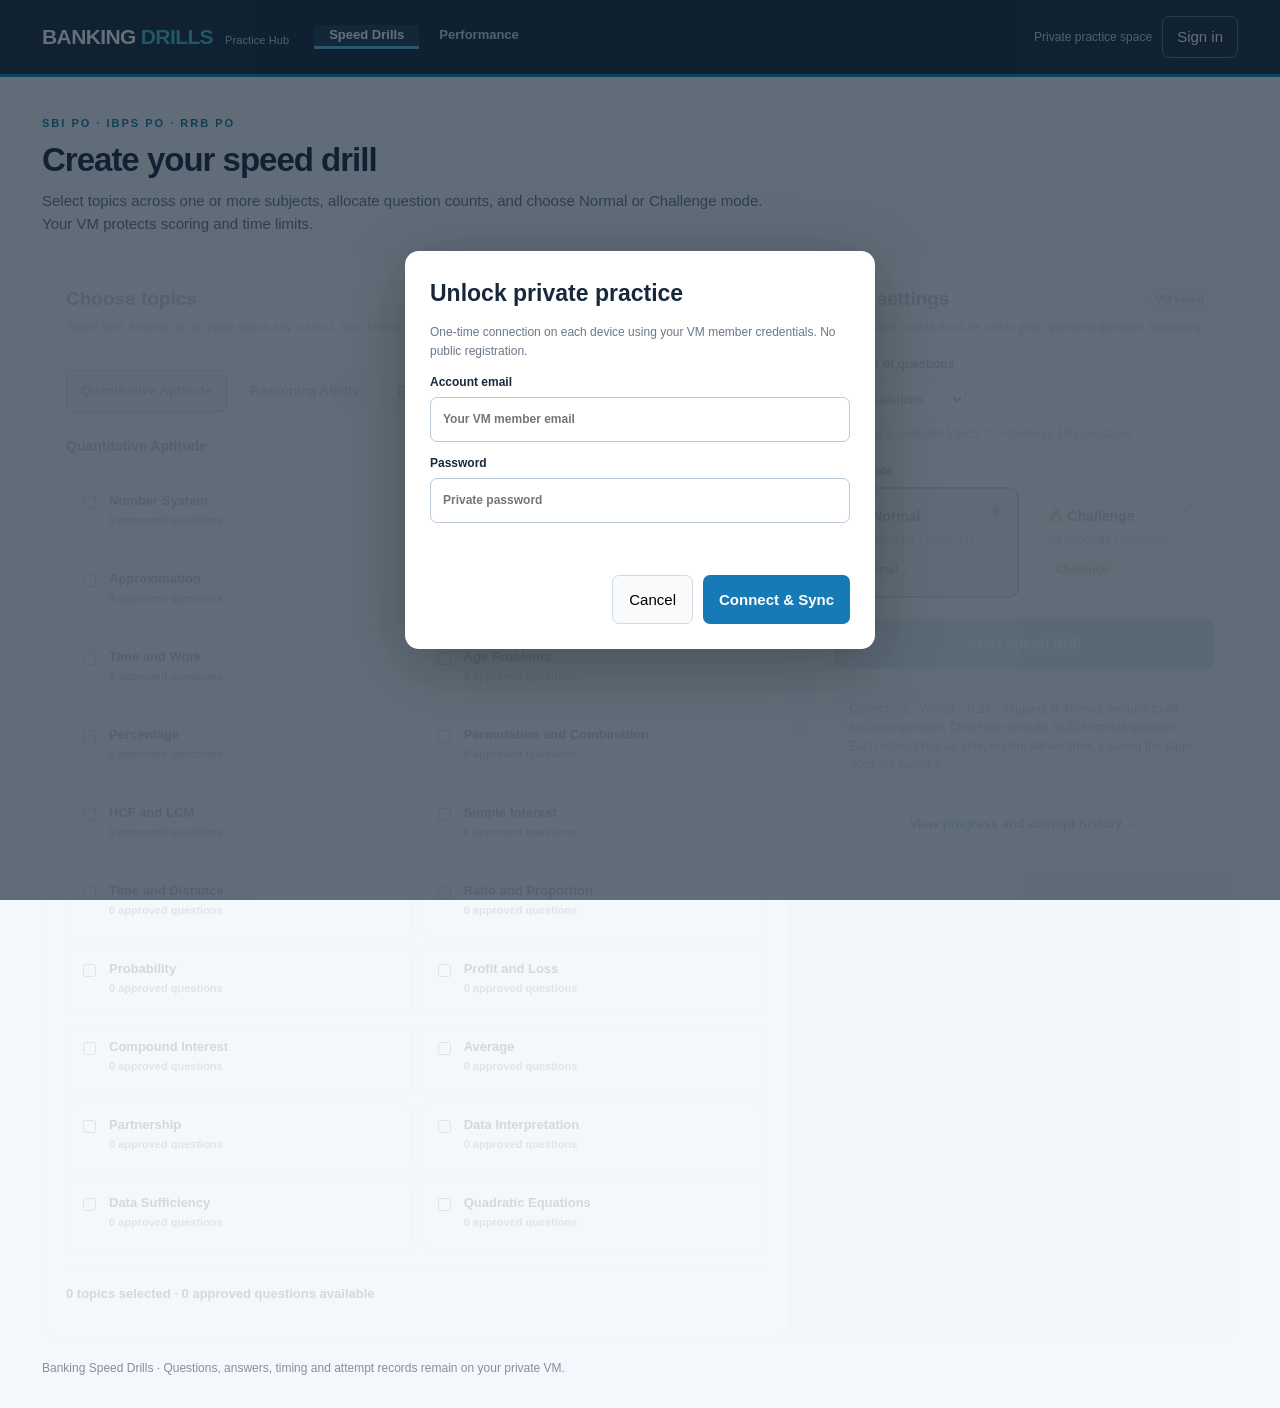
==== drill.html @ f14d7764 "Adding the mobile UI update" ====
<!DOCTYPE html>
<html lang="en" data-bmt-build-version="20261018_125625">
<head>
    <meta charset="utf-8">
    <meta name="viewport" content="width=device-width, initial-scale=1.0">
    <title>Banking Mock Test</title>
    <link rel="stylesheet" href="css/jplayer.blue.monday.css?v=20261018_125625">
    <link rel="stylesheet" href="css/mock_style.css?v=20261018_125625">
    <link rel="stylesheet" href="css/keyboard-oxford.css?v=20261018_125625">
    <link rel="stylesheet" href="css/jquery.accent-keyboard.css?v=20261018_125625">
    <link rel="stylesheet" href="css/RightToLeft.css?v=20261018_125625">
    <link rel="stylesheet" href="css/jquery.freetrans.css?v=20261018_125625">
    <link rel="stylesheet" href="css/jquery-ui-1.10.4.custom.min.css?v=20261018_125625">
    <link rel="stylesheet" href="css/jquery.ui.rotatable.css?v=20261018_125625">
    <link rel="stylesheet" href="css/calc.css?v=20261018_125625">
    <link rel="stylesheet" href="css/screen.css?v=20261018_125625">
    <link rel="stylesheet" href="css/scratchpad.css?v=20261018_125625">
    <link rel="stylesheet" href="css/nanoscroller.css?v=20261018_125625">
    <link rel="stylesheet" href="css/style.css?v=20261018_125625" media="all">
    <link rel="stylesheet" href="css/quizStyle.css?v=20261018_125625" media="all">
    <link rel="stylesheet" href="css/thickbox.css?v=20261018_125625">
    <link rel="stylesheet" href="css/jquery.alerts.css?v=20261018_125625">
    <link rel="stylesheet" href="css/aecInstructions.css?v=20261018_125625">
    <link rel="stylesheet" href="css/codemirror.css?v=20261018_125625">
    <link rel="stylesheet" href="css/keyboard_style.css?v=20261018_125625">
    <link rel="stylesheet" href="css/jquery.jqzoom.css?v=20261018_125625">
    <link rel="stylesheet" href="css/jcarousel.connected-carousels.css?v=20261018_125625">
    <link rel="stylesheet" href="css/popupwindow.css?v=20261018_125625">
    <link rel="stylesheet" href="css/font-awesome.min.css?v=20261018_125625">
    <link rel="stylesheet" href="css/iBAInterviewerScreens.css?v=20261018_125625">
    <link rel="stylesheet" href="css/scribblePad.css?v=20261018_125625">
    <link rel="stylesheet" href="css/blackboard.css?v=20261018_125625">
    <link rel="stylesheet" href="css/cobalt.css?v=20261018_125625">
    <link rel="stylesheet" href="css/elegant.css?v=20261018_125625">
    <link rel="stylesheet" href="css/cmstyle.css?v=20261018_125625">
    <link rel="stylesheet" href="css/britishCouncil.css?v=20261018_125625">
    <link rel="stylesheet" href="css/canvas-style.css?v=20261018_125625">
    <link rel="stylesheet" href="css/video-js.css?v=20261018_125625">
    <link rel="stylesheet" href="css/livefeed.css?v=20261018_125625">
    <link rel="stylesheet" href="css/editor.css?v=20261018_125625">
    <link rel="stylesheet" href="css/extras.css?v=20261018_125625">
    <link rel="stylesheet" href="css/mobile-responsive.css?v=7">
</head>
<body onselectstart="return false;" class="exam-page">

    <!-- Fullscreen return warning banner -->
    <div id="fullscreen-warning-banner" class="fullscreen-warning-banner" role="alert" style="display:none;">
        <span>Warning: You have exited full-screen mode. Please return to full-screen mode to continue your exam.</span>
        <button id="btn-return-fullscreen" class="btn-return-fullscreen" type="button">Return to Full Screen</button>
    </div>

    <!-- Scroll disabled warning banner -->
    <div id="scroll-warning-banner" class="scroll-warning-banner" role="alert" aria-live="assertive" style="display:none;">
        Scrolling is disabled to provide a real examination environment.
    </div>

    <!-- Scale reduced to fit toast (bottom-left above bottom bar, dismissible on click) -->
    <div id="bmt-scale-reduced-toast" role="alert" aria-live="polite" style="display:none; position:fixed; bottom:52px; left:16px; z-index:99999; background:#fff3cd; color:#856404; border:1px solid #ffeeba; border-radius:4px; padding:6px 12px; font-size:12px; font-weight:600; font-family:Arial, sans-serif; box-shadow:0 2px 8px rgba(0,0,0,0.15); cursor:pointer; align-items:center; gap:8px;" title="Click to dismiss">
        <span>Reduced to fit screen</span> <span style="font-size:14px; line-height:1; opacity:0.7;">&times;</span>
    </div>

    <!-- ── SCREEN 1: GENERAL INSTRUCTIONS (Cloned TCS iON) ── -->
    <div id="screen-instructions" class="screen-instructions-container" style="display:none; width:100%; height:100%;">
        <div id="container" class="inst-container" tabindex="-1" style="outline:none;">
            <section class="commanHeaderPatch" style="display:none;">
                <div class="subjectdetailsArea">
                    <div class="subjectdetailsAreaInside">
                        <h1 class="subjectDetailHead mockName instMockName">UPUMS 2021 Mock PAPER I - PCB</h1>
                        <div class="profileDetailsCricle">
                            <div class="userProfileDataMain">
                                <button aria-label="user profile" class="userProfileBtn userProfileBtnAction"></button>
                                <div class="userProfileDataDiv" style="display: none;">
                                    <label class="userName candOrigName"></label>
                                    <label class="userId">ANV12345</label>
                                </div>
                            </div>
                        </div>
                    </div>
                </div>
            </section>

            <div role="banner" id="header" class="inst-header" style="display:flex; align-items: center;">
                <div id="bannerImg" style="display:none"></div>
                <div id="bannerText" style="font-weight:bold; margin:0 auto;"><font size="4" color="#ffffff"><span class="instMockName">UPUMS 2021 Mock PAPER I - PCB</span></font></div>
            </div>

            <div class="inst-body-wrapper" style="width: 100%; height: calc(var(--bmt-viewport-height, 100vh) - 50px - 22px); display: flex;">
                <div role="main" id="mainleft" class="inst-mainleft" style="float: left; border-right: 1px solid rgb(0, 0, 0); width: 79%; height: 100%; display: flex; flex-direction: column;">
                    <div id="mobileTimer" style="float: right;padding: 10px; display: none;">Time :</div>
                    <div tabindex="-1" class="titlepath sysInstruLabel" id="instruction" style="padding-left: 10px; text-align: left; outline: none;" role="heading" aria-level="1">Instructions</div> 
                    <div id="shortCutInstru" aria-live="polite" aria-atomic="true" class="visually-hidden" style="overflow: hidden;position: absolute;left: -99999px;height: 1px;width: 1px;">Keyboard shortcuts are available to help you navigate the assessment efficiently. You can access the list of shortcuts at any time by pressing Alt + slash.</div>

                    <div aria-hidden="false" id="commonPageInstruction" class="inst-common-content" style="flex: 1; overflow: hidden; height: auto;">
                    <div id="firstPage" style="overflow: hidden; padding-left: 13px">
			<span style="float: right; display: none; padding: 2px;"><span class="viewIn">View in :</span>&nbsp;<select aria-labelledby="viewIn_id" id="basInst" onchange="parent.changeSysInst(this,'sysInstText','cusInstText')"><option value="sysInstText1" translate="no">English</option></select></span>
		<div class="sysInstText1" id="instructions-body" tabindex="0" style="height: 93%; width: 97%; overflow: auto; padding-left: 10px;"><div> <h5><font size="4">&nbsp; </font></h5><center><font size="4">Please read the instructions carefully </font></center> </div> <p><strong><u>General Instructions:</u></strong></p> <ol style="TEXT-ALIGN: left; LIST-STYLE-TYPE: decimal; PADDING-LEFT: 4%; PADDING-TOP: 3px"> <li>Total duration of examination is <span class="completeDuration">120</span> minutes.</li> <li>The clock will be set at the server. The countdown timer in the top right corner of screen will display the remaining time available for you to complete the examination. When the timer reaches zero, the examination will end by itself. You will not be required to end or submit your examination.</li> <li>The Question Palette displayed on the right side of screen will show the status of each question using one of the following symbols: <table class="instruction_area" style="FONT-SIZE: 100%"> <tbody> <tr> <td><span class="not_visited" title="Not Visited">1</span></td> <td>You have not visited the question yet.</td> </tr> <tr> <td><span class="not_answered" title="Not Answered">2</span></td> <td>You have not answered the question.</td> </tr> <tr> <td><span class="answered" title="Answered">3</span></td> <td>You have answered the question.</td> </tr> <tr> <td><span class="review" title="Marked for Review">4</span></td> <td>You have NOT answered the question, but have marked the question for review.</td> </tr> <tr> <td><span class="review_marked_considered" title="Answered &amp; Marked for Review">5</span></td> <td>The question(s) "Answered and Marked for Review" will be considered for evaluation.</td> </tr> <tr> <td><span class="review_marked" title="Answered &amp; Marked for Review">6</span></td> <td>The question(s) "Marked for Review" will be not be considered for evaluation. Hence, no marks will be allocated for the same.</td> </tr> </tbody> </table> </li> <li style="LIST-STYLE-TYPE: none">The Marked for Review status for a question simply indicates that you would like to look at that question again.</li> </ol> <ol start="4" style="TEXT-ALIGN: left; LIST-STYLE-TYPE: decimal; PADDING-LEFT: 4%; PADDING-TOP: 3px"> <li>You can click on the "&gt;" arrow which appears to the left of question palette to collapse the question palette thereby maximizing the question window. To view the question palette again, you can click on "&lt; " which appears on the right side of question window.</li> <li>You can click on your "Profile" image on top right corner of your screen to change the language during the exam for entire question paper. On clicking of Profile image you will get a drop-down to change the question content to the desired language.</li><li>You can click on <img class="scrollBottom" id="scrollBottom" title="Scroll Down" src="images/Down.png"> to navigate to the bottom and <img class="scrollTop" id="scrollTop" title="Scroll Up" src="images/Up.png">to navigate to the top of the question area, without scrolling.</li> </ol> <br> <strong><u>Navigating to a Question:</u></strong> <ol start="7" style="TEXT-ALIGN: left; LIST-STYLE-TYPE: decimal; PADDING-LEFT: 4%; PADDING-TOP: 3px "> <li>To answer a question, do the following: <ol style="TEXT-ALIGN: left; PADDING-LEFT: 4%; PADDING-TOP: 3px " type="a"> <li>Click on the question number in the Question Palette at the right of your screen to go to that numbered question directly. Note that using this option does NOT save your answer to the current question.</li> <li>Click on <b>Save &amp; Next</b> to save your answer for the current question and then go to the next question.</li> <li>Click on <b>Mark for Review &amp; Next</b> to save your answer for the current question, mark it for review, and then go to the next question.</li> </ol> </li> </ol> <p> <b><u>Answering a Question : </u></b></p> <ol start="8" style="TEXT-ALIGN: left; LIST-STYLE-TYPE: decimal; PADDING-LEFT: 4%; PADDING-TOP: 3px "> <li>Procedure for answering a multiple choice type question: <ol style="TEXT-ALIGN: left; PADDING-LEFT: 4%; PADDING-TOP: 3px " type="a"> <li>To select your answer, click on the button of one of the options</li> <li>To deselect your chosen answer, click on the button of the chosen option again or click on the <b>Clear Response</b> button</li> <li>To change your chosen answer, click on the button of another option</li> <li>To save your answer, you MUST click on the<b> Save &amp; Next</b> button</li> <li>To mark the question for review, click on the<b> Mark for Review &amp; Next</b> button.</li> </ol> <ol start="9" style="PADDING-LEFT: 1px; "> <li>To change your answer to a question that has already been answered, first select that question for answering and then follow the procedure for answering that type of question.</li> </ol> </li> </ol> <p> <b><u>Navigating through sections:</u></b></p> <ol start="10" style="TEXT-ALIGN: left; LIST-STYLE-TYPE: decimal; PADDING-LEFT: 4%; PADDING-TOP: 3px "> <li>Sections in this question paper are displayed on the top bar of the screen. Questions in a section can be viewed by clicking on the section name. The section you are currently viewing is highlighted.</li> <li>After clicking the Save &amp; Next button on the last question for a section, you will automatically be taken to the first question of the next section.</li> <li>You can shuffle between sections and questions anytime during the examination as per your convenience only during the time stipulated.</li> <li>Candidate can view the corresponding section summary as part of the legend that appears in every section above the question palette.</li> </ol> <p class="imageZoom" style="display: none;"><br> <b><u>Instruction for images:</u></b></p> <ol class="imageZoom" start="14" style="text-align: left; list-style-type: decimal; padding-left: 4%; padding-top: 3px; display: none;"> <li>To zoom the image provided in the question roll over it.</li> </ol></div></div>
                    </div>

                    <div aria-hidden="false" role="region" aria-label="Ready to begin" class="readyBeginFooter">
                        <div id="instPagination" class="btnsection" align="center" style="padding:10px 20px;">
                            <button id="instPaginationa" class="btn btn-primary" style="margin-top: 10px; line-height: 38px; float: right;"><span><strong><span id="nextTxt">Next</span></strong><img id="imgdetails" src="images/Forward-25.png" width="25" height="18"></span></button>
                        </div>
                    </div>
                </div>

                <div aria-hidden="false" role="region" aria-label="user profile" id="mainright" class="inst-mainright" style="border-left: 1px solid rgb(0, 0, 0); width: 21%; height: 100%; position: relative; background:#fff;">
                    <div class="instruTimeCountDiv">
                        <div class="instruTimeCounter">&nbsp;</div>
                    </div>
                    <div style="position:relative;padding:20px">
                        <center><img alt="candidate Image" class="candidateImg mockCandidateImg" style="height:100px;width:100px" src="images/NewCandidateImage.jpg"> </center>
                    </div>
                    <div id="name" class="candOriginalName decl-cand-name" style="font-size: 16px; color: rgb(79, 104, 135); font-weight: bold; text-align: center;white-space: nowrap;overflow: hidden;text-overflow: ellipsis;"></div>
                    <div class="bluebg"></div>
                </div>
            </div>

            <footer id="footer" class="inst-footer" style="height: 22px; width: 100%; background: #4D8CCA; line-height: 22px;">
                <div class="footerContainer">
                    <div class="footerText" style="text-align: center; color: #fff; font-size: 11px;">
                        <span class="versionText">Version : 17.07.00</span>
                    </div>
                </div>
            </footer>
        </div>
    </div>

    <!-- ── SCREEN 2: DECLARATION (Cloned TCS iON) ── -->
    <div id="screen-declaration" class="screen-declaration-container" style="display:none; width:100%; height:100%;">
        <div id="container" class="inst-container" tabindex="-1" style="outline:none;">
            <section class="commanHeaderPatch" style="display:none;">
                <div class="subjectdetailsArea">
                    <div class="subjectdetailsAreaInside">
                        <h1 class="subjectDetailHead mockName instMockName">UPUMS 2021 Mock PAPER I - PCB</h1>
                        <div class="profileDetailsCricle ">
                            <div class="userProfileDataMain">
                                <button aria-label="user profile" class="userProfileBtn userProfileBtnAction"></button>
                                <div class="userProfileDataDiv" style="display: none;">
                                    <label class="userName candOrigName"></label>
                                    <label class="userId">ANV12345</label>
                                </div>
                            </div>
                        </div>
                    </div>
                </div>
            </section>

            <div role="banner" id="header" class="inst-header" style="display:flex; align-items: center;">
                <div id="bannerImg" style="display:none"></div>
                <div id="bannerText" style="font-weight:bold; margin:0 auto;"><font size="4" color="#ffffff"><span class="instMockName">UPUMS 2021 Mock PAPER I - PCB</span></font></div>
            </div>

            <div class="inst-body-wrapper" style="width: 100%; height: calc(var(--bmt-viewport-height, 100vh) - 50px - 22px); display: flex;">
                <div role="main" id="mainleft" class="inst-mainleft" style="float: left; border-right: 1px solid rgb(0, 0, 0); width: 79%; height: 100%; display: flex; flex-direction: column;">
                    <div id="mobileTimer" style="float: right;padding: 10px; display: none;">Time :</div>
                    <div tabindex="-1" class="titlepath otherInstruLabel" id="instruction" style="padding-left: 10px; text-align: left; outline: none;" role="heading" aria-level="1">Other Important Instructions</div> 
                    <div id="shortCutInstru" aria-live="polite" aria-atomic="true" class="visually-hidden" style="overflow: hidden;position: absolute;left: -99999px;height: 1px;width: 1px;">Keyboard shortcuts are available to help you navigate the assessment efficiently. You can access the list of shortcuts at any time by pressing Alt + slash.</div>

                    <div aria-hidden="false" id="commonPageInstruction" class="inst-common-content" style="flex: 1; overflow: hidden; height: auto;">
                        <div id="secondPagep1" style="overflow: hidden; padding-left: 8px; height: 100%;">
                            <div class="cusInstText1" id="declaration-body" tabindex="0" style="height: 100%; width: 97%; overflow: auto; padding-left: 10px; padding-top: 10px;">
                                <!-- Dynamic test guidelines / sectional details injected here by exam.js -->
                            </div>
                        </div>
                    </div>

                    <div aria-hidden="false" role="region" aria-label="Ready to begin" class="readyBeginFooter">
                        <div id="secondPagep2" style="padding-left:15px;overflow:auto;max-height:120px">
                            <div id="defaultDisclaimerDiv" style="direction: ltr;">
                                <label class="" id="highlightDisclaimer" style="line-height:16px;margin-bottom: 0;padding-left: 0; cursor:pointer;">
                                    <span class="tb" style="vertical-align: top; float: left;"><input type="checkbox" id="decl-checkbox" tabindex="0" style="margin-top:1px;float:left" aria-labelledby="agreementMessageDef">   </span>
                                    <span style="width: 98%; display: block; margin-left: 1.5em;" id="agreementMessageDef"><span style="" class="cusInstText1">I have read and understood the instructions. All computer hardware allotted to me are in proper working condition. I declare  that I am not in possession of / not wearing / not  carrying any prohibited gadget like mobile phone, bluetooth  devices  etc. /any prohibited material with me into the Examination Hall.I agree that in case of not adhering to the instructions, I shall be liable to be debarred from this Test and/or to disciplinary action, which may include ban from future Tests / Examinations</span></span>
                                </label>
                            </div>
                        </div>
                        <div class="btnsection" align="center" style="padding:10px 20px;">
                            <button aria-label="Previous" class="btn btn-primary" id="PreviousInst" style="line-height: 38px; float: left;"><strong><img id="imgdetails1" src="images/Backward-25.png" width="25" height="18"><span id="previousbtn"> Previous</span></strong></button>
                            <span id="readylinkButton"><button id="readylink" aria-disabled="true" disabled="disabled" class="btn btn-primary btn-primary-blue" style="font-size:14.4px; line-height: 38px;">I am ready to begin</button></span>
                        </div>
                    </div>
                </div>

                <div aria-hidden="false" role="region" aria-label="user profile" id="mainright" class="inst-mainright" style="border-left: 1px solid rgb(0, 0, 0); width: 21%; height: 100%; position: relative; background:#fff;">
                    <div class="instruTimeCountDiv">
                        <div class="instruTimeCounter">&nbsp;</div>
                    </div>
                    <div style="position:relative;padding:20px">
                        <center><img alt="candidate Image" class="candidateImg mockCandidateImg" style="height:100px;width:100px" src="images/NewCandidateImage.jpg"> </center>
                    </div>
                    <div id="name" class="candOriginalName decl-cand-name" style="font-size: 16px; color: rgb(79, 104, 135); font-weight: bold; text-align: center;white-space: nowrap;overflow: hidden;text-overflow: ellipsis;"></div>
                    <div class="bluebg"></div>
                </div>
            </div>

            <footer id="footer" class="inst-footer" style="height: 22px; width: 100%; background: #4D8CCA; line-height: 22px;">
                <div class="footerContainer">
                    <div class="footerText" style="text-align: center; color: #fff; font-size: 11px;">
                        <span class="versionText">Version : 17.07.00</span>
                    </div>
                </div>
            </footer>
        </div>
    </div>

    <!-- ── SCREEN 3: EXAM SCREEN (CLONED TCS iON) ── -->
    <div id="screen-exam" style="display:none; width:100%; height:100%;">
        <div id="wrapper">
<div id="minwidth">
			<!-- Hamburger Contents -->
			<div style="display: none; direction: ltr;" aria-labelledby="menu_title_id" id="canvasmenuid" role="dialog" aria-modal="true" class="canvasmenu">
				<div class="hamburgerBar canvas">
					<button aria-label="close profile menu" id="hamcloseid" class="hamicon hamclose"></button>
				</div>
				<div class="menu_title">
					<span id="menu_title_id" class="selection yourSelection">Your Selection</span>

					<ul class="user_select">
						<!--li>
                                <div class="menubx grupbx">
                                	<i class="gb"></i>
                                	<span>GROUP</span>
                                </div>
                                </li -->

						<li style="text-align: left;">
							<div role="button" tabindex="0" id="menuboxprofile" class="menubx userbx selected">
								<i class="gb"></i> <span class="profile">Profile</span>
							</div>
						</li>
						<li style="text-align: left;">
							<div role="button" tabindex="0" id="menuboxmore" class="menubx morebx">
								<i class="mp"></i> <span class="more">MORE</span>
							</div>
						</li>
					</ul>

				</div>

				<div class="menu_descp">

					<div class="sections section1" style="display: block">

						<div class="pic_box" style="direction: ltr;">
							<div class="pics pic1">
								<img class="candidateImg mockCandidateImg" width="94" height="101" src="images/NewCandidateImage.jpg">
								<img class="verifiedImg" width="94" height="101" src="images/dot.gif" style="display: none;">
							</div>
							<div class="clear"></div>
						</div>

						<div class="user_dtls">
							<div class="details mockLoginIdSpan" style="">
								<span class="loginName">Roll No</span> <span class="mockCandId">1227638723078</span>
							</div>

							<div class="details assessmentCandidateIdSpan" style="display: none">
								<span class="CandidateIdText">Candidate ID</span> <span class="candId">11111</span>
							</div>

							<div class="details hideCandNameFOrOffline" style="display: none;">
								<span class="candName">Name</span> <span class="candOrigName"></span>
							</div>


							<!-- <div class="details DOBSpan" style="display: none">
								<span class="dobText"></span> <span class="dob"></span>
							</div> -->

							<div class="details LoginIdSpan" style="display: none">
								<span class="loginIdText">Login ID</span> <span class="loginId"></span>
							</div>

							<div class="details EmailIdSpan" style="display: none">
								<span class="emailIdText">Email ID</span> <span class="emailId"></span>
							</div>
							
							<div class="details roomCaptureURL" style="display: none">
								<span class="roomCaptureURLText">Room Capture URL</span> <span class="roomCaptureURLValue"></span>
							</div>
							
							<!-- <div class="details ContactNumSpan" style="display: none">
								<span class="contactNoText"></span> <span class="contactNo"></span>
							</div> -->


						</div>


					</div>

					<div class="sections section2">

						<button style="width: 100%;" aria-haspopup="dialog" aria-expanded="false" aria-controls="mpopid" class="moresections ques viewquestion_div auditlogButton QuestionPaper" id="viewQPButtonMbl" role="button" tabindex="0">Question Paper</button>

						<button style="width: 100%;" aria-haspopup="dialog" aria-expanded="false" aria-controls="mpopid" class="moresections instr auditlogButton viewInstruction" id="VIMbl" role="button" tabindex="0">View Instructions</button>

						<button style="width: 100%;" aria-haspopup="dialog" aria-expanded="false" aria-controls="mpopid" class="moresections info usefulDataDiv auditlogButton" id="usefulDataMbl" role="button" tabindex="0">
							<span> Useful Data </span>
						</button>
						
						<button style="width: 100%; display: none;" aria-haspopup="dialog" aria-expanded="false" aria-controls="mpopid" class="moresections auditlogButton" id="viewGrpInstruDiv" role="button" tabindex="0">
							<span> Group Instructions </span>
						</button>
                        <button style="width: 100%; display: none;" aria-haspopup="dialog" aria-expanded="false" aria-controls="mpopid" class="moresections auditlogButton" id="viewSecInstruDiv" role="button" tabindex="0">Section Instructions</button>
                      <button style="width: 100%; display: none;" aria-haspopup="dialog" aria-expanded="false" aria-controls="mpopid" class="moresections auditlogButton" id="viewQuesInstruDiv" role="button" tabindex="0">
							<span> Question Instructions </span>
						</button>
						<div class="lang multilingualDropdown" style="display: none">
							<span id="mLangName">English</span> <i class=""></i>
						</div>


						<div class="langselect"><span value="English" class="mlanguageSelected">English</span></div>

					</div>
				</div>


			</div>
			<!-- Hamburger Contents -->
			<div class="headergrup">
				<div id="header" style="height: 0.666667px;">

					<div align="left" id="bannerImage" style="float: left">
						<div id="bannerImg" style="float: left"></div>
						<div id="bannerText" align="center" style="margin-top: 10px; font-weight: bold;">
							<font size="4" color="#ffffff"></font>
						</div>
						<div class="queSteps" style="display: none;">
							<div value="0" max="100" class="module module0"><span></span></div>
						</div>
						<div class="clientLogo" style="display: none"><img class="clientLogoPath" src="images/YL.png" alt="Client Logo"></div>
					</div>
					<div class="hamburgerBar">
						<i class="hamicon"></i>
					</div>

				</div>
				<section class="commanHeaderPatch">
	                <div class="subjectdetailsArea">
	                    <div class="subjectdetailsAreaInside">
	                      
	                        <h1 class="subjectDetailHead mockName">UPUMS 2021 Mock PAPER I - PCB</h1>
	                        <div class="profileDetailsCricle ">
	                         
	                            <div class="timerBoxPannel ontimerRealtedBlock">
	                                <div class="timerContainer" role="timer" tabindex="0" id="timer_div">
	                                    <em class="timeimg"></em>
	                                    <div class="hrs timeBlk hrsDiv">
	                                        <span class="timerUpdate">
	                                            <span id="m01_hrs" class="paperHrs">01</span>
	                                            <span>:</span>
	                                        </span>
	
	                                        <span class="sanssB" style="display:none">HRS</span>
	                                    </div>
	                                    <div class="hrs timeBlk minsDiv">
	                                        <span class="timerUpdate">
	                                            <span id="min_val" class="paperMins">51</span>
	                                            <span>:</span>
	                                        </span>
	                                        <span class="timerStatic" style="display:none">MIN</span>
	                                    </div>
	                                    <div class="hrs timeBlk secsDiv">
	                                        <span class="timerUpdate">
	                                            <span id="sec01_val" class="paperSecs">54</span>
	                                        </span>
	                                        <span class="timerStatic" style="display:none">SEC</span>
	                                    </div>
	                                </div>
	                            </div>
	                            <div classe="userName1">
								<div class="userName1"></div>
								<div class="candId1"></div>
								</div>
	                            <div class="userProfileDataMain">
	                                <button aria-label="user profile" class="userProfileBtn userProfileBtnAction">
	                                   
	                                </button>
	                                <div class="userProfileDataDiv" style="display: none;">
	                                    <label class="userName">Vishal Singh</label>
	                                    <label class="userId">ANV12345</label>
	                                </div>
	                            </div>
	                        </div>

	                    </div>
	                </div>
           		</section>
				<div role="banner" aria-label="Assessment Header" id="sub-header">
					<div class="exam_name">
						<span style="outline:none" tabindex="-1" id="exam_name_h1" role="heading" aria-level="1" class="test-header">UPUMS 2021 Mock PAPER I - PCB</span>
					</div>
					<div id="analyse-top-bar" class="analyse-top-bar" style="display: none; align-items: center; gap: 12px; float: right; margin-top: 6px; margin-right: 260px; position: relative; z-index: 1000;">
						<label id="reattempt-toggle-label" style="display: flex; align-items: center; gap: 6px; cursor: pointer; font-weight: 600; font-size: 13px; color: #147eb3;">
							<input type="checkbox" id="reattempt-switch" style="cursor: pointer; width: 16px; height: 16px;">
							<span>Re-attempt</span>
						</label>
						<div id="reattempt-scope-container" style="display: none; align-items: center; gap: 4px;">
							<span style="font-size: 12px; color: #555;">Scope:</span>
							<select id="reattempt-scope-select" style="padding: 2px 6px; font-size: 12px; border: 1px solid #147eb3; border-radius: 3px;">
								<option value="all">All questions</option>
								<option value="wrong-unattempted">Only wrong + unattempted</option>
							</select>
						</div>
						<button type="button" id="btn-reattempt-reset" class="btn btn-default" style="display: none; padding: 3px 8px; font-size: 12px; border: 1px solid #ccc; border-radius: 3px; cursor: pointer;">Reset</button>
						<button type="button" id="btn-reattempt-finish" class="btn btn-primary-save" style="display: none; padding: 3px 10px; font-size: 12px; background: #147eb3; color: #fff; border: 1px solid #147eb3; border-radius: 3px; cursor: pointer; font-weight: 600;">Finish Re-attempt</button>
						<a href="result.html" id="btn-back-to-results" class="btn btn-primary-blue" style="padding: 3px 10px; font-size: 12px; text-decoration: none; border-radius: 3px; color: #fff; display: inline-block;">Back to Results</a>
					</div>
					<div aria-hidden="true" class="skipLink_div">
					<a href="https://g26.tcsion.com//OnlineAssessment/quiz.html?31636@@M211@@0@@0@@0@@0#currentQues" class="skip-link-banner">Skip to Current Question area</a>
					<!-- <a href="#numberpanelQues" class="skip-link" style="top: -9999px;">Skip to Question Number Panel</a> --></div>
					<div aria-hidden="false" role="toolbar" aria-label="instruction controls" class="helpinstruction_div">
					<div class="accessibilityContent" style="display: none;" title="">
                <button type="button" class="accessabilityActions" aria-haspopup="true" aria-expanded="false" data-bs-toggle="tooltip" data-bs-placement="bottom" aria-label="click to view global accessibility adjustments" data-bs-original-title="Accessibility Adjustments"><span class="accessibility-icon"></span> Accessibility </button>
                <div class="accessibilityContDiv">
                    <h2 class="font21" role="heading" tabindex="0" aria-level="1">Accessibility Adjustments</h2>
                    <div class="accessibilityDarkColorPalette">
                        <div class="darkColorPaletteLft highContrastToggle">
                            <span class="accessHeading1">Switch to</span>
                            <span class="accessHeading2 changeThemeMode">Dark Mode</span>

                            <div class="switchToDivBlk lightModeOn">
                                <button type="button" class="lightIconSwitch selectedMode" tabindex="0" role="button" aria-label="click to view light theme mode"><em></em></button>
                                <button type="button" class="drakIconSwitch" tabindex="0" role="button" aria-label="click to view dark theme mode"><em></em></button>
                            </div>
                        </div>
						<div class="accessibilityFontResize">
							<div class="accessibilityFontSizeLft">
								<span class="accessHeading1">Select</span>
								<span class="accessHeading2">Font Size</span>
							</div>
							<div class="accessibilityFontSizeRft">
								<button type="button" data-value="fontsize_opt1" class="font14Px activiteClass defaultFontSize fontResizeEm  multi_font_icon " tabindex="0" role="button" aria-label="A - font size"><b>A</b></button>
								<button type="button" data-value="fontsize_opt2" class="font16Px  fontResizeEm multi_font_icon" aria-label="default font size" tabindex="0" role="button"><b>A</b></button>
								<button type="button" data-value="fontsize_opt3" class="font18Px fontResizeEm multi_font_icon" tabindex="0" role="button" aria-label="A + + font size"><b>A</b></button>
							</div>
						</div>
                    </div>
                    <div class="accessibilityCursorTrailResize">
                        <div class="cursorTrailResizeLft cursorTrailDisable">
                            <span class="accessHeading1 changeNameDisable" role="none">Enable</span>
                            <span class="accessHeading2" role="none">Cursor Trail</span>
                            <div class="trailBlockElement" tabindex="0" role="button" aria-label="click to change cursor trail">
                                <em></em>
                            </div>
                        </div>
                        <div class="cursorTrailResizeRft">
                            <span class="accessHeading1">Choose</span>
                            <span class="accessHeading2">Cursor Size</span>
                            <div class="cursorTrailDiv">
                                <button type="button" class="mouseResizeEm activiteClass" data-value="Cursor1" tabindex="0" role="button" aria-label="click to resize cursor mode"><em class="resizeCursor1"></em></button>
                                <button type="button" class="mouseResizeEm" data-value="Cursor2" tabindex="0" role="button" aria-label="click to resize cursor mode"><em class="resizeCursor2"></em></button>
                                <button type="button" class="mouseResizeEm" data-value="Cursor3" tabindex="0" role="button" aria-label="click to resize cursor mode"><em class="resizeCursor3"></em></button>
                            </div>
                        </div>
                    </div>
                    <div class="resetButtonWrap">
						<button class="resetButton" tabindex="0" role="button">Reset to Default</button>
					</div>
                </div>
            </div>
			<div class="magnifier_class" title="" style="display: none;">
			<button class="magnify_div" id="magnify"><span class="magnify_icon"></span><span>Screen Magnifier</span>
			</button>
			</div>
						<div class="viewQuesInstruDiv" title="" style="display: none;">
							<span class="instruction_icon"> </span>
							<button data-for-model-dialog="Question Instructions" aria-haspopup="dialog" aria-expanded="false" aria-controls="TB_window" class="test-instruct thickbox GrpInsQuizBtnDiv" id="viewQuesInstru" role="button" tabindex="0">
								<span id="GrpInsQuizBtn" class="auditlogButton preQuesInst">Question Instructions</span>
							</button>
						</div>
						<div class="viewSecInstruDiv" title="" style="display: none;">
							<span class="instruction_icon"> </span>
							<button data-for-model-dialog="Section Instructions" aria-haspopup="dialog" aria-expanded="false" aria-controls="TB_window" class="test-instruct thickbox SecInsQuizBtnDiv" id="viewSecInstru" role="button" tabindex="0">
								<span id="SecInsQuizBtn" class="auditlogButton preSecInst secInstruc">Section Instructions</span>
							</button>
						</div>
						<div class="viewShortCutsDiv" title="" style="display: none;">
							<span class="shortCut_icon"> </span>
							<button data-for-model-dialog="ShortCut Tool" aria-haspopup="dialog" aria-expanded="false" aria-controls="TB_window" class="test-instruct thickbox viewShortCutsc" id="viewShortCuts" role="button" tabindex="0">
								<span id="viewShortCutspan" class="auditlogButton shortcut">ShortCuts Menu</span>
							</button>
						</div>
						<div class="viewGrpInstruDiv" title="" style="display: none;">
							<span class="instruction_icon"> </span>
							<button data-for-model-dialog="Group Instructions" aria-haspopup="dialog" aria-expanded="false" aria-controls="TB_window" class="test-instruct thickbox QuesInsQuizBtnDiv" id="viewGrpInstru" role="button" tabindex="0">
								<span id="QuesInsQuizBtn" class="auditlogButton preGrpInstru">Group Instructions</span>
							</button>
						</div>
						<div class="help_div usefulDataDiv" id="usefulDataDiv" style="display: none;">
							<span class="help_icon"></span>
							<button data-for-model-dialog="Useful Data" aria-haspopup="dialog" aria-expanded="false" aria-controls="TB_window" class="test-instruct usefulDataDiv" id="usefulDataDiv" role="button" tabindex="0">
								<span class="auditlogButton UF" id="usefulData">Useful Data</span>
							</button>
						</div> 
						<div class="refdocDiv" id="refdocDiv" style="display: none;">
							<span class="instruction_icon"> </span>
							<button data-for-model-dialog="Reference Documents" aria-haspopup="dialog" aria-expanded="false" aria-controls="TB_window" class="test-instruct refdocdownlDiv" id="refdocdownlDiv" role="button" tabindex="0">
								<span id="refdocdownl" class="auditlogButton">Reference Documents</span>
							</button>
						</div> 
                        <div class="instruction_div">
							<span class="instruction_icon"> </span>
							<button data-for-model-dialog="Instructions" aria-haspopup="dialog" aria-expanded="false" aria-controls="TB_window" class="test-instruct thickbox VIDiv" id="VI" role="button" tabindex="0">Instructions</button>
					   </div>
						<div class="viewquestion_div" id="viewQPTD">
							<span class="questionpaper_icon"></span>
							<button data-for-model-dialog="Question Paper" aria-haspopup="dialog" aria-expanded="false" aria-controls="TB_window" class="test-instruct thickbox viewQPButtonDiv" id="viewQPButton" role="button" tabindex="0">Question Paper</button>
						</div>
					</div>
			<!-- <div class="ChatWithUs_div" id="ChatWithUs_div" style="display:none;">
							<span class="chat_icon"></span><a class=""
								onclick="openChatPage();"><span id="chat">Chat</span></a>	
			</div> -->
			 <div class="chat-popup" id="chat-popup" style="display: none;">
  					<div class="chatpop">
    				<h1>Chat</h1>

    				<label for="msg"><b>Message</b></label>
   							 <textarea placeholder="Type message.." name="msg" id="ticket_msg" required=""></textarea>

   							<button type="button" class="btn">Send</button>
    						<button type="button" class="btn cancel">Close</button>
 					 </div>
			</div>
				<div aria-hidden="false" class="time-details_new">
						<div id="showTimee" style="float: right; display: none;"><b>Time Left : <span id="timeInMins">119:41</span></b></div>
						<div id="showTimeeForOptSec" style="float: right;display:none"> </div>
						</div>
				</div>

				<!-- Sub header Tab-->

				<div aria-hidden="false" class="subheader_tab">


					<div class="grupname1 grups" id="groupsResp"><div role="button" aria-haspopup="true" aria-expanded="false" tabindex="0" aria-controls="groupbox2id" class="grup_head"> PAPER I - PCB<div class="arw_drpdown"></div> <span class="crumb">/</span></div><i class="bx_arrow" style="display: none;"></i><div role="menu" aria-label="group selection" id="groupbox2id" class="grupbox2" style="display: none;"><div class="subbox"><div role="menuitem" class="subjectsResp subjects" id="gResp0" tabindex="-1" data-normgrpsec="true" style="pointer-events: auto;"><span>PAPER I - PCB</span></div></div></div></div>

					<div class="grupname2 grups" id="secResp"><div role="button" aria-haspopup="true" aria-expanded="false" tabindex="0" aria-controls="sectionbox2id" class="grup_head"><div class="astrk"> * </div>Physics <div class="arw_drpdown"></div></div><i class="bx_arrow" style="display: none;"></i><div role="menu" aria-label="section selection" id="sectionbox2id" class="grupbox2" style="display: none;"><div class="subbox"><div role="menuitem" tabindex="-1" class="subjects" id="sResp0" style="pointer-events: auto;">Physics</div><div role="menuitem" tabindex="-1" class="subjects" id="sResp1" style="pointer-events: auto;">Chemistry</div><div role="menuitem" tabindex="-1" class="subjects" id="sResp2" style="pointer-events: auto;">Biology</div></div></div></div>
					<div id="hamburgerBarBtnid" class="hamburgerBar">
						<button id="hamiconid" aria-label="open profile menu" aria-haspopup="dialog" aria-expanded="false" aria-controls="canvasmenuid" class="hamicon"></button>
					</div>
					<div class="clear"></div>
				</div>
				<!-- --tools for mobile and tab start -->
				
				<div class="grup_components" aria-hidden="false">
					<div class="" id="mKeybrdLayt"></div>
					<div class="panel_time time-details" id="timeResp"><div class="timelabel">Time Left : </div><div class="timebx" id="timeInMins">119:41</div></div>

					<div class="panel_icons_sm">
						<div class="piconsm_5 picons textarea-icon-container" title="Notepad" style="display: none;" aria-label="NotePad" objid="NotePad"></div>
						<div class="piconsm_6 picons scratchpad-icon-container" title="Scratchpad" style="display: none;" aria-label="Scratch Pad" objid="Scratch Pad"></div>
						<div class="piconsm_2 picons ruler-icon-container" title="Ruler" style="display: none;" aria-label="Ruler" objid="Ruler"></div>
						<div class="piconsm_3 picons protactor-icon-container" title="Protractor" style="display: none;" aria-label="Protractor" objid="Protractor"></div>
						<div class="piconsm_7 picons zoomin-icon-container" title="ZoomIn" style="display: none;" aria-label="Zoom In" objid="Zoom In"></div>
						<div class="piconsm_4 picons zoomout-icon-container" title="ZoomOut" style="display: none;" aria-label="Zoom Out" objid="Zoom Out"></div>
						<div class="piconsm_1 picons calculator-icon-container" title="calculator" style="display: none;" aria-label="Calculator" objid="Calculator"></div>
						<div class="piconsm_8 picons selectmark_tool tooltipstered" style="display: none;" aria-label="Text Highlighter" objid="Text Highlighter"></div>
						<div class="clear"></div>
					</div>

					<div class="picons_scroll" style="display: none;">
						<div class="icncont">
							<span class="calc_icon iconholder"></span> <i class="smicon"></i>
							<div class="clear"></div>
						</div>

						<div class="piconsscroll_box" style="display: none;">

							<div class="scroll_bars calculator-icon-container" style="display: none" role="button" tabindex="0" aria-label="Calculator" objid="Calculator">
								<div class="sel_icon"></div>
								<span class="calc_icon"></span>Calculator
							</div>
							<div class="scroll_bars ruler-icon-container" style="display: none" role="button" tabindex="0" aria-label="Ruler" objid="Ruler">
								<div class="sel_icon"></div>
								<span class="scale_icon"></span>Scale
							</div>
							<div class="scroll_bars protactor-icon-container" style="display: none" role="button" tabindex="0" aria-label="Protractor" objid="Protractor">
								<div class="sel_icon"></div>
								<span class="protector_icon"></span>Protractor
							</div>
							<div class="scroll_bars zoomin-icon-container" style="width: 160px; display: none" role="button" tabindex="0" aria-label="Zoom In" objid="Zoom In">
								<div class="sel_icon"></div>
								<span class="zoom_icon "></span>Zoom In
							</div>
							<div class="scroll_bars zoomout-icon-container" style="width: 160px; display: none" role="button" tabindex="0" aria-label="Zoom Out" objid="Zoom Out">
								<div class="sel_icon"></div>
								<span class="zoomOut_icon"></span>Zoom Out
							</div>
							<div class="scroll_bars textarea-icon-container" style="display: none" role="button" tabindex="0" aria-label="NotePad" objid="NotePad">
								<div class="sel_icon"></div>
								<span class="note_icon"></span>Note
							</div>
							<div class="scroll_bars scratchpad-icon-container" style="display: none" role="button" tabindex="0" aria-label="Scratch Pad" objid="Scratch Pad">
								<div class="sel_icon"></div>
								<span class="draw_icon "></span>Draw
							</div>
							 <div class="scroll_bars selectmark_tool tooltipstered" style="display: none" role="button" tabindex="0" aria-label="Text Highlighter" objid="Text Highlighter">
								<div class="sel_icon"></div>
								<span class="highlighter_icon "></span>Highlighter
							</div> 

						</div>

					</div>
					<div class="clear"></div>
				</div>
				
				
				<!-- --tools for mobile and tab ends -->
				
				
				
				<!-- Question Panel with Question Nos.-->
				<div class="q_tab question_area" style="right: -17px; left: 0px;">
					<div class="qarea_resp"></div>

					<div class="stngsection">
						<div class="setngico">
							<!-- <i class="seticon"></i>-->
							<button id="subject_instruction_icon1_id" aria-controls="setngbxid" aria-label="information panel toggle" aria-expanded="false" aria-haspopup="true" class="subject_instruction_icon1"></button>
							
						</div>
						<i class="setng_arrow" style="display: none;"></i>
						<div role="region" aria-label="exam information" id="setngbxid" class="setngbx" style="right: 4px; display: none;">
							<div class="mrks_info" id="resp_mrks_info"><span class="questionType langLabel" lang="en" style="pointer-events: auto;">Question Type: </span><span style="pointer-events: auto;"> <b>MCQ</b></span><span style="pointer-events: auto;"><span class="correctAnswer langLabel" lang="en" style="pointer-events: auto;">Marks for correct answer:</span><span style="pointer-events: auto;"> : <font style="color:green">1</font></span></span> <span style="pointer-events: auto;"><span class="negativeMarks langLabel" lang="en" style="pointer-events: auto;">Negative Marks: </span><span style="pointer-events: auto;"> : <font style="color:#A80000">0</font></span></span></div>

							<div class="filter_section">



								<div class="filter_descp clear">
									<div class="fltrs">
										<div class="answered sm_bxes answeredCount">0</div>
										<div class="type_title answeredLabel">Answered</div>
										<div class="clear"></div>
									</div>

									<div class="fltrs">
										<div class="nt_answered sm_bxes notAnsweredCount">1</div>
										<div class="type_title notAnsweredLabel">Not Answered</div>
										<div class="clear"></div>
									</div>

									<div class="fltrs mNotVisited">
										<div class="nt_visit sm_bxes notVisitedCount">32</div>
										<div class="type_title notVisitedLabel">Not Visited</div>
										<div class="clear"></div>
									</div>

									<div class="fltrs mMarkReview MarkForReviewDiv">
										<div class="mfr sm_bxes markedCount">0</div>
										<div class="type_title markedLabel">Marked for Review</div>
										<div class="clear"></div>
									</div>

									<div class="fltrs review_answer mReviewAnswered">
										<div class="mfr_ans sm_bxes markedAnsweredCount">0</div>
										<div class="type_title markedAndAnsweredLabel">Answered &amp; Marked for Review (will also be evaluated)</div>
										<div class="clear"></div>
									</div>

									<div class="fltrs review_mark mReviewMarked" style="display: none;">
										<div class="mfr_ans_eval sm_bxes markedReviewCount">0</div>
										<div class="type_title markedAndAnsweredLabel">Answered &amp; Marked for Review (will also be evaluated)</div>
										<div class="clear"></div>
									</div>


									<div class="clear"></div>

								</div>

								<div class="clear"></div>
							</div>

						</div>

						<div class="clear"></div>
					</div>

					<div class="clear"></div>
				</div>
			</div>
			<div class="clear"></div>


			<!-- header ends-->

			<!--Container starts-->
			<div id="candidateConsoleId" class="Container">
				<!--Center Container Starts-->
				<!---------------- group level page instruction IBA-Skinning ---------->
            <section class="groupInstrutionDataSection" style="display: none;">
                <h1 class="instructionsH1">Group Instructions</h1>
                <div class="groupInstructionsContextBlk groupInstrPopup" id="groupInstructionContextOverflow" style="max-height: 364px; min-height: 364px;">
                </div>
                </section>
                <section class="groupInstrutionDataSectionOk">
                </section>
                <!--end of group level instructions IBA-Skinning -->
                <div id="grpInstruDialogContainer" style="display: none;">
					<div tabindex="-1" role="dialog" aria-label="Instructions" id="instruTimeDiv" class="preGrpInstruL" style="display: none;">
						<div id="instructions_header_1" role="heading" aria-level="2" class="titlepath preGrpInst"><span>Group Instructions</span></div>
						<div id="mobPreGrpInstru" class="instruTimeCounter" style=""> </div>
						<div role="region" aria-label="instruction content" id="instruContentDiv" style="border-bottom: 1px solid rgb(195, 195, 193); overflow: auto; height: 524.667px;">
							<div id="instView">
								<span class="viewIn">View in :</span>  <select id="grpInst"></select>
							</div>
							<div id="InstruContent" class="preGrpinstruContent"></div>
						</div>
						<div id="instruPrcdBtnDiv" class="buttonDiv">
							<input id="proceedToGrp" type="button" class="btn btn-primary" value="Proceed">
						</div>
						<div aria-hidden="true" class="clear"></div>
					</div>
					<div role="region" aria-label="Candidate image" id="instruright" class="preGroupInstR" style="display: none; height: 564px;">
						<div role="timer" aria-label="instruction timer" class="instruTimeCountDiv">
							<div class="instruTimeCounter"> </div>
						</div>
						<div style="height: 107px; position: relative">
							<div style="text-align: center">
								<img alt="candidate image" class="candidateImg mockCandidateImg" src="images/NewCandidateImage.jpg" width="94" align="absmiddle" height="101">
								<div role="heading" aria-level="2" id="Username" class="candOriginalName" title=""></div>
							</div>
							<div class="clear"></div>
						</div>
					</div></div>
               <div id="quesInstruDialogContainer" style="display:none;"> 
               <div tabindex="-1" role="dialog" aria-label="Instructions" id="quesInstruTimeDiv" class="preGrpInstruL">
						<div role="heading" aria-level="2" class="titlepath quesInstruc" id="quesInstru">Question Instructions : Question No.1</div>
						<div id="mobPreGrpInstru" class="instruTimeCounter"> </div>
						<div role="region" aria-label="instruction content" id="quesInstruContentDiv" style="border-bottom: 1px solid rgb(195, 195, 193); overflow: auto; height: 524.667px;">
							<div id="quesInstView">
								<span class="viewIn">View in :</span>  <select id="quesInst"></select>
							</div>
							<div id="quesInstruContent" class="preGrpinstruContent"></div>
						</div>
						<div id="quesInstruPrcdBtnDiv" class="buttonDiv">
							<input id="proceedToGrpxx" type="button" class="btn btn-primary" value="Proceed to Next">
						</div>
						<div aria-hidden="true" class="clear"></div>
					</div>
					<div role="region" aria-label="Candidate image" id="instruright" class="preGroupInstR" style="display: none;">
						<div role="timer" aria-label="instruction timer" class="instruTimeCountDiv">
							<div class="instruTimeCounter"> </div>
						</div>
						<div style="height: 107px; position: relative">
							<div style="text-align: center">
								<img alt="candidate image" class="candidateImg mockCandidateImg" src="images/NewCandidateImage.jpg" width="94" align="absmiddle" height="101">
								<div role="heading" aria-level="2" id="Username" class="candOriginalName" title=""></div>
							</div>
							<div class="clear"></div>
						</div>
					</div></div>
				<div aria-hidden="false" id="questionContent">
				    <div class="tooltipDiv" style="right: 175.333px; z-index: 9999999; left: unset; top: 317.333px; display: none;">
			            <div class="tooltipText">Not Answered</div>
			        </div>
				 	<div class="groupSectionPlaceholder">
                        <h1 class="groupHead groupHeadExamLab"><div role="button" aria-haspopup="true" aria-expanded="false" tabindex="0" aria-controls="groupbox2id" class="grup_head"> PAPER I - PCB<div class="arw_drpdown"></div> <span class="crumb">/</span></div><i class="bx_arrow" style="display: none;"></i><div role="menu" aria-label="group selection" id="groupbox2id" class="grupbox2" style="display: none;"><div class="subbox"><div role="menuitem" class="subjectsResp subjects" id="gResp0" tabindex="-1" data-normgrpsec="true"><span>PAPER I - PCB</span></div></div></div></h1>
                        <div class="groupSwiperElement"><div class="swiper-button-prev-unique2 dummyGroupLevelArrows"><em></em></div><div class="swiper  swiper-containergroup5"><div class="swiper-wrapper"><div class="swiper-slide swiperSlideAuto swiper-slide-active"><button class="groupBtns sectionChangeExamLab selectedsubject" data-value="Group_0_Section_0" id="sectionId0"><span class="sectionNameTxt">Physics</span><em class="doneWithSection"></em></button></div><div class="swiper-slide swiperSlideAuto "><button class="groupBtns sectionChangeExamLab" data-value="Group_0_Section_1" id="sectionId1"><span class="sectionNameTxt">Chemistry</span><em class="doneWithSection"></em></button></div><div class="swiper-slide swiperSlideAuto "><button class="groupBtns sectionChangeExamLab" data-value="Group_0_Section_2" id="sectionId2"><span class="sectionNameTxt">Biology</span><em class="doneWithSection"></em></button></div><div class="swiper-button-next-unique2 dummyGroupLevelArrows actionLeftswiper"><em></em></div></div><div></div></div></div>
                    </div>
                    <div id="analyse-filter-bar" class="analyse-filter-bar" style="display: none;"></div>
                    
				<div class="greenBgConatiner" style="display:none">
                            <div class="volumeFlyOutMain">
                                <button class="volumeActionToAdjust"><em></em></button>
                                <div class="volumeFlyOut" style="display: none;">
                                    <div class="rangeSliderCustom">
                                        <input class="rangeSliderCustom_Range" type="range" value="100" min="0" max="100" aria-label="Volume" style="background: linear-gradient(90deg, rgb(35, 183, 230) 0%, rgb(215, 220, 223) 0.1%);">
                                        <span class="rangeSliderCustom_Value" style=" width: 0px; height: 0px; display: inline-block; font-size: 0px; margin-left: 0px;"></span>
                                        <span class="volIcon"><em></em></span>
                                    </div>
                                </div>
                            </div>
                            <div class="fontResizeContainer">
                                <button class="fontResizeToAdjust">A+</button>
                                <div class="fontResizeFlyOut" style="display: none;">
                                    <div class="fontResizeDefault">
                                        <h4 class="fontResizeValue">Default</h4>
                                        <div class="actionfontresize">
                                            <button class="" data-value="Small" data-index-number="0%"><em></em></button>
                                            <button class="" data-value="Default" data-index-number="25%"><em></em></button>
                                            <button class="" data-value="Medium" data-index-number="50%"><em></em></button>
                                            <button class="" data-value="Large" data-index-number="75%"><em></em></button>
                                            <div class="clear"></div>
                                            <em class="resizeProgress" style="width:25%;"></em>
                                            <em class="selectedResize" style="left: 25%;"></em>
                                        </div>
                                    </div>
                                </div>
                            </div>

                            <h1>UPUMS 2021 Mock PAPER I - PCB</h1>
                            <span class="barCodeValueTop">11111</span>
                        </div>
					<div class="profile-grouping-section">
						<div class="Lft_Section column" id="col1">
							<div class="nav-container">

								<div role="navigation" class="group-panel" aria-label="Question Groups">
									<div aria-hidden="true" aria-label="scroll left" role="button" aria-disabled="true" class="group-arrow-left-disabled" style="display: none;"></div>
									<div role="tablist" aria-label="group" id="groups"><div><div class="allSections currentSectionSelected" id="g0" data-normgrpsec="true" tabindex="0" role="tab" aria-controls="currentQues" aria-selected="true"><span class="groupName" style="vertical-align:middle" title="PAPER I - PCB">PAPER I - PCB</span><span><span aria-hidden="true" class="tooltip1"> <div aria-label="group info" role="button" aria-controls="subject_info_grp0" aria-haspopup="true" aria-expanded="true" class="subject_instruction_icon1 subject_instruction_icon_group"></div><div id="subject_info_grp0" class="subject_information_div1" style="margin-top:5px;"><div role="heading" aria-level="2" class="subject_name" style="text-align:left"><div><span><b>PAPER I - PCB</b></span></div></div><div role="list" class="notation_type_description diff_type_notation_area_inner" style="background: none 0px 0px repeat scroll rgb(229, 246, 252); text-align: left; padding-left: 8px;"><div role="listitem" class="notation_typeDiv" title="Answered"><span><span class="answered">0</span></span><span class="type_title grpAnswered langLabel" style="text-align:left">Answered</span></div><div role="listitem" class="notation_typeDiv" title="Not Answered"><span><span class="not_answered">1</span></span><span class="type_title grpNotAnswered langLabel" style="text-align:left">Not Answered</span></div><div role="listitem" class="notation_typeDiv" title="Not Visited"><span><span class="not_visited">99</span></span><span class="type_title grpNotAttempted langLabel" style="text-align:left">Not Visited</span></div><div role="listitem" class="notation_typeDiv" title="Marked for Review"><span><span class="review">0</span></span><span class="type_title grpMarkReview langLabel" style="text-align:left">Marked for Review</span></div><div role="listitem" class="notation_typeDiv" title="Answered &amp; Marked for Review (will also be evaluated)"><span><span class="review_answered">0</span></span><span class="type_title answeredLabel grpMarkedAndAnswered longtext-hide1" style="text-align:left">Answered &amp; Marked for Review (will also be evaluated)</span></div></div></div></span></span></div></div></div>
								</div>
								<div role="navigation" class="group-panel-mobile" aria-label="Question Groups">
									<div aria-label="scroll right" role="button" aria-disabled="true" class="group-arrow-right-disabled" style="display: none;"></div>
								</div>
								<div role="toolbar" aria-label="Additional Tools" style="" id="components-section-id" class="components-section additionalTools">
									
								
		<div class="group-arrow-right-disabled" style="display: none;"></div>

		<div class="component-icon-container textarea-icon-container-new" style="display: none;">
		    <div>
		        <button class="component-icon-container-btn textarea-icon-container tipIcon" aria-haspopup="dialog" aria-controls="dragNotePadDiv" aria-expanded="false" id="textarea-icon-container-id" align="center" aria-label="NotePad" objid="NotePad">
		            <span class="icon-1"></span>
		        </button>
		    </div>
		    <div aria-describedby="notepad-instructions" tabindex="0" class="textarea-div ui-draggable" id="dragNotePadDiv" role="dialog" aria-modal="false" aria-label="note pad" style="display: none;">
		        <div class="toolModal"><div id="dragNotePad" class="modalBlueHeader ui-draggable-handle" style="width: 100%; height: 25px;"></div>
		        <div id="notPadClose" class="firstElementDiv">
		            <button aria-label="Close" id="closeButton" class="textarea_close firstelement tipIcon" objid="Close">X</button>
		        </div>
		        <textarea id="texteditor" spellcheck="false" data-gramm="false" data-gramm_editor="false"></textarea>
		        <div style="position: relative;">
		            <span id="autoSave" class="autoSaveMsg" style="background-color: #38aae9; color: var(--white); font-size: 14px; padding: 5px 12px; border-radius: 40px; width: 100px; text-align: center; position: absolute; bottom: 15px; left: calc(50% - 50px); display: none;">Auto
		                Saved</span>
		        </div>
		        <div id="notPadClear" align="center" class="lastElementDiv">
		            <div id="clear-textarea" class="clear-button-textarea clearTxt lastelement" tabindex="0" role="button" aria-label="clear">Clear</div>
		        </div></div>
		    </div>
		</div>

		<div class="component-icon-container scratchpad-icon-container-new" style="display: none;">
		    <div>
		        <button class="component-icon-container-btn scratchpad-icon-container tipIcon" id="scratchpad-icon-container-id" aria-controls="scratch-pad-container-id" aria-expanded="false" aria-label="Scratch Pad" aria-haspopup="dialog" align="center" objid="Scratch Pad">
		            <span class="icon-2"></span>
		        </button>
		    </div>

		    <div id="scratch-pad-container-id" tabindex="-1" role="dialog" aria-modal="false" aria-label="scratch pad" class="scratch-pad-container" style="z-index: 9999; display: none;">
		        <div class="toolModal"><div class="firstElementDiv">
		            <button aria-label="Close" class="scratch-pad-close firstelement tipIcon" objid="Close" id="closeButton_scratchpad">X</button>
		        </div>
		        <div id="tools_sp_id" class="tools">
		            <ul role="toolbar" aria-label="Scratchpad Tools">
		                <li style="text-align: left;"><a href="https://g26.tcsion.com//OnlineAssessment/quiz.html?31636@@M211@@0@@0@@0@@0#simple_sketch" role="button" data-tool="marker" data-color="#000000" class="clickToSelectMarker">Marker</a></li>
		            </ul>
		        </div>
		        <canvas id="simple_sketch" width="800" height="300"></canvas></div>
		    </div>
		</div>

		<div class="component-icon-container ruler-icon-container-new" style="display: none;">
		    <div>
		        <button class="component-icon-container-btn ruler-icon-container tipIcon" aria-expanded="false" id="ruler-icon-container-id" aria-label="Ruler" aria-haspopup="dialog" aria-controls="ruler-div-id" align="center" objid="Ruler">
		            <span class="icon-3"></span>
		        </button>
		    </div>
		    <div aria-describedby="ruler-instructions" role="group" aria-modal="false" aria-label="ruler" id="ruler-div-id" class="ruler-div" tabindex="0" style="display: none;">
		        <div class="toolModal">
		        <div id="ruler">
		        <div class="firstElementDiv lastElementDiv" id="rulerCloseDiv">
		            <button aria-label="Close" id="rulerClose" class="ruler_close firstelement lastelement tipIcon" objid="Close">X</button>
		        </div>
		            <img src="images/dot.gif" id="rulerid">
		        </div></div>
		    </div>
		</div>

		<div class="component-icon-container protactor-icon-container-new" style="display: none;">
		    <div>
		        <button class="component-icon-container-btn protactor-icon-container tipIcon" aria-expanded="false" id="protactor-icon-container-id" aria-label="Protractor" aria-haspopup="dialog" aria-controls="protactor-div-id" align="center" objid="Protractor">
		            <span class="icon-4"></span>
		        </button>
		    </div>
		    <div aria-describedby="protractor-instructions" role="group" aria-modal="false" aria-label="protractor" id="protactor-div-id" class="protactor-div" tabindex="0" style="display: none;">
		        <div class="toolModal">
		        <div id="protactor">
		        <div class="firstElementDiv lastElementDiv" id="protactorCloseDiv">
		            <button aria-label="close protactor" id="protactorClose" class="protactor_close firstelement lastelement tipIcon" objid="Close">X</button>
		        </div>
		            <img src="images/1.png" id="protactorid">
		        </div></div>
		    </div>
		</div>

		<div class="component-icon-container selectmark_tool-new" style="display: none;">
		    <div align="center">
		        <button class="component-icon-container-btn selectmark_tool tooltipstered tipIcon" aria-label="Text Highlighter" aria-pressed="false" id="selectmark_tool-id" objid="Text Highlighter">
		            <span class="selectmark selectmarkDefault"></span>
		            </button>
		    </div>
		</div>

		<div class="component-icon-container zoom-icon-container-new" style="display: none;">
		    <div align="center">
		        <button title="Zoom" class="component-icon-container-btn zoom-icon-container tipIcon" aria-label="zoom" aria-pressed="false" id="zoom-icon-container-id-1">
		            <span class="icon-5"></span>
		        </button>
		    </div>
		</div>

		<div class="component-icon-container zoomin-icon-container-new" style="display: none;">
		    <div align="center" class="zoominCursor">
		        <button class="component-icon-container-btn zoomin-icon-container tipIcon" aria-label="Zoom In" aria-pressed="false" id="zoomin-icon-container-id" objid="Zoom In">
		            <span class="icon-6"></span>
		        </button>
		    </div>
		</div>

		<div class="component-icon-container zoomout-icon-container-new" style="display: none;">
		    <div align="center" class="zoomoutCursor disableCursor">
		        <button class="component-icon-container-btn zoomout-icon-container tipIcon" aria-label="Zoom Out" aria-pressed="false" objid="Zoom Out">
		            <span class="icon-9"></span>
		        </button>
		    </div>
		</div>

		<div class="component-icon-container calculator-icon-container-new" style="display: none;">
		    <div align="center">
		    <button class="component-icon-container-btn calculator-icon-container tipIcon" aria-expanded="false" id="calculator-icon-container-id" aria-haspopup="dialog" aria-controls="keyPad" aria-label="Calculator" objid="Calculator" style="display: none;">
		        <span class="icon-0"></span>
		        </button>
		    </div>
		    <div id="loadCalc" style="display: none; position: fixed; z-index: 999; padding-top: 1%;"></div>
		</div>
		</div>
							</div>
							<div class="section-timepanel">
								<div class="section-details" id="sectionsField">
									<span role="heading" aria-level="2" class="sect"><b>Sections</b></span><span id="showOptionalSecSummary" style="display: none"><b>[Attempt any <span id="maxOptSec"></span> of the <span id="noOptSec"></span> optional sections. Please click on the Check Box to attempt the section.]</b></span>
								</div>
								<div aria-hidden="true" class="time-details">
									<div id="showTime" style="float: right;"><b class="langLabel">Time Left : <span id="timeInMins">119:41</span></b></div>
									<div id="showTimeForOptSec" style="float: right;display:none"> </div>
								</div>
							</div>
							<div role="tabpanel" class="subject-selection" style="direction: ltr; float: left;">
								<div aria-hidden="true" aria-label="scroll left" role="button" class="subject-arrow-left-disabled" style="display: none;"></div>
								<div role="tablist" id="sections" aria-label="section"><div class="subject-name selectedsubject" id="s0" tabindex="0" role="tab" aria-controls="currentQues" aria-selected="true"><span style="vertical-align:middle" class="sectionName" title="Physics">Physics</span><span aria-hidden="true" class="tooltip1"> <div aria-label="section info" role="button" aria-controls="subject_info_sec0" aria-haspopup="true" aria-expanded="true" class="subject_instruction_icon1 subject_instruction_icon_section" id="icon0"></div><div role="tooltip" id="subject_info_sec0" class="subject_information_div1"><div><div role="heading" aria-level="2" class="subject_name" style="text-align:left">Physics</div></div><div role="list" class="notation_type_description diff_type_notation_area_inner" style="background: none 0px 0px repeat scroll rgb(229, 246, 252); text-align: left; padding-left: 8px;"><div role="listitem" class="notation_typeDiv" title="Answered"><span class="answered">0</span><span class="type_title secAnswered longtext-hide1" style="text-align:left">Answered</span></div><div role="listitem" class="notation_typeDiv" title="Not Answered"><span class="not_answered">1</span><span class="type_title secNotAnswered longtext-hide1" style="text-align:left">Not Answered</span></div><div role="listitem" class="notation_typeDiv" title="Not Visited"><span class="not_visited">32</span><span class="type_title secNotAttempted longtext-hide1" style="text-align:left">Not Visited</span></div><div role="listitem" class="notation_typeDiv" title="Marked for Review"><span class="review">0</span><span class="type_title secMarkReview longtext-hide1" style="text-align:left">Marked for Review</span></div><div role="listitem" class="notation_typeDiv review_answer" id="" title="Answered &amp; Marked for Review (will also be evaluated)"><span class="review_answered">0</span><span class="type_title secMarkedAndAnswered longtext-hide1" style="text-align:left">Answered &amp; Marked for Review (will also be evaluated)</span></div></div></div></span></div><div class="subject-name" id="s1" tabindex="-1" role="tab" aria-controls="currentQues" aria-selected="false"><span style="vertical-align:middle" class="sectionName" title="Chemistry">Chemistry</span><span aria-hidden="true" class="tooltip1"> <div aria-label="section info" role="button" aria-controls="subject_info_sec1" aria-haspopup="true" aria-expanded="true" class="subject_instruction_icon1 subject_instruction_icon_section" id="icon1"></div><div role="tooltip" id="subject_info_sec1" class="subject_information_div1"><div><div role="heading" aria-level="2" class="subject_name" style="text-align:left">Chemistry</div></div><div role="list" class="notation_type_description diff_type_notation_area_inner" style="background: none 0px 0px repeat scroll rgb(229, 246, 252); text-align: left; padding-left: 8px;"><div role="listitem" class="notation_typeDiv" title="Answered"><span class="answered">0</span><span class="type_title secAnswered longtext-hide1" style="text-align:left">Answered</span></div><div role="listitem" class="notation_typeDiv" title="Not Answered"><span class="not_answered">0</span><span class="type_title secNotAnswered longtext-hide1" style="text-align:left">Not Answered</span></div><div role="listitem" class="notation_typeDiv" title="Not Visited"><span class="not_visited">33</span><span class="type_title secNotAttempted longtext-hide1" style="text-align:left">Not Visited</span></div><div role="listitem" class="notation_typeDiv" title="Marked for Review"><span class="review">0</span><span class="type_title secMarkReview longtext-hide1" style="text-align:left">Marked for Review</span></div><div role="listitem" class="notation_typeDiv review_answer" id="" title="Answered &amp; Marked for Review (will also be evaluated)"><span class="review_answered">0</span><span class="type_title secMarkedAndAnswered longtext-hide1" style="text-align:left">Answered &amp; Marked for Review (will also be evaluated)</span></div></div></div></span></div><div class="subject-name" id="s2" tabindex="-1" role="tab" aria-controls="currentQues" aria-selected="false"><span style="vertical-align:middle" class="sectionName" title="Biology">Biology</span><span aria-hidden="true" class="tooltip1"> <div aria-label="section info" role="button" aria-controls="subject_info_sec2" aria-haspopup="true" aria-expanded="true" class="subject_instruction_icon1 subject_instruction_icon_section" id="icon2"></div><div role="tooltip" id="subject_info_sec2" class="subject_information_div1"><div><div role="heading" aria-level="2" class="subject_name" style="text-align:left">Biology</div></div><div role="list" class="notation_type_description diff_type_notation_area_inner" style="background: none 0px 0px repeat scroll rgb(229, 246, 252); text-align: left; padding-left: 8px;"><div role="listitem" class="notation_typeDiv" title="Answered"><span class="answered">0</span><span class="type_title secAnswered longtext-hide1" style="text-align:left">Answered</span></div><div role="listitem" class="notation_typeDiv" title="Not Answered"><span class="not_answered">0</span><span class="type_title secNotAnswered longtext-hide1" style="text-align:left">Not Answered</span></div><div role="listitem" class="notation_typeDiv" title="Not Visited"><span class="not_visited">34</span><span class="type_title secNotAttempted longtext-hide1" style="text-align:left">Not Visited</span></div><div role="listitem" class="notation_typeDiv" title="Marked for Review"><span class="review">0</span><span class="type_title secMarkReview longtext-hide1" style="text-align:left">Marked for Review</span></div><div role="listitem" class="notation_typeDiv review_answer" id="" title="Answered &amp; Marked for Review (will also be evaluated)"><span class="review_answered">0</span><span class="type_title secMarkedAndAnswered longtext-hide1" style="text-align:left">Answered &amp; Marked for Review (will also be evaluated)</span></div></div></div></span></div></div>
							</div>
							<div class="subject-section-rightarrow" style="display: none;">
								<div aria-hidden="true" aria-label="scroll right" role="button" class="subject-arrow-right-disabled" style="display: none;"></div>
							</div>
							<div class="clear"></div>


						</div>
						<div role="region" aria-hidden="true" class="Rght_Section column" id="col2">
							<div aria-labelledby="Username" aria-haspopup="dialog" aria-controls="courseInfoPop_id" aria-expanded="false" role="button" id="User_Hldr" style="border-left: 1px solid rgb(195, 195, 193);">
								<div class="singleImageDiv">
									<div class="profile_image">
										<img alt="candidate image" width="94" height="101" align="absmiddle" class="candidateImg mockCandidateImg" src="images/NewCandidateImage.jpg">
									</div>
									<div class="profile_details">
										<div role="heading" aria-level="2" id="Username" class="candOriginalName" title=""></div>
										<!--<div id="viewProButton"><a id = "VPT" class="viewProfile auditlogButton thickbox" onclick="showModule('profileDiv');activeLink(this.id)">View Profile</a></div>-->

									</div>
								</div>
								<div class="verificationImagesDiv" style="display: none;">
									<div class="leftImage" style="width: 48%;margin: 1%;cursor:pointer;">
										<img alt="candidate image" width="94" height="85" align="absmiddle" class="candidateImg mockCandidateImg" src="images/NewCandidateImage.jpg">
									</div>
									<div class="rightImage" style="width: 48%; margin: 1%; cursor: pointer; right: 60px;">
										<img alt="candidate image" width="94" height="85" align="absmiddle" class="verifiedImg" src="images/dot.gif" style="display: none;">
									</div>
									<div role="heading" aria-level="2" id="Username" class="candOriginalName" title=""></div>
								</div>
								<div class="clear"></div>

							</div>
						</div>
						<div class="clear"></div>
					</div>

					
					<!--Center Container Ends-->
					
						<div class="question_description_number_panel" id="rightDivision">
						<div class="Rght_Section column" id="col2" style="right: 0px; position: absolute; top: 145.667px;">
							<div class="collapsebel_panel" style="border-left: 2px solid rgb(0, 0, 0); border-right-width: medium; border-right-style: none; border-right-color: currentcolor;">
								<span objid="Collapse Question No. Panel" class="collapse_icon tipIcon" aria-label="Collapse Question Number Panel" tabindex="0" role="button"></span>
								<div role="complementary" aria-label="question status legend" class="diff_type_notation_area_outer">
									<div class="diff_type_notation_area_inner" style="padding-left: 8px;">
										<div role="list" class="notation_type_description fontSizeAccessibility">
											<div role="listitem" class="notation_typeDiv leftdiv_notation">
												<span class="answered answeredCount" id="">0</span> <span class="type_title answeredLabel langLabel longtext-hide" id="" lang="en">Answered</span>
											</div>
											<div role="listitem" class="notation_typeDiv">
												<span class="not_answered notAnsweredCount" id="">1</span> <span class="type_title notAnsweredLabel langLabel longtext-hide" id="" lang="en">Not Answered</span>
											</div>

											<div class="clear"></div>
											<div role="listitem" class="notation_typeDiv leftdiv_notation">
												<span class="not_visited notVisitedCount" id="">32</span> <span class="type_title notVisitedLabel langLabel longtext-hide" id="" lang="en">Not Visited</span>
											</div>
											<div role="listitem" class="notation_typeDiv MarkForReviewDiv">
												<span class="review markedCount" id="">0</span> <span class="type_title markedLabel langLabel longtext-hide" id="" lang="en">Marked for Review</span>
											</div>

											<div class="clear"></div>
											<div role="listitem" class="notation_typeDiv answered_review_container review_mark" id="" style="display: none;">
												<span class="review_marked markedReviewCount" id="">0</span>
												<span class="type_title langLabel markedAndAnsweredLabel" id="" lang="en">Answered &amp; Marked for Review (will also be evaluated)</span>
											</div>
											<div role="listitem" class="notation_typeDiv answered_review_container review_answer" id="">
												<span class="review_answered markedAnsweredCount" id="">0</span>
												<span class="type_title langLabel markedAndAnsweredLabel" id="" lang="en">Answered &amp; Marked for Review (will also be evaluated)</span>
											</div>
											<div class="clear"></div>
										</div>
									</div>
								</div>
								<div class="rightSectionDiv" id="rightSectionDiv1" style="direction: ltr;">

									<div class="content"></div>
								</div>
								<div role="navigation" class="rightSectionDiv" id="rightSectionDiv2" style="direction: ltr;" aria-label="section Physics">
									<div role="heading" aria-level="2" class="header" style="text-align: left;">
										 <span class="viewSection"><b title="Physics" id="Physics">Physics</b> </span>
									</div>
									<div id="analyse-filter-container" class="palette-filter-box" style="display: none;">
										<select id="analyse-filter-select" class="palette-filter-select" aria-label="Filter Questions">
											<option value="all">All</option>
											<option value="correct">Correct</option>
											<option value="wrong">Wrong</option>
											<option value="skipped">Skipped</option>
											<option value="unseen">Unseen</option>
											<option value="marked">Marked for Review</option>
											<option value="slow">Slow</option>
										</select>
										<span id="analyse-filter-count" class="palette-filter-count"></span>
									</div>
									<div role="heading" aria-level="3" class="subheader" id="chooseQuestion" style="text-align: left;">Choose a Question</div>
									<div class="content nano has-scrollbar" id="question_area" style="height: 193.333px;">
										<div id="num_panel_box" class="question_area nano-content" style="right: -17px; left: 0px;" tabindex="-1">
											<div aria-labelledby="chooseQuestion" id="numberpanelQues" class="numberpanelQues" role="tablist"><div><div id="qtd0"><span objid="Not Answered" id="0" class="tipIcon numpan not_answered auditlog 0" tabindex="0" role="tab" aria-controls="currentQues" aria-selected="true" aria-label="Question 1, Not Answered, " style="pointer-events: auto;"> 1</span></div><div id="qtd1"><span objid="Not Visited" id="1" class="tipIcon numpan not_visited auditlog 1" tabindex="-1" role="tab" aria-controls="currentQues" aria-selected="false" aria-label="Question 2, Not Visited, " style="pointer-events: auto;"> 2</span></div><div id="qtd2"><span objid="Not Visited" id="2" class="tipIcon numpan not_visited auditlog 2" tabindex="-1" role="tab" aria-controls="currentQues" aria-selected="false" aria-label="Question 3, Not Visited, " style="pointer-events: auto;"> 3</span></div><div id="qtd3"><span objid="Not Visited" id="3" class="tipIcon numpan not_visited auditlog 3" tabindex="-1" role="tab" aria-controls="currentQues" aria-selected="false" aria-label="Question 4, Not Visited, " style="pointer-events: auto;"> 4</span></div><div id="qtd4"><span objid="Not Visited" id="4" class="tipIcon numpan not_visited auditlog 4" tabindex="-1" role="tab" aria-controls="currentQues" aria-selected="false" aria-label="Question 5, Not Visited, " style="pointer-events: auto;"> 5</span></div><div id="qtd5"><span objid="Not Visited" id="5" class="tipIcon numpan not_visited auditlog 5" tabindex="-1" role="tab" aria-controls="currentQues" aria-selected="false" aria-label="Question 6, Not Visited, " style="pointer-events: auto;"> 6</span></div><div id="qtd6"><span objid="Not Visited" id="6" class="tipIcon numpan not_visited auditlog 6" tabindex="-1" role="tab" aria-controls="currentQues" aria-selected="false" aria-label="Question 7, Not Visited, " style="pointer-events: auto;"> 7</span></div><div id="qtd7"><span objid="Not Visited" id="7" class="tipIcon numpan not_visited auditlog 7" tabindex="-1" role="tab" aria-controls="currentQues" aria-selected="false" aria-label="Question 8, Not Visited, " style="pointer-events: auto;"> 8</span></div><div id="qtd8"><span objid="Not Visited" id="8" class="tipIcon numpan not_visited auditlog 8" tabindex="-1" role="tab" aria-controls="currentQues" aria-selected="false" aria-label="Question 9, Not Visited, " style="pointer-events: auto;"> 9</span></div><div id="qtd9"><span objid="Not Visited" id="9" class="tipIcon numpan not_visited auditlog 9" tabindex="-1" role="tab" aria-controls="currentQues" aria-selected="false" aria-label="Question 10, Not Visited, " style="pointer-events: auto;"> 10</span></div><div id="qtd10"><span objid="Not Visited" id="10" class="tipIcon numpan not_visited auditlog 10" tabindex="-1" role="tab" aria-controls="currentQues" aria-selected="false" aria-label="Question 11, Not Visited, " style="pointer-events: auto;"> 11</span></div><div id="qtd11"><span objid="Not Visited" id="11" class="tipIcon numpan not_visited auditlog 11" tabindex="-1" role="tab" aria-controls="currentQues" aria-selected="false" aria-label="Question 12, Not Visited, " style="pointer-events: auto;"> 12</span></div><div id="qtd12"><span objid="Not Visited" id="12" class="tipIcon numpan not_visited auditlog 12" tabindex="-1" role="tab" aria-controls="currentQues" aria-selected="false" aria-label="Question 13, Not Visited, " style="pointer-events: auto;"> 13</span></div><div id="qtd13"><span objid="Not Visited" id="13" class="tipIcon numpan not_visited auditlog 13" tabindex="-1" role="tab" aria-controls="currentQues" aria-selected="false" aria-label="Question 14, Not Visited, " style="pointer-events: auto;"> 14</span></div><div id="qtd14"><span objid="Not Visited" id="14" class="tipIcon numpan not_visited auditlog 14" tabindex="-1" role="tab" aria-controls="currentQues" aria-selected="false" aria-label="Question 15, Not Visited, " style="pointer-events: auto;"> 15</span></div><div id="qtd15"><span objid="Not Visited" id="15" class="tipIcon numpan not_visited auditlog 15" tabindex="-1" role="tab" aria-controls="currentQues" aria-selected="false" aria-label="Question 16, Not Visited, " style="pointer-events: auto;"> 16</span></div><div id="qtd16"><span objid="Not Visited" id="16" class="tipIcon numpan not_visited auditlog 16" tabindex="-1" role="tab" aria-controls="currentQues" aria-selected="false" aria-label="Question 17, Not Visited, " style="pointer-events: auto;"> 17</span></div><div id="qtd17"><span objid="Not Visited" id="17" class="tipIcon numpan not_visited auditlog 17" tabindex="-1" role="tab" aria-controls="currentQues" aria-selected="false" aria-label="Question 18, Not Visited, " style="pointer-events: auto;"> 18</span></div><div id="qtd18"><span objid="Not Visited" id="18" class="tipIcon numpan not_visited auditlog 18" tabindex="-1" role="tab" aria-controls="currentQues" aria-selected="false" aria-label="Question 19, Not Visited, " style="pointer-events: auto;"> 19</span></div><div id="qtd19"><span objid="Not Visited" id="19" class="tipIcon numpan not_visited auditlog 19" tabindex="-1" role="tab" aria-controls="currentQues" aria-selected="false" aria-label="Question 20, Not Visited, " style="pointer-events: auto;"> 20</span></div><div id="qtd20"><span objid="Not Visited" id="20" class="tipIcon numpan not_visited auditlog 20" tabindex="-1" role="tab" aria-controls="currentQues" aria-selected="false" aria-label="Question 21, Not Visited, " style="pointer-events: auto;"> 21</span></div><div id="qtd21"><span objid="Not Visited" id="21" class="tipIcon numpan not_visited auditlog 21" tabindex="-1" role="tab" aria-controls="currentQues" aria-selected="false" aria-label="Question 22, Not Visited, " style="pointer-events: auto;"> 22</span></div><div id="qtd22"><span objid="Not Visited" id="22" class="tipIcon numpan not_visited auditlog 22" tabindex="-1" role="tab" aria-controls="currentQues" aria-selected="false" aria-label="Question 23, Not Visited, " style="pointer-events: auto;"> 23</span></div><div id="qtd23"><span objid="Not Visited" id="23" class="tipIcon numpan not_visited auditlog 23" tabindex="-1" role="tab" aria-controls="currentQues" aria-selected="false" aria-label="Question 24, Not Visited, " style="pointer-events: auto;"> 24</span></div><div id="qtd24"><span objid="Not Visited" id="24" class="tipIcon numpan not_visited auditlog 24" tabindex="-1" role="tab" aria-controls="currentQues" aria-selected="false" aria-label="Question 25, Not Visited, " style="pointer-events: auto;"> 25</span></div><div id="qtd25"><span objid="Not Visited" id="25" class="tipIcon numpan not_visited auditlog 25" tabindex="-1" role="tab" aria-controls="currentQues" aria-selected="false" aria-label="Question 26, Not Visited, " style="pointer-events: auto;"> 26</span></div><div id="qtd26"><span objid="Not Visited" id="26" class="tipIcon numpan not_visited auditlog 26" tabindex="-1" role="tab" aria-controls="currentQues" aria-selected="false" aria-label="Question 27, Not Visited, " style="pointer-events: auto;"> 27</span></div><div id="qtd27"><span objid="Not Visited" id="27" class="tipIcon numpan not_visited auditlog 27" tabindex="-1" role="tab" aria-controls="currentQues" aria-selected="false" aria-label="Question 28, Not Visited, " style="pointer-events: auto;"> 28</span></div><div id="qtd28"><span objid="Not Visited" id="28" class="tipIcon numpan not_visited auditlog 28" tabindex="-1" role="tab" aria-controls="currentQues" aria-selected="false" aria-label="Question 29, Not Visited, " style="pointer-events: auto;"> 29</span></div><div id="qtd29"><span objid="Not Visited" id="29" class="tipIcon numpan not_visited auditlog 29" tabindex="-1" role="tab" aria-controls="currentQues" aria-selected="false" aria-label="Question 30, Not Visited, " style="pointer-events: auto;"> 30</span></div><div id="qtd30"><span objid="Not Visited" id="30" class="tipIcon numpan not_visited auditlog 30" tabindex="-1" role="tab" aria-controls="currentQues" aria-selected="false" aria-label="Question 31, Not Visited, " style="pointer-events: auto;"> 31</span></div><div id="qtd31"><span objid="Not Visited" id="31" class="tipIcon numpan not_visited auditlog 31" tabindex="-1" role="tab" aria-controls="currentQues" aria-selected="false" aria-label="Question 32, Not Visited, " style="pointer-events: auto;"> 32</span></div><div id="qtd32"><span objid="Not Visited" id="32" class="tipIcon numpan not_visited auditlog 32" tabindex="-1" role="tab" aria-controls="currentQues" aria-selected="false" aria-label="Question 33, Not Visited, " style="pointer-events: auto;"> 33</span></div></div></div>
										</div>
									<div class="nano-pane" style="right: 0px;"><div class="nano-slider" style="height: 73px; transform: translate(0px, 0px);"></div></div></div>
								</div>
								<div tabindex="-1" aria-label="typing info panel" role="region" id="typingInstDiv" class="rightContainerText" style="display: none; overflow: auto">
									<div class="viewSection">
										<span id="viewingSect">You are viewing</span> <b title="Physics" id="Physics">Physics</b> <!-- <span
											class="sect"></span> -->
									</div>
									<div id="dataDisplayDiv" style="display: none"></div>
									<div class="question_area1">
										<div class="question_area1">

											<div role="group" aria-label="word count details" aria-live="polite">
												<div role="presentation" class="keyStrokesCount">
													<span class="keyStrokesCountTd">Keystrokes Count</span><span>:</span><span class="totalKeyStrokesCount"></span>
												</div>
												<div role="presentation" class="errorCount">
													<span class="errorCountTd">Error Count</span><span>:</span><span class="errorCountValue"></span>
												</div>
												<div role="presentation" class="backspaceCount">
													<span class="backspaceCountTd">Backspace Count</span><span>:</span><span class="backspaceCountValue"></span>
												</div>
												<div role="presentation" class="totalCount">
													<span class="totalWordCount">Total Word Count</span><span>:</span><span class="totalWordCountVal"></span>
												</div>
												<div role="presentation" class="typedCount">
													<span class="typedWordCount">Typed Word Count</span><span>:</span><span class="typedWordCountVal"></span>
												</div>
												<div role="presentation" class="remainingCount">
													<span class="remainingWordCount textRight">Pending Word Count</span><span>:</span><span class="remainingWordCountVal"></span>
												</div>
											</div>
											<br>
											<div id="typingInstruSpan" role="heading" aria-level="2">
												<b>Instructions</b>
											</div>
											<div id="restrictedInstr" style="margin-top: 10px;">
												<div>
													<!-- <span style="vertical-align:top"><b>1.</b></span> -->
													<span> </span><span id="resInstru1">Kindly type the highlighted characters shown on the screen to proceed further.</span>
												</div>
												<div>
													<!-- <span style="vertical-align:top"><b>2.</b></span> -->
													<span> </span><span id="resInstru2">Kindly note, it is not possible for you to edit the texts that you have typed.</span>
												</div>
												<div>
													<!-- <span style="vertical-align:top"><b>3.</b></span> -->
													<span> </span><span id="resInstru3">Kindly note, it is mandatory for you to type the entire text contents to submit.</span>
												</div>
												<div>
													<!-- <span style="vertical-align:top"><b>4.</b></span> -->
													<span> </span><span id="resInstru4">Upon timeout, the system will automatically save all your responses.</span>
												</div>
											</div>
											<div id="unrestrictedInstr" style="display: none; margin-top: 10px">
												<div>
													<!-- <span style="vertical-align:top"><b>1.</b></span> -->
													<span> </span><span id="unresInstru1">Kindly type the highlighted word to proceed further.</span>
												</div>
												<div class="unresInstru2">
													<!-- <span style="vertical-align:top"><b>2.</b></span> -->
													<span> </span><span id="unresInstru2">Kindly note, you can edit the text contents that you have typed.</span>
												</div>
												<div class="unresInstru3">
													<!-- <span style="vertical-align:top"><b>3.</b></span> -->
													<span> </span><span id="unresInstru3">Correct/Wrong words turn Green/Red respectively.</span>
												</div>
												<div>
													<!-- <span style="vertical-align:top"><b>4.</b></span> -->
													<span> </span><span id="unresInstru4">Kindly note, it is mandatory for you to type the entire text contents to submit.</span>
												</div>
												<div>
													<!-- <span style="vertical-align:top"><b>5.</b></span> -->
													<span> </span><span id="unresInstru5">Upon timeout, the system will automatically save all your responses.</span>
												</div>
											</div>
											<div id="stanographyInstr" style="display: none; margin-top: 10px">
												<div>
													<!-- <span><b>1.</b></span> -->
													<span> </span><span id="stanographyInstr1">Kindly note, you can edit the text contents that you have typed.</span>
												</div>
												<div>
													<!-- <span><b>2.</b></span> -->
													<span> </span><span id="stanographyInstr2">Kindly note, it is mandatory for you to type the entire text contents to submit.</span>
												</div>
												<div>
													<!-- <span><b>3.</b></span> -->
													<span> </span><span id="stanographyInstr3">Upon timeout, the system will automatically save all your responses.</span>
												</div>
											</div>
										</div>
									</div>
								</div>
								<div class="clear"></div>
							</div>
						</div>
					</div>
					<div tabindex="-1" role="main" style="outline:none;" class="Questn_Area" id="Questn_Area">
						<span aria-label="Show Question Number Panel" objid="Show Question Number Panel" class="expand_icon tipIcon" tabindex="0" role="button" style="display: none;"></span>
						<!--<div class="Questn_Innr_Div " >
	<div id="questionCont" >-->

						<div role="tabpanel" aria-label="question area" id="currentQues" style="position: relative; width: 1030px; height: 395.667px;" tabindex="0"><div class="questionTypeCont displayQuestionTypeContent "><span role="heading" aria-level="2" id="questiontype-details_id" class="questiontype-details"><span class="questionType langLabel" lang="en">Question Type: </span>MCQ</span><span class="questiontype-markpanel"><span class="marking-details" aria-hidden="true"><span class="correctAnswer langLabel" lang="en">Marks for correct answer:</span>	<font style="color:green">1</font><span class="negativeMarksSep"> |</span><span class="negativeMarks langLabel" lang="en">Negative Marks: </span><font style="color:#A80000">0</font></span></span></div><div id="Questn_Innr_Div_section" style="height: 0px;"><div id="Subjt_Div"></div><div id="Subdetail_Div"><div style="float:right;margin-right:5px;"></div></div></div><div id="quesOuterDiv" class="uniqueQuesOuterDiv watermark quesOuterDiv2" style="display: block; height: auto; overflow: hidden; position: relative;"><div class="leftDiv" style="width: 99.9%; text-align: left; height: 347px; float: left;" lang="en"><div align="right" style="float:right;"><a role="button" id="scrollToBottom" class="tipIcon" objid="Scroll Down" tabindex="0" aria-label="Scroll Down" style="display: none;"><img width="28" height="28" align="right" alt="" src="images/Down.png" style=""></a></div><div role="heading" aria-level="3" class="divHeader" id="divHeader_id" tabindex="0"><b><span aria-label="question number" class="questionNumber langLabel" lang="en">Question No</span>. 1</b></div><div id="quesAnsContent" class="Ans_Area"><div class="textHighlighter 0_0_0_0_TextSelection 23_QuesId" id="Group1Section1Question23" aria-live="off" style="width:98%;margin-left:5px;font-family:Arial,verdana,helvetica,sans-serif;padding-bottom:10px;padding-top:10px;"> The main reserves of phosphorus in the biosphere is in the</div><div aria-hidden="true" id="quesDesc_23" class="visually-hidden" style="overflow: hidden;position: absolute;left: -99999px;height: 1px;width: 1px;">The main reserves of phosphorus in the biosphere is in the</div><div role="radiogroup" class="removeAria" style="width:100%;font-family:Arial,verdana,helvetica,sans-serif;margin-top:5px;"><div><label for="Group1Section1Question23Option1" class="optionLabel"><span class="opt-radio-wrap"><input id="Group1Section1Question23Option1" type="radio" class="answer MCQanswer radioBtnClass " name="answers" value="1"> </span><span class="labelForOptText"><span class="opt-prefix">1.</span><span class="opt-text-wrap"><span class="opt-text">Hydrosphere</span></span></span></label><label for="Group1Section1Question23Option2" class="optionLabel"><span class="opt-radio-wrap"><input id="Group1Section1Question23Option2" type="radio" class="answer MCQanswer radioBtnClass " name="answers" value="3"> </span><span class="labelForOptText"><span class="opt-prefix">2.</span><span class="opt-text-wrap"><span class="opt-text">Lithosphere</span></span></span></label><label for="Group1Section1Question23Option3" class="optionLabel"><span class="opt-radio-wrap"><input id="Group1Section1Question23Option3" type="radio" class="answer MCQanswer radioBtnClass " name="answers" value="2"> </span><span class="labelForOptText"><span class="opt-prefix">3.</span><span class="opt-text-wrap"><span class="opt-text">Atmosphere</span></span></span></label><label for="Group1Section1Question23Option4" class="optionLabel"><span class="opt-radio-wrap"><input id="Group1Section1Question23Option4" type="radio" class="answer MCQanswer radioBtnClass " name="answers" value="4"> </span><span class="labelForOptText"><span class="opt-prefix">4.</span><span class="opt-text-wrap"><span class="opt-text">Troposphere</span></span></span></label></div></div></div><div align="right" style="float:right;clear:both"><a id="scrollToTop" class="tipIcon" objid="Scroll Up" tabindex="0" role="button" aria-label="Scroll Up" style="display: none;"><img width="30" height="30" alt="" style="" src="images/Up.png"></a></div></div></div></div>

						<div role="region" aria-label="answer submission controls" class="buttons-div" id="buttons-div-id" style="">
							<div class="Bttn_Area" id="Bttn_Area2">
								<div class="other_buttoncontainerGrp" style="position: fixed; width: 50%; z-index: 10; display: none;">
                                      <span class="bc_footer" id="bc_footerGrp" style="display:none">
                                       <div class="volumeControl">
                <button objid="Volume Control" aria-label="Volume Control" aria-haspopup="dialog" aria-controls="volumeDivId" aria-expanded="false" class="footerButton volumeIcon tipIcon"></button>
                <div role="dialog" aria-labelledby="popHeadingVolId" class="popMain volumeDiv">
                    <h2 id="popHeadingVolId" class="popHeading"><span class="accessVolumeCtrl">Volume Control</span></h2> <button class="closePop"></button>
                    <div class="popContainer">
                        <button id="vol_decrease_id" aria-label="Volume Decrease" class="leftVolume tipIcon" objid="Volume Decrease"></button>
                        <div class="volumeDiv">
                            <ul>
                                <li class="volumeBar volumeBar1 height8 addedVol" style="text-align: left;">
                                <li class="volumeBar volumeBar2 height12 addedVol" style="text-align: left;">
                                <li class="volumeBar volumeBar3 height18 addedVol" style="text-align: left;">
                                <li class="volumeBar volumeBar4 height24 addedVol" style="text-align: left;">
                                <li class="volumeBar volumeBar5 height30 addedVol" style="text-align: left;">
                                <li class="volumeBar volumeBar6 height36 addedVol" style="text-align: left;">
                                <li class="volumeBar volumeBar7 height42 addedVol" style="text-align: left;">
                                <li class="volumeBar volumeBar8 height48 addedVol" style="text-align: left;">
                                <li class="volumeBar volumeBar9 height54 addedVol" style="text-align: left;">
                                <li class="volumeBar volumeBar10 height60 addedVol" style="text-align: left;">
                            </ul>
                        </div>
                        <button id="vol_increase_id" aria-label="Volume Increase" class="rightVolume tipIcon" objid="Volume Increase"></button>
                    </div>
                </div>
            </div>
                                      
            <div class="highlightTool" objid="Text Highlighter">
               <!--  <button class="footerButton highlightIcon selectmark_tool"></button>-->
               <div class="component-icon-container selectmark_tool" style="display: none;" aria-label="Text Highlighter" objid="Text Highlighter">
										<div align="center">
											<span objid="Text Highlighter" role="button" tabindex="0" class="selectmark selectmarkDefault tipIcon"></span>
										</div>
									</div>
            </div>
            <div class="accessTool">
                <button objid="Accessibility Tools" aria-expanded="false" aria-controls="accessToolDivId" aria-label="Accessibility Tools" class="footerButton accessToolIcon auditlogButton" id="accessToolIcon" value="Accessibility Tools"></button>
                <div id="accessToolDivId" role="dialog" aria-modal="false" aria-labelledby="popHeadingId" class="popMain accessToolDiv">
                    <h2 id="popHeadingId" class="popHeading"><span class="accessToolheader">Accessibility Tools</span></h2> <button class="closePop tipIcon" objid="Close" aria-label="close"></button>
                    <div class="popContainer">
                        <div class="colorContrast" role="group" aria-labelledby="accessibilityColorContrast" style="display: none;">
                            <h3><span></span> <b class="accessCC" id="accessibilityColorContrast"> Colour Contrast</b></h3>
                            <button class="contrastBtn contrast1 applied" aria-label="white">Aa</button>
                            <button class="contrastBtn contrast2" aria-label="light pink">Aa</button>
                            <button class="contrastBtn contrast3" aria-label="pale lime">Aa</button>
                            <button class="contrastBtn contrast4" aria-label="light lavender">Aa</button>
                            <button class="contrastBtn contrast5" aria-label="golden brown">Aa</button>
                            <button class="contrastBtn contrast6" aria-label="light purple">Aa</button>
                            <button class="contrastBtn contrast7" aria-label="light lime">Aa</button>
                            <button class="contrastBtn contrast8" aria-label="light teal">Aa</button>
                            <div class="clearfix"></div>
                        </div>
                        <div class="colorOverlay" role="group" aria-labelledby="accessibilityColorOverlay" style="display: none;">
                            <h3><span></span> <b class="accessCO" id="accessibilityColorOverlay"> Colour Overlay</b></h3>
                            <button class="overlayBtn overlay1 applied" aria-label="white">Aa</button>
                            <button class="overlayBtn overlay2" aria-label="light green">Aa</button>
                            <button class="overlayBtn overlay3" aria-label="light cyan">Aa</button>
                            <button class="overlayBtn overlay4" aria-label="beige">Aa</button>
                            <button class="overlayBtn overlay5" aria-label="light violet">Aa</button>
                            <button class="overlayBtn overlay6" aria-label="pale yellow">Aa</button>
                            <div class="clearfix"></div>
                        </div>
                        <div class="textSize" role="group" aria-labelledby="accessibilityTextSize">
                            <h3><span></span> <b class="accessTS" id="accessibilityTextSize"> Text Size</b></h3>
                            <button class="fontBtn fontSmall tipIcon" objid="Small" aria-label="small">Aa</button>
                            <button class="fontBtn fontRegular tipIcon applied" objid="Regular" aria-label="regular">Aa</button>
                            <button class="fontBtn fontMedium tipIcon" objid="Medium" aria-label="medium">Aa</button>
                            <button class="fontBtn fontLarge tipIcon" objid="Large" aria-label="large">Aa</button>
                        </div>
                        <div class="clearfix"></div>
                    </div>
                </div>
            </div>
			 

        </span>
       
		
								        <input type="button" id="underreviewGrp" tabindex="0" class="normalBtn btn tempBtnClass btn-primary auditlog underreviewGrp" value="Mark for Review &amp; Next" style="margin-left: 1%;" aria-describedby="review-ans"> <input type="button" tabindex="0" id="clearResponseGrp" class="normalBtn btn tempBtnClass btn-primary auditlog clearResponseGrp" value="Clear Response" style="margin-left: 2px; margin-right: 2px;">
										 <input type="button" id="reportissue" tabindex="0" class="btn btn-primary tempBtnClass reportissues" value="Report as issue" style="display:none;
										 margin-left: 1%">
								        
                               </div>
								
								<div class="other_buttoncontainer" style="position:fixed; width:50%;z-index: 10;">
								 <span role="toolbar" class="bc_footer" id="bc_footer" style="display:none">
            <div class="volumeControl" title="">
                <button objid="Volume Control" aria-label="Volume Control" aria-haspopup="dialog" aria-controls="volumeDivId" aria-expanded="false" class="footerButton volumeIcon tipIcon"></button>
                <div role="dialog" aria-labelledby="popHeadingVolId" id="volumeDivId" class="popMain volumeDiv">
                    <h2 id="popHeadingVolId" class="popHeading">Volume Control </h2><button aria-label="close" class="closePop tipIcon" objid="Close"></button>
                    <div class="popContainer">
                        <button id="vol_decrease_id" aria-label="Volume Decrease" class="leftVolume tipIcon" objid="Volume Decrease"></button>
                        <div class="volumeDiv">
                            <ul>
                                <li class="volumeBar volumeBar1 height8 addedVol" style="text-align: left;">
                                <li class="volumeBar volumeBar2 height12 addedVol" style="text-align: left;">
                                <li class="volumeBar volumeBar3 height18 addedVol" style="text-align: left;">
                                <li class="volumeBar volumeBar4 height24 addedVol" style="text-align: left;">
                                <li class="volumeBar volumeBar5 height30 addedVol" style="text-align: left;">
                                <li class="volumeBar volumeBar6 height36 addedVol" style="text-align: left;">
                                <li class="volumeBar volumeBar7 height42 addedVol" style="text-align: left;">
                                <li class="volumeBar volumeBar8 height48 addedVol" style="text-align: left;">
                                <li class="volumeBar volumeBar9 height54 addedVol" style="text-align: left;">
                                <li class="volumeBar volumeBar10 height60 addedVol" style="text-align: left;">
                            </ul>
                        </div>
                        <button id="vol_increase_id" aria-label="Volume Increase" class="rightVolume tipIcon" objid="Volume Increase"></button>
                    </div>
                </div>
            </div>

            <div class="highlightTool" objid="Text Highlighter">
               <!--  <button class="footerButton highlightIcon selectmark_tool"></button>-->
                
										<div class="component-icon-container selectmark_tool tooltipstered" style="display: none;" aria-label="Text Highlighter" objid="Text Highlighter">
										<div align="center">
											<span objid="Text Highlighter" role="button" tabindex="0" class="selectmark selectmarkDefault tipIcon"></span>
										</div>
									</div>
										
									
            </div>
            
            <div class="accessTool">
                <button objid="Accessibility Tools" aria-expanded="false" aria-controls="accessToolDivId" aria-label="Accessibility Tools" class="footerButton accessToolIcon auditlogButton tipIcon" id="accessToolIcon" value="Accessibility Tools"></button>
                <div id="accessToolDivId" role="dialog" aria-labelledby="popHeadingId" aria-modal="false" class="popMain accessToolDiv">
                    <h2 id="popHeadingId" class="popHeading">Accessibility Tools </h2><button class="closePop tipIcon" objid="Close" aria-label="close"></button>
                    <div class="popContainer">
                        <div class="colorContrast" role="group" aria-labelledby="accessibilityColorContrast" style="display: none;">
                            <h3><span></span><b id="accessibilityColorContrast"> Colour Contrast</b></h3>
                            <button class="contrastBtn contrast1 applied" aria-label="white">Aa</button>
                            <button class="contrastBtn contrast2" aria-label="light pink">Aa</button>
                            <button class="contrastBtn contrast3" aria-label="pale lime">Aa</button>
                            <button class="contrastBtn contrast4" aria-label="light lavender">Aa</button>
                            <button class="contrastBtn contrast5" aria-label="golden brown">Aa</button>
                            <button class="contrastBtn contrast6" aria-label="light purple">Aa</button>
                            <button class="contrastBtn contrast7" aria-label="light lime">Aa</button>
                            <button class="contrastBtn contrast8" aria-label="light teal">Aa</button>
                            <div class="clearfix"></div>
                        </div>
                        <div class="colorOverlay" role="group" aria-labelledby="accessibilityColorOverlay" style="display: none;">
                            <h3><span></span> <b id="accessibilityColorOverlay"> Colour Overlay</b></h3>
                            <button class="overlayBtn overlay1 applied" aria-label="white">Aa</button>
                            <button class="overlayBtn overlay2" aria-label="light green">Aa</button>
                            <button class="overlayBtn overlay3" aria-label="light cyan">Aa</button>
                            <button class="overlayBtn overlay4" aria-label="beige">Aa</button>
                            <button class="overlayBtn overlay5" aria-label="light violet">Aa</button>
                            <button class="overlayBtn overlay6" aria-label="pale yellow">Aa</button>
                            <div class="clearfix"></div>
                        </div>
                        <div class="textSize" role="group" aria-labelledby="accessibilityTextSize">
                            <h3><span></span> <b id="accessibilityTextSize"> Text Size </b></h3>
                            <button class="fontBtn fontSmall tipIcon" objid="Small" aria-label="small">Aa</button>
                            <button class="fontBtn fontRegular tipIcon applied" objid="Regular" aria-label="regular">Aa</button>
                            <button class="fontBtn fontMedium tipIcon" objid="Medium" aria-label="medium">Aa</button>
                            <button class="fontBtn fontLarge tipIcon" objid="Large" aria-label="large">Aa</button>
                        </div>
                        <div class="clearfix"></div>
                    </div>
                </div>
            </div>

            
      <!--       <div class="helpTool">
                <button class="footerButton helpIcon" data-tooltip="tooltip" title="Help"></button>
                <div class="popMain helpDiv">
                    <h2 class="popHeading">Help <button class="closePop"></button></h2>
                    <div class="popContainer">
                        <div class="helpList howTakeTest"><span></span> <a href="Javascript:void(0)">How to take this test?</a></div>
                        <div class="helpList somethingWrong"><span></span> <a href="Javascript:void(0)">Ask for help</a></div>
                        <div class="studentDetails">
                            <span class="stuIcon"></span>
                            <div class="studentInfo">
                                <label>Name</label>
                                <p>Amaya Johnson</p>
                                <label>Student ID</label>
                                <p>098765</p>
                               
                            </div>
                        </div>
                    </div>
                </div>
            </div>
-->
        </span>
         <div class="bccopyright" style="display:none;">Â© 2022 British Council</div>
       
									<input type="button" tabindex="0" id="underreview" class="normalBtn btn tempBtnClass btn-primary auditlog underreview" value="Mark for Review &amp; Next" style="margin-left: 1%;" aria-describedby="review-ans"> <input type="button" tabindex="0" id="clearResponse" class="normalBtn tempBtnClass btn btn-primary auditlog clearResponse" value="Clear Response" style="">
										<input type="button" id="ChatWithUs_div" tabindex="0" class="btn btn-primary auditlog" style="display: none;" value="chat">
										 <input type="button" id="reportissue" tabindex="0" class="btn tempBtnClass btn-primary reportissues" value="Report as issue" style="display:none;
										 margin-left: 1%">
										 <!--<a class="btn btn-primary mark_irrelevant" id="reportissue" href="#nogo" ><span>Mark as Irrelevant</span></a> --->
									<!-- <input type="button" id="clearResponseGroup" onclick = "cnfPop('ClearPopup')" class="groupBtn btn btn-primary auditlog clearResponseGroup" value="" style="display:none;margin-left:5px;"/>  -->
									<input type="button" tabindex="0" id="compileCodeBtn" class="progrmngBtn tempBtnClass btn btn-primary auditlog compileCodeBtn" value="Compile" style="display: none; margin-left: 1%"> <input type="button" id="submitCodeBtn" tabindex="0" class="progrmngBtn tempBtnClass btn btn-primary btn-primary-blue btnEnabled auditlog submitCodeBtn" value="Submit Code" style="display: none">
										
										
										

								</div>
								
								<div class="save_buttoncontainer" style="margin-right: 255px; margin-left: 1px;">                                      
									<input type="button" id="reset" class="tempBtnClass langLabel progrmngBtn btn btn-primary auditlog reset" value="Reset" style="display: none;" lang="en"> <input type="button" id="saveProgram" class="progrmngBtn langLabel tempBtnClass btn btn-primary auditlogSaveAndNext auditlog saveProgram" value="Next" style="display: none" lang="en"> <input type="button" id="previousBtnGroup" class="tempBtnClass langLabel btn btn-primary auditlog previousBtnGroup" value="Previous" style="display: none; pointer-events: none; opacity: 0.5;" lang="en"> <input type="button" id="previousBtn" class="tempBtnClass langLabel btn btn-primary auditlog previousBtn btnEnabled" value="Previous" style="display: none; pointer-events: none; opacity: 0.5;" lang="en"> <input type="button" id="btnAnalyseNext" class="btn btn-primary btnEnabled" value="Next" style="display: none; margin-left: 5px;"> <a href="result.html" id="btnAnalyseBackResult" class="btn btn-primary btnEnabled" style="display: none; margin-left: 5px; text-decoration: none; line-height: 37px; padding: 0 14px;">Back to Results</a> <input type="button" style="margin-left: 5px; display: none; line-height: 33px" id="savenextGroup" class="groupBtn btn langLabel tempBtnClass btn-primary-save btnEnabled auditlog savenextGroup" value="Save &amp; Next" lang="en"> <input type="button" style="margin-left: 5px; display: none; line-height: 33px" id="optionselectionButton" class="btn tempBtnClass langLabel btnEnabled auditlog optionselectionButton" value="Next" lang="en"> <input type="button" style="margin-left: 5px; display: none; line-height: 33px" class="actionBtn flagButton" id="flagBtn" value=""><input type="button" style="margin-left: 5px; line-height: 33px;" id="savenext" class="normalBtn tempBtnClass btn btn-primary-save langLabel btnEnabled auditlog savenext" value="Save &amp; Next" lang="en">
									
										
										 

								</div>
								<div id="typingSubmit" class="typingSubmit" style="display: none; text-align: center;">
									<span id="submitTD" width="100%;"><input type="button" tabindex="0" class="typingTestButtonDisabled tempBtnClass btn btn-primary-blue auditlogButton" id="finalTypingSub" value="Submit" disabled title="You are not required to click on 'Submit' button ; The system will auto submit at the end."></span>
								</div>
							
								
								<div class="finalSubmit" id="submitTD" align="">
									<input type="button" tabindex="0" class="btn btn-primary-blue auditlogButton btnEnabled" id="finalSubmit" value="Submit">
								</div>
								
								
								
								
								
							</div>
							<div class="clear"></div>
						</div>
						<!--</div>
			</div>-->
					</div>
					
				
					
					
					
					<div id="sectionSummaryDiv" style="height: 447.667px; display: none;"></div>
					<div tabindex="-1" id="breakTimeDiv" style="display: none; height: 564px;" align="center">
						<div id="breakContentDiv" style="">
							<div aria-label="Break time, showing assessment summary" id="breakTimeCountDiv">
								<div style="width: 100%;" id="breakTimeCounter"> </div>
							</div>
							<div id="breakSummaryDiv" style="height: 90%"></div>
						</div>
						<div id="brkPrcdBtnDiv" class="buttonDiv">
							<input id="proceedToNextGrp" type="button" class="btn btn-primary" value="Proceed to Next Group">
						</div>
						<div class="clear"></div>
					</div>
					
					
				</div>
				<div id="scoreCardDiv" style="display: none; height: 564px;" align="center">
					<div id="scoreSummaryDiv"></div>
					<div id="scoreCardBtnDiv" style="text-align: center;">
						<input id="scoreCardPrcdBtn" type="button" class="btn btn-primary" value="Proceed">
					</div>
					<div class="clear"></div>
				</div>
				<div tabindex="-1" role="dialog" aria-label="Scan QR and Capture Responses" id="qrCodeDiv" style="display:none">
				<div aria-hidden="true" role="img" aria-describedby="scanCopyUrlValue" id="qrCode"></div>
				
				<div aria-hidden="true" id="scanCopyUrlValue" style="font-weight:bold">Scan the QR Code or Use the Short URL :</div>
				<div aria-hidden="true" id="qrCodeMessage"></div>
				<span id="fileuploadNote" aria-hidden="true" style="font-size: 1.3em;font-weight: bold;">  Note : Files needs to be uploaded with in <span class="timeForQrCode"> </span> of time.</span>
				<div id="qrCodeButtonDiv" style="text-align: center;display:none">
						<input id="qrCodeButton" type="button" class="btn btn-primary" value="Capture the Responses">
					</div>
				</div>
				<!-- Buttons for tab -->
				<section class="mobActionFixedLayer" style="display: none;">
                <div class="overlayPartMob"></div>
                <div class="mobSnackMainBottom">
                    <button class="mobSnackCloseEle"><em></em></button>
                    <div class="mobSnackActionItem"></div>
                </div>
                </section>
				<div class="buttons-div btntab" style="display: none;">
					<div id="mob_save_id" class="mob_save">
						<div id="other_buttoncontainer_mob_id" class="other_buttoncontainer">
							<input type="button" class="normalBtn btn btn-primary reset-btn auditlog clearResponse" value="Clear Response" id="clearResponseMbl" style="margin-left: 2px; margin-right: 2px;">
								<input type="button" id="ChatWithUs_div" class="btn btn-primary auditlog" value="chat" style="display: none; margin-left: 2px; margin-right: 2px">
							<input type="button" class="progrmngBtn btn btn-primary reset-btn auditlog" value="Reset" style="display: none;" id="resetMbl">
                            <input type="button" id="clearResponseGrpMb1" class="btn btn-primary reset-btn auditlog clearResponseGrp" value="Clear Response" style="display: none;  margin-left: 2px; margin-right: 2px">
							<input type="button" id="reportissue" class="btn btn-primary reportissues" value="Report as issue" style="display:none;
										 margin-left: 1%">
						</div>
                               
						<div id="save_buttoncontainer_mob_id" class="save_buttoncontainer" style="margin-right: 255px; margin-left: 1px;">
							<div class="save_buttoncontainer_prev_grp"><input type="button" tabindex="0" class="btn btn-primary langLabel skip-btn auditlog previousBtnGroup" id="previousBtnGroupMbl" value="Previous" style="display: none" lang="en">
								<em id="prevBtnGrpIlearn" class="perviousOptionIcon previousBtnGroup btnEnabled" style="display: none;"></em>
								</div>
								<div class="save_buttoncontainer_review_grp">
							    <button tabindex="-1" class="cricleImageMobEle mobTopSaveBtn underreviewGrp" id="mobMoreOptionsBtnActionGrp" value="Mark for Review &amp; Next" style="display: none;"><em class="moreOptionsIcon"></em></button>
								<input type="button" tabindex="0" id="underreviewGrpMb1" class="btn btn-primary auditlog langLabel underreviewGrp" value="Mark for Review &amp; Next" style="display: none;" lang="en"></div>
							<div class="save_buttoncontainer_prev"><input type="button" tabindex="0" style="display: none; margin-left: 1%">
							<input type="button" class="btn btn-primary langLabel skip-btn auditlog previousBtn btnEnabled" id="previousBtnMbl" value="Previous" style="display: none;" lang="en">
								<em id="prevBtnIlearn" class="perviousOptionIcon previousBtn btnEnabled" style="display: none;"></em>
								</div><div class="save_buttoncontainer_review"> 
								<button tabindex="-1" class="cricleImageMobEle mobTopSaveBtn underreview" id="mobMoreOptionsBtnAction" value="Mark for Review &amp; Next"><em class="moreOptionsIcon"></em></button>
								<input type="button" tabindex="0" class="normalBtn langLabel btn btn-primary auditlog underreview" id="underreviewMbl" value="Mark for Review &amp; Next" style="" lang="en"><input id="optionselectionButtonMb1" tabindex="0" type="button" style="margin-left: 5px; display: none; line-height: 33px" class="btn btnEnabled langLabel auditlog optionselectionButton" value="Next" lang="en">  </div><div class="save_buttoncontainer_compile"><input type="button" tabindex="0" class="progrmngBtn btn langLabel btn-primary reset-btn auditlog compileCodeBtn" value="Compile" style="display: none;" lang="en"></div>
							<div class="save_buttoncontainer_submit_code"><input type="button" tabindex="0" class="progrmngBtn langLabel btn btn-primary auditlog submitCodeBtn btnEnabled" value="Submit Code" style="display: none;" lang="en"></div>
						</div>
					</div>
					<div id="save_buttoncontainer_2_mob_id" class="save_buttoncontainer_2">
						<input type="button" class="btn langLabel btn-primary-blue sve_nxt auditlogButton btnEnabled" value="Submit" id="finalSubmitMbl" lang="en"> <input type="button" class="groupBtn langLabel btn btn-primary-blue sve_nxt lst auditlog savenextGroup btnEnabled" style="display: none;" id="savenextGroupMbl" lang="en" value="Save &amp; Next"> <input type="button" class="progrmngBtn langLabel btn btn-primary-orange sve_nxt auditlogSaveAndNext auditlog saveProgram lst" style="display: none; color: #fff" id="saveProgramMbl" lang="en"> <input type="button" class="normalBtn langLabel btn btn-primary-blue sve_nxt lst auditlog savenext btnEnabled" id="savenextMbl" style="" lang="en" value="Save &amp; Next">
						<div id="typingSubmitMbl" class="typingSubmit" style="display: none; text-align: center;">
							<input type="button" class="btn btn-primary-blue langLabel sve_nxt lst typing auditlogButton" value="Submit" lang="en" title="Submit Group">
						</div>

					</div>
				</div>

				<!-- Buttons for tab -->
				<div class="overlaymenu"></div>
			</div>
		</div>
	
            <div id="footer" class="exam-version-footer">
                <div aria-hidden="false" role="contentinfo" id="footer">Version : 17.07.00</div>
            </div>
        </div>
    </div>

    <!-- ── MODALS ── -->
    <!-- Instructions Modal -->
    <div class="bmt-modal-overlay" id="modal-instructions" style="display:none;">
        <div class="bmt-modal-box" style="width:700px;">
            <div class="bmt-modal-header">
                <h2>General Instructions</h2>
                <button class="bmt-modal-close" onclick="if (typeof closeAllModals === 'function') closeAllModals(); else document.getElementById('modal-instructions').style.display='none';">&times;</button>
            </div>
            <div class="bmt-modal-body" id="modal-instructions-body" style="max-height:450px; overflow-y:auto;"></div>
            <div class="bmt-modal-footer">
                <button class="bmt-btn-cancel" onclick="if (typeof closeAllModals === 'function') closeAllModals(); else document.getElementById('modal-instructions').style.display='none';">Close</button>
            </div>
        </div>
    </div>

    <!-- Question Paper Modal -->
    <div class="bmt-modal-overlay" id="modal-qpaper" style="display:none;">
        <div class="bmt-modal-box" style="width:750px;">
            <div class="bmt-modal-header">
                <h2>Question Paper</h2>
                <button class="bmt-modal-close" onclick="if (typeof closeAllModals === 'function') closeAllModals(); else document.getElementById('modal-qpaper').style.display='none';">&times;</button>
            </div>
            <div class="bmt-modal-body" id="modal-qpaper-body" style="max-height:450px; overflow-y:auto;"></div>
            <div class="bmt-modal-footer">
                <button class="bmt-btn-cancel" onclick="if (typeof closeAllModals === 'function') closeAllModals(); else document.getElementById('modal-qpaper').style.display='none';">Close</button>
            </div>
        </div>
    </div>

    <!-- Submit Confirmation Modal -->
    <div class="bmt-modal-overlay" id="modal-submit" style="display:none;">
        <div class="bmt-modal-box">
            <div class="bmt-modal-header">
                <h2>Submit Exam</h2>
                <button class="bmt-modal-close" id="btn-cancel-submit-x">&times;</button>
            </div>
            <div class="bmt-modal-body">
                <p style="margin-bottom:12px; font-weight:bold; color:#d9534f;">
                    ⚠ Are you sure you want to submit? This action cannot be undone.
                </p>
                <div id="submit-summary"></div>
            </div>
            <div class="bmt-modal-footer">
                <button class="bmt-btn-cancel" id="btn-cancel-submit">Cancel</button>
                <button class="bmt-btn-confirm" id="btn-confirm-submit" style="background:#d9534f;">Submit Exam</button>
            </div>
        </div>
    </div>

    <!-- Section Transition Modal -->
    <div class="bmt-modal-overlay" id="modal-section-transition" style="display:none; z-index:10000;">
        <div class="bmt-modal-box" style="max-width: 480px; text-align: center;">
            <div class="bmt-modal-header" style="justify-content: center;">
                <h2 id="modal-section-transition-title" style="margin: 0; font-size: 18px; color: #147eb3;">Section Transition</h2>
            </div>
            <div class="bmt-modal-body" style="padding: 20px 16px;">
                <p id="modal-section-transition-msg" style="font-size: 15px; font-weight: 600; color: #333; margin-bottom: 16px; line-height: 1.5;"></p>
                <p id="modal-section-transition-timer" style="font-size: 13px; color: #666; margin: 0;">Auto-continuing in <span id="transition-countdown" style="font-weight:bold; color:#147eb3;">5</span> seconds...</p>
            </div>
            <div class="bmt-modal-footer" style="justify-content: center;">
                <button type="button" class="btn btn-primary-blue" id="btn-section-transition-ok" style="min-width: 110px; padding: 7px 22px; font-size: 14px; font-weight: 600; cursor: pointer; color: #fff; background: #147eb3; border: 1px solid #147eb3; border-radius: 4px;">OK</button>
            </div>
        </div>
    </div>
    <!-- Re-attempt Summary Modal -->
    <div class="bmt-modal-overlay" id="modal-reattempt-summary" style="display:none;">
        <div class="bmt-modal-box" style="max-width: 500px;">
            <div class="bmt-modal-header">
                <h2>Re-attempt Summary</h2>
                <button class="bmt-modal-close" id="btn-close-reattempt-summary-x">&times;</button>
            </div>
            <div class="bmt-modal-body" id="modal-reattempt-summary-body" style="padding: 16px;">
            </div>
            <div class="bmt-modal-footer">
                <button class="bmt-btn-confirm" id="btn-close-reattempt-summary" style="background: #147eb3;">Close</button>
            </div>
        </div>
    </div>
    <!-- Image Lightbox Modal (Click-to-enlarge) -->
    <div class="bmt-modal-overlay" id="modal-image-lightbox" style="display:none; z-index: 1000000; background: rgba(0,0,0,0.85); align-items: center; justify-content: center; cursor: zoom-out;">
        <div style="position: relative; max-width: 92vw; max-height: 92vh; display: flex; flex-direction: column; align-items: center; justify-content: center; cursor: default;" onclick="event.stopPropagation()">
            <button id="btn-close-image-lightbox" aria-label="Close" style="position: absolute; top: -36px; right: 0; background: none; border: none; color: #fff; font-size: 32px; font-weight: bold; cursor: pointer; line-height: 1; padding: 2px 8px;">&times;</button>
            <img id="lightbox-img" src="" alt="Enlarged diagram" style="max-width: 92vw; max-height: 85vh; object-fit: contain; border-radius: 4px; box-shadow: 0 4px 24px rgba(0,0,0,0.6);" draggable="false" />
        </div>
    </div>

    <!-- Live PocketBase drill adapter. Original exam DOM and CSS above this point are unmodified. -->
    <script src="config.js?v=6"></script>
    <script src="js/drill-api.js?v=6"></script>
    <script src="js/sanitiser.js?v=4"></script>
    <script src="js/timer.js?v=4"></script>
    <script src="js/renderer.js?v=4"></script>
    <script src="js/security.js"></script>
    <script src="js/drill-exam.js?v=7"></script>
    <script src="js/drill-analyse.js?v=7"></script>
    <script src="js/mobile-palette.js?v=7"></script>
</body>
</html>
---- css/jplayer.blue.monday.css ----
/*
 * Skin for jPlayer Plugin (jQuery JavaScript Library)
 * http://www.jplayer.org
 *
 * Skin Name: Blue Monday
 *
 * Copyright (c) 2010-2014 Happyworm Ltd
 * Licensed under the MIT license.
 *  - http://www.opensource.org/licenses/mit-license.php
 *
 * Author: Silvia Benvenuti
 * Skin Version: 4.4 (jPlayer 2.6.0)
 * Date: 1st April 2014
 */

div.jp-audio,
div.jp-audio-stream,
div.jp-video {

	/* Edit the font-size to counteract inherited font sizing.
	 * Eg. 1.25em = 1 / 0.8em
	 */

	font-size:1.25em; /* 1.25em for testing in site pages */ /* No parent CSS that can effect the size in the demos ZIP */

	font-family:Verdana, Arial, sans-serif;
	line-height:1.6;
	color: #666;
	border:1px solid #009be3;
	background-color:#eee;
}
div.jp-audio {
	width:420px;
}
div.jp-audio-stream {
	width:182px;
}
div.jp-video-270p {
	width:480px;
}
div.jp-video-360p {
	width:640px;
}
div.jp-video-full {
	/* Rules for IE6 (full-screen) */
	width:480px;
	height:270px;
	/* Rules for IE7 (full-screen) - Otherwise the relative container causes other page items that are not position:static (default) to appear over the video/gui. */
	position:static !important; position:relative;
}

/* The z-index rule is defined in this manner to enable Popcorn plugins that add overlays to video area. EG. Subtitles. */
div.jp-video-full div div {
	z-index:1000;
}

div.jp-video-full div.jp-jplayer {
	top: 0;
	left: 0;
	position: fixed !important; position: relative; /* Rules for IE6 (full-screen) */
	overflow: hidden;
}

div.jp-video-full div.jp-gui {
	position: fixed !important; position: static; /* Rules for IE6 (full-screen) */
	top: 0;
	left: 0;
	width:100%;
	height:100%;
	z-index:1001; /* 1 layer above the others. */
}

div.jp-video-full div.jp-interface {
	position: absolute !important; position: relative; /* Rules for IE6 (full-screen) */
	bottom: 0;
	left: 0;
}

div.jp-interface {
	position: relative;
	background-color:#eee;
	width:100%;
}

div.jp-audio div.jp-type-single div.jp-interface {
	height:80px;
}
div.jp-audio div.jp-type-playlist div.jp-interface {
	height:80px;
}

div.jp-audio-stream div.jp-type-single div.jp-interface {
	height:80px;
}

div.jp-video div.jp-interface {
	border-top:1px solid #009be3;
}

/* @group CONTROLS */

div.jp-controls-holder {
	clear: both;
	width:440px;
	margin:0 auto;
	position: relative;
	overflow:hidden;
	top:-8px; /* This negative value depends on the size of the text in jp-currentTime and jp-duration */
}

div.jp-interface ul.jp-controls {
	list-style-type:none;
	margin:0;
	padding: 0;
	overflow:hidden;
}

div.jp-audio ul.jp-controls {
	width: 380px;
	padding:20px 20px 0 20px;
}

div.jp-audio-stream ul.jp-controls {
	width: 142px;
	padding:20px 20px 0 20px;
}

div.jp-video div.jp-type-single ul.jp-controls {
	width: 78px;
	margin-left: 200px;
}

div.jp-video div.jp-type-playlist ul.jp-controls {
	width: 134px;
	margin-left: 172px;
}
div.jp-video ul.jp-controls,
div.jp-interface ul.jp-controls li {
	display:inline;
	float: left;
}

div.jp-interface ul.jp-controls a {
	display:block;
	overflow:hidden;
	text-indent:-9999px;
}
a.jp-play,
a.jp-pause {
	width:40px;
	height:40px;
}

a.jp-play {
	background: url("jplayer.blue.monday.jpg") 0 0 no-repeat;
}
a.jp-play:hover {
	background: url("jplayer.blue.monday.jpg") -41px 0 no-repeat;
}
a.jp-pause {
	background: url("jplayer.blue.monday.jpg") 0 -42px no-repeat;
	display: none;
}
a.jp-pause:hover {
	background: url("jplayer.blue.monday.jpg") -41px -42px no-repeat;
}

a.jp-stop, a.jp-previous, a.jp-next {
	width:28px;
	height:28px;
	margin-top:6px;
}

a.jp-stop {
	background: url("jplayer.blue.monday.jpg") 0 -83px no-repeat;
	margin-left:10px;
}

a.jp-stop:hover {
	background: url("jplayer.blue.monday.jpg") -29px -83px no-repeat;
}

a.jp-previous {
	background: url("jplayer.blue.monday.jpg") 0 -112px no-repeat;
}
a.jp-previous:hover {
	background: url("jplayer.blue.monday.jpg") -29px -112px no-repeat;
}

a.jp-next {
	background: url("jplayer.blue.monday.jpg") 0 -141px no-repeat;
}
a.jp-next:hover {
	background: url("jplayer.blue.monday.jpg") -29px -141px no-repeat;
}

/* @end */

/* @group progress bar */

div.jp-progress {
	overflow:hidden;
	background-color: #ddd;
}
div.jp-audio div.jp-progress {
	position: absolute;
	top:32px;
	height:15px;
}
div.jp-audio div.jp-type-single div.jp-progress {
	left:110px;
	width:186px;
}
div.jp-audio div.jp-type-playlist div.jp-progress {
	left:166px;
	width:130px;
}
div.jp-video div.jp-progress {
	top:0px;
	left:0px;
	width:100%;
	height:10px;
}
div.jp-seek-bar {
	background: url("jplayer.blue.monday.jpg") 0 -202px repeat-x;
	width:0px;
	height:100%;
	cursor: pointer;
}
div.jp-play-bar {
	background: url("jplayer.blue.monday.jpg") 0 -218px repeat-x ;
	width:0px;
	height:100%;
}

/* The seeking class is added/removed inside jPlayer */
div.jp-seeking-bg {
	background: url("jplayer.blue.monday.seeking.gif");
}

/* @end */

/* @group volume controls */


a.jp-mute,
a.jp-unmute,
a.jp-volume-max {
	width:18px;
	height:15px;
	margin-top:12px;
}

div.jp-audio div.jp-type-single a.jp-mute,
div.jp-audio div.jp-type-single a.jp-unmute {
	margin-left: 210px;	
}
div.jp-audio div.jp-type-playlist a.jp-mute,
div.jp-audio div.jp-type-playlist a.jp-unmute {
	margin-left: 154px;
}

div.jp-audio-stream div.jp-type-single a.jp-mute,
div.jp-audio-stream div.jp-type-single a.jp-unmute {
	margin-left:10px;
}

div.jp-audio a.jp-volume-max,
div.jp-audio-stream a.jp-volume-max {
	margin-left: 56px;	
}

div.jp-video a.jp-mute,
div.jp-video a.jp-unmute,
div.jp-video a.jp-volume-max {
	position: absolute;
	top:12px;
	margin-top:0;
}

div.jp-video a.jp-mute,
div.jp-video a.jp-unmute {
	left: 50px;
}

div.jp-video a.jp-volume-max {
	left: 134px;
}

a.jp-mute {
	background: url("jplayer.blue.monday.jpg") 0 -170px no-repeat;
}
a.jp-mute:hover {
	background: url("jplayer.blue.monday.jpg") -19px -170px no-repeat;
}
a.jp-unmute {
	background: url("jplayer.blue.monday.jpg") -60px -170px no-repeat;
	display: none;
}
a.jp-unmute:hover {
	background: url("jplayer.blue.monday.jpg") -79px -170px no-repeat;
}
a.jp-volume-max {
	background: url("jplayer.blue.monday.jpg") 0 -186px no-repeat;
}
a.jp-volume-max:hover {
	background: url("jplayer.blue.monday.jpg") -19px -186px no-repeat;
}

div.jp-volume-bar {
	position: absolute;
	overflow:hidden;
	background: url("jplayer.blue.monday.jpg") 0 -250px repeat-x;
	width:46px;
	height:5px;
	cursor: pointer;
}
div.jp-audio div.jp-volume-bar {
	top:37px;
	left:330px;
}
div.jp-audio-stream div.jp-volume-bar {
	top:37px;
	left:92px;
}
div.jp-video div.jp-volume-bar {
	top:17px;
	left:72px;
}
div.jp-volume-bar-value {
	background: url("jplayer.blue.monday.jpg") 0 -256px repeat-x;
	width:0px;
	height:5px;
}

/* @end */

/* @group current time and duration */

div.jp-audio div.jp-time-holder {
	position:absolute;
	top:50px;
}
div.jp-audio div.jp-type-single div.jp-time-holder {
	left:110px;
	width:186px;
}
div.jp-audio div.jp-type-playlist div.jp-time-holder {
	left:166px;
	width:130px;
}

div.jp-current-time,
div.jp-duration {
	width:60px;
	font-size:.64em;
	font-style:oblique;
}
div.jp-current-time {
	float: left;
	display:inline;
}
div.jp-duration {
	float: right;
	display:inline;
	text-align: right;
}

div.jp-video div.jp-current-time {
	margin-left:20px;
}
div.jp-video div.jp-duration {
	margin-right:20px;
}

/* @end */

/* @group playlist */

div.jp-details {
	font-weight:bold;
	text-align:center;
}

div.jp-details,
div.jp-playlist {
	width:100%;
	background-color:#ccc;
	border-top:1px solid #009be3;
}
div.jp-type-single div.jp-details,
div.jp-type-playlist div.jp-details,
div.jp-type-single div.jp-playlist {
	border-top:none;
}
div.jp-details ul,
div.jp-playlist ul {
	list-style-type:none;
	margin:0;
	padding:0 20px;
	font-size:.72em;
}

div.jp-details li {
	padding:5px 0;
	font-weight:bold;
}
div.jp-playlist li {
	padding:5px 0 4px 20px;
	border-bottom:1px solid #eee;
}

div.jp-playlist li div {
	display:inline;
}

/* Note that the first-child (IE6) and last-child (IE6/7/8) selectors do not work on IE */

div.jp-type-playlist div.jp-playlist li:last-child {
	padding:5px 0 5px 20px;
	border-bottom:none;
}
div.jp-type-playlist div.jp-playlist li.jp-playlist-current {
	list-style-type:square;
	list-style-position:inside;
	padding-left:7px;
}
div.jp-type-playlist div.jp-playlist a {
	color: #333;
	text-decoration: none;
}
div.jp-type-playlist div.jp-playlist a:hover {
	color:#0d88c1;
}
div.jp-type-playlist div.jp-playlist a.jp-playlist-current {
	color:#0d88c1;
}

div.jp-type-playlist div.jp-playlist a.jp-playlist-item-remove {
	float:right;
	display:inline;
	text-align:right;
	margin-right:10px;
	font-weight:bold;
	color:#666;
}
div.jp-type-playlist div.jp-playlist a.jp-playlist-item-remove:hover {
	color:#0d88c1;
}
div.jp-type-playlist div.jp-playlist span.jp-free-media {
	float:right;
	display:inline;
	text-align:right;
	margin-right:10px;
}
div.jp-type-playlist div.jp-playlist span.jp-free-media a{
	color:#666;
}
div.jp-type-playlist div.jp-playlist span.jp-free-media a:hover{
	color:#0d88c1;
}
span.jp-artist {
	font-size:.8em;
	color:#666;
}

/* @end */

div.jp-video-play {
	width:100%;
	overflow:hidden; /* Important for nested negative margins to work in modern browsers */
	cursor:pointer;
	background-color:rgba(0,0,0,0); /* Makes IE9 work with the active area over the whole video area. IE6/7/8 only have the button as active area. */
}
div.jp-video-270p div.jp-video-play {
	margin-top:-270px;
	height:270px;
}
div.jp-video-360p div.jp-video-play {
	margin-top:-360px;
	height:360px;
}
div.jp-video-full div.jp-video-play {
	height:100%;
}
a.jp-video-play-icon {
	position:relative;
	display:block;
	width: 112px;
	height: 100px;

	margin-left:-56px;
	margin-top:-50px;
	left:50%;
	top:50%;

	background: url("jplayer.blue.monday.video.play.png") 0 0 no-repeat;
	text-indent:-9999px;
}
div.jp-video-play:hover a.jp-video-play-icon {
	background: url("jplayer.blue.monday.video.play.png") 0 -100px no-repeat;
}





div.jp-jplayer audio,
div.jp-jplayer {
	width:0px;
	height:0px;
}

div.jp-jplayer {
	background-color: #000000;
}





/* @group TOGGLES */

/* The audio toggles are nested inside jp-time-holder */

ul.jp-toggles {
	list-style-type:none;
	padding:0;
	margin:0 auto;
	overflow:hidden;
}

div.jp-audio .jp-type-single ul.jp-toggles {
	width:25px;
}
div.jp-audio .jp-type-playlist ul.jp-toggles {
	width:55px;
	margin: 0;
	position: absolute;
	left: 325px;
	top: 50px;
}

div.jp-video ul.jp-toggles {
	margin-top:10px;
	width:100px;
}

ul.jp-toggles li {
	display:block;
	float:right;
}

ul.jp-toggles li a {
	display:block;
	width:25px;
	height:18px;
	text-indent:-9999px;
	line-height:100%; /* need this for IE6 */
}

a.jp-full-screen {
	background: url("jplayer.blue.monday.jpg") 0 -310px no-repeat;
	margin-left: 20px;
}

a.jp-full-screen:hover {
	background: url("jplayer.blue.monday.jpg") -30px -310px no-repeat;
}

a.jp-restore-screen {
	background: url("jplayer.blue.monday.jpg") -60px -310px no-repeat;
	margin-left: 20px;
}

a.jp-restore-screen:hover {
	background: url("jplayer.blue.monday.jpg") -90px -310px no-repeat;
}

a.jp-repeat {
	background: url("jplayer.blue.monday.jpg") 0 -290px no-repeat;
}

a.jp-repeat:hover {
	background: url("jplayer.blue.monday.jpg") -30px -290px no-repeat;
}

a.jp-repeat-off {
	background: url("jplayer.blue.monday.jpg") -60px -290px no-repeat;
}

a.jp-repeat-off:hover {
	background: url("jplayer.blue.monday.jpg") -90px -290px no-repeat;
}

a.jp-shuffle {
	background: url("jplayer.blue.monday.jpg") 0 -270px no-repeat;
	margin-left: 5px;
}

a.jp-shuffle:hover {
	background: url("jplayer.blue.monday.jpg") -30px -270px no-repeat;
}

a.jp-shuffle-off {
	background: url("jplayer.blue.monday.jpg") -60px -270px no-repeat;
	margin-left: 5px;
}

a.jp-shuffle-off:hover {
	background: url("jplayer.blue.monday.jpg") -90px -270px no-repeat;
}


/* @end */

/* @group NO SOLUTION error feedback */

.jp-no-solution {
	padding:5px;
	font-size:.8em;
	background-color:#eee;
	border:2px solid #009be3;
	color:#000;
	display:none;
}

.jp-no-solution a {
	color:#000;
}

.jp-no-solution span {
	font-size:1em;
	display:block;
	text-align:center;
	font-weight:bold;
}

/* @end */
---- css/mock_style.css ----
a { text-decoration : none; }
a:hover {text-decoration: none;}
/*body{
	height:100%;
	overflow:auto;
	font-family:arial,verdana,helvetica,sans-serif;
	font-size:0.8em;
	margin:0px;
	-moz-user-select:none;
	/*cursor:url("BLACK.cur"),auto;*/
}*/
/*textarea{
	resize:none;
}
div{
	cursor:url("BLACK.cur"),auto;
}
select{
	cursor:url("BLACK.cur"),auto;
}*/
input{
	/*cursor:url("BLACK.cur"),auto;*/
	vertical-align:middle;
	margin-left:10px;
}

li{
	padding-top:3px;
}

ul {
    list-style-type: disc;
}
ul.groupSectionDetailsExamLab{
	
    list-style-type: none;
}
ul, ol {
    margin: 0 1.5em 1.5em;
}
#header {
	background: url("../images/header_bg.gif") repeat-x scroll left bottom transparent;
	background-color : #4D8CCA;
	width:100%;
    height: 45px;
}
#mainright{
	width:21%;
	overflow:hidden;	
	float:left;
}

#mainleft{
	width:79%;
	overflow:hidden;
	float:left;
}
#instPaginationa
{
	float:right;
}


@media screen and (min-width:801px){
.btn-primary:hover {
    background-color: #147EB3;
    border-color: #147EB3;
    color: #ffffff;
    
}
}
@media screen and (max-width:800px){
	.btn-primary:active {
    background-color: #0c7cd5;
    border-color: #0a68b4;
    color: #ffffff;
    
}
	}

.btnsection
{
	/*height:40px;*/    
	padding:0 20px;
       
}
.btn-primary img
{
	vertical-align:middle;
}
#PreviousInst
{
	float:left;
}


#currentQues{
	height:auto;	
}

#container{
	min-height: 100%;
	height: 100%;
	width:100%;
}

#timer{
	width:100%;
	border : 0px solid;
	font-size: 1.285714em;
	font-family: 'OpenSans-Semibold';
	position: relative;
	top: 8px;
	
}

.numberpanel{
	background-color : #E4EDF7;
	width:100%;
	clear:both;
}

#numberpanelQues{
	padding:5px;
	overflow:auto;
	width:95%;
}


#footer a { color: #fff; text-decoration: none; }
#footer a:hover { color: #fff; text-decoration: underline; }
#footer .footerTataLogo { float: right; margin: 8px 10px 0 0; }
#footer .footerCopywright { float: left; margin: 4px 0 0 10px; }


#groups{
	font-size: 1em;
	font-family:arial,verdana,helvetica,sans-serif;
/*	margin-bottom:7px;
	margin-top:7px;*/
}

#viewSection{
	font-family:arial,verdana,helvetica,sans-serif;
	padding : 5px;
	height:10%;
	font-size:15px;
}


.allSections
{
background:#ffffff;
   border: 1px solid #b3b3b3;
    border-radius: 3px;
    color: #585c65;
    /*! float: left; */
    height: 29px;
    /*! line-height: 24px; */
    margin-top: 8px;
	 margin-right: 6px;
    /*! padding-left: 11px; */
    /*! padding-right: 12px; */
	cursor:pointer;
	/*! width:171.5px; */
   vertical-align: middle;
   display: inline-block;
   padding: 5px;
   /*position: relative;*/
}
.allSections:focus-visible {
  outline-offset: 3px;
  outline: 2px solid #000000;
}

.allsections .disabled{
	color : #848484;
}
.currentSectionSelected{
	background-color: #147EB3;
	color:#fff;
    border:1px solid #147EB3;
}
.currentSectionSelected::before {
    border: 6px solid transparent;
    content: "";
    height: 0;
    /*height: 15px;*/
    position: relative;
   /* position: absolute;*/
    width: 0;
}
.currentSectionSelected::before {
    border-top: 6px solid #147EB3;
   /* bottom: -28px; */
    top: 28px;
    left: 44%;
}

.classic { padding: 0.3em 1em; float:left;z-index : 1100;padding-bottom:10px;width:35%}
.classic {background: #CAE1FF; border: 1px solid #0066CC;}

.button {
    border-collapse: collapse; background-color: #C7DCF0; border: #A9D0F5 2px solid;
    margin-top: 0.5%;margin-right: 8px;cursor:pointer;
}
.button1 {
    border-collapse: collapse; background-color: #C7DCF0; border: #A9D0F5 2px solid;
    margin-top: 0.5%; text-align: center; width: 100%; font-size:12px;cursor:pointer;
}

.back{
	width:80px;
}

.actionBn{
	width:180px;
	height:30px;
	padding-top:1px;
	padding-bottom:1px;
}

#instructionsDiv{
	display:none;
	overflow: auto;
	height:73%;
	/* width:896px; */
	float:left;
	overflow:hidden;
	/* margin-left:3px; */
	padding:3px;
	 /*removed this to avoid the window to flow outside the quiz instruction popup. 
		Added padding instead to adjust the text margin within the available width  1926786*/
}




#QPDiv{
	display:none;
	overflow: auto;
	height:73%;
	/* width:896px; */
	float:left;
	/*margin-left:3px;*/
}

#sectionSummaryDiv{
	display:none;
	
	height:73%;
	
	border: 1px #c3c3c1 solid;
	overflow:auto;
	margin-left:3px;
}



.boxgreen{
    border:2px #000 solid;
    width:30px;
    height:20px;
    margin:10px 3px 4px 4px;
    float:left;
    text-align:center;
    background:#698B22;
}

.boxviolet{
    border:2px #000 solid;
    width:30px;
    height:20px;
    margin:10px 3px 4px 4px;
    float:left;
    text-align:center;
    background-color:#CFCDFF;
}

.box1{
    border:2px #000 solid;
    width:30px;
    height:20px;
    margin:10px 3px 4px 4px;
    float:left;
    text-align:center;
    background: white;
}

.boxred{
    border:2px #000 solid;
    width:30px;
    height:20px;
    margin:10px 3px 4px 4px;
    float:left;
    text-align:center;
    background:#CD0000;
}



.highlightText table{
	color:red;
	clear:both;
}

.highlightText{
	color:red;
	clear:both;
	display:block;
	margin-top:5px;
}

.loginText{
	border: 1px solid rgb(148, 180, 193); 
	background-color: rgb(223, 239, 252);
}

.loginLabel{
	font-weight:bold;
	clear:both;
}


.bordertable{
	border-left : 1px solid #000;
	border-top : 1px solid #000;
	margin-top:5px;
}
.bordertable th{
	border-right : 1px solid #000;
	border-bottom : 1px solid #000;
	padding:5px;
	background : #E4EDF7;

}

.bordertable td{
	border-right : 1px solid #000;
	border-bottom : 1px solid #000;
	text-align: center;
	padding:5px;
}


.questionTypeCont{

	height:30px;
	line-height:29px;
	border-top:1px solid #c3c3c1;

}

.questionTypeCont .content{
	size : 1em;
	font-weight: bold;
	float:left;
	padding-left:5px;
}

.questionTypeCont .marks{
	size : 0.8em;
	float:right;
	font-style:italic;
	padding-right:5px;
}


#viewQPDiv{
	padding-left:10px;
	padding-top:5px;
}

/************* Typing Type Question css starts here	***********/

.highlight{
	background: none repeat scroll 0 0 #DDDDDD;
		border-radius: 3px;
		color: blue;
}

.correct{
		border-radius: 3px;
		color: green;
}

.wrong{
		border-radius: 3px;
		color: red;
}


/************ Typing Type Question css ends here *************/
/********** Typing Submit Button style ************/
.typingTestButtonDisabled{
	background-color:#C7DCF0;
	height:30px;
	border:2px solid #A9D0F5;
}

/********** Typing Submit Button style ends ************/
/********** Save & Next Button css starts **************/
/**.btnEnabled {
	background-color:#2F72B7;
	font-weight:bold;
	color:#FFFFFF;
	height:30px;
	width: 170px;
	cursor:pointer;
	border:2px solid #A9D0F5;
}
.btnDisabled {
	background-color:#C7DCF0;
	height:30px;
	border:2px solid #A9D0F5;
}*/
/********** Save & Next Button css ends **************/

/********** Feedback Table css starts *****************/
.feedback {
	border: 1px solid #eeeeee;
}
.feedback td{
	vertical-align:middle;
	padding-left : 5px;
	padding-right : 5px;
	padding-top : 5px;
	padding-bottom : 5px;
	background-color:#FFFFFF;
	text-align:left;
}
.feedback th{
	vertical-align:middle;
	padding-left : 5px;
	padding-right : 5px;
	padding-top : 5px;
	padding-bottom : 5px;
	background-color:#CEE3F6;
	font-weight: bold;
	text-align:center;
}
/*********** Feedback table css ends **************/
.header {
	font-size : 16px;
	font-weight: bold;
}
.examSummaryHeader {
	text-align:center;
	
}
.buttonDiv {
	text-align:center;
	padding:5px;
}
.rangeDefinitionBlock{
	background: none repeat scroll 0 0 #fff7e2;
	border: 1px solid #cccccc;
	width: 70%;
	font-family: arial, verdana, helvetica, sans-serif ;
	font-size : 0.87em;
	padding:5px;
}
.radio-btn{
	vertical-align: middle;
	margin : 0;
	padding : 0;
	margin-right: 3px !important;
}
/********** programing test UI ***************/
.CodeMirror {
	border: 1px solid black;
	font-size:13px
}
#progQuestionContentDisplay {
	padding : 0.3%;
	font-size:13px;
	width: 49%;
	float: left;
	text-align: left;
}
#progStatusDisplay {
	overflow : auto;
	font-size:0.9em;
}
#progResultDisplay {
	overflow : auto;
	padding : 1%;
	font-size:13px;
	margin-top:1%;
	margin-bottom: 0.5%;
	border-top: 1px solid #BDBDBD;
	border-bottom: 1px solid #BDBDBD; 
}
#progDescriptionDiv {
	width: 99.6%;
	height: 28px;
	text-align: left;
	font-size: 13px;
	font-weight: bold;
	padding:0.2%;
	border-bottom: 1px solid gray;
	margin-bottom: 0.2%;
}

#progRightPart {
	font-size: 0.9em;
	text-align: left;
	border-left: 1px solid #BDBDBD;
	height: 100%;
}
#progDescriptionDiv1 {
	width: 99.6%;
	height: 28px;
	text-align: left;
	font-size: 13px;
	font-weight: bold;
	padding:0.2%;
	border-bottom: 1px solid gray;
	margin-bottom: 0.2%;
}
#progRightPart1 {
	font-size: 0.9em;
	text-align: left;
	border-left: 1px solid #BDBDBD;
	height: 100%;
}
#progContentDisplay {
	padding : 1%;
	overflow : auto;
	margin-bottom: 1%;
}
.userInfo {
	  background: url("../images/userdetails-bg-repeat.gif") repeat-x scroll 0 0 transparent;
	  height:149px;
}
.userInfo .system_info {
	background: url("../images/userdetails-bg-left.gif") no-repeat scroll 0 0 transparent;
	height:149px;
}
.userInfo .system_info .system_name {
	float:left;	
}
.userInfo .system_info .user_name {
	float:right;
	padding-right:10px;	
}
.name1 {
	color: #FFFFFF;
    font-size: 18px;
    margin-left: 20px;
    margin-top: 5px;
    text-align: left;
}
.name2 {
	color: #FFFFFF;
    font-size: 18px;
    margin-left: 20px;
    margin-top: 10px;
    text-align: right;
}
.details1 {
	color:#fff200;
	font-size:44px;
	margin-left: 20px;
	text-align: left;
}
.details2 {
	color:#fff200;
	font-size:34px;
	margin-left: 5px;
	text-align: right;
}
.details3 {
	color:#fff200;
	font-size:34px;
	margin-left: 20px;
	text-align: left;
}
.userInfo .system_info .user_pic {
	width:137px;
	float:right;
	vertical-align:middle;
	background:#fafbfc;
	height:137px;
	border-bottom:1px solid #e1eaf1;
}
.userInfo .user_pic img {
	border:1px solid #000;
	margin-top:20px;
}

.testCaseTable td {
	text-align:center;word-wrap:break-word;vertical-align: middle !important;
}
.blueBtn {
    background: url("../images/blue-btn-sprite.png") repeat-x scroll right -24px;
    color: #fff;
    display: inline-block;
    font-weight: bold;
    height: 24px;
    line-height: 24px;
    padding: 0 5px 0 5px;
	white-space:nowrap;
}
.blueBtn span {
    background: url("../images/blue-btn-sprite.png") repeat-x scroll left 0;
    display: inline-block;
    height: 24px;
    padding: 0 10px 0 15px;
}

/******** hint div css starts here ************/
#hintIcon {
	display:none;
	cursor: pointer;
	padding-left : 5px;
}

.popUpDiv {
	-moz-user-select: text;
    background-color: #FFFF99;
    border: 1px solid #cc5200;
    border-radius: 5px;
    left: -48px;
    position: absolute;
    top: 22px;
	min-width: 120px;
    z-index: 99;
	box-shadow: 0 2px 4px #767676;
}
.popupHeader {
	-moz-user-select: text;
    background-color: #dd6320;
	padding: 5px;
	color: #fff;
	font-weight: bold;
}
.popUpDiv .btnclose {
    cursor: pointer;
    float: right;
}
.popUpDiv .tip {
    left: 2px;
    position: absolute;
    top: -13px;
    width: 0;
    height: 0;
    border-left: 13px solid transparent;
    border-right: 13px solid transparent;
    border-bottom: 13px solid #dd6320;
}
.text_popUp {
    color: #2164a8;
    font-size: 11px;
    font-weight: bold;
    margin-left: 6px;
}
@media only screen and (max-width:1000px){
.buttonDiv {
	height: 65px;
	text-align:center;
	padding-bottom: 10px;
	padding: 0px;
}

/********* hint div css ends here *************/
---- css/keyboard-oxford.css ----
#keyboardInputMaster {
  /*position:static;
  font:normal 11px Arial,sans-serif;
  border-top:1px solid #eeeeee;
  border-right:1px solid #888888;
  border-bottom:1px solid #444444;
  border-left:1px solid #cccccc;
  -webkit-border-radius:0.6em;
  -moz-border-radius:0.6em;
  border-radius:0.6em;
  -webkit-box-shadow:0px 2px 10px #444444;
  -moz-box-shadow:0px 2px 10px #444444;
  box-shadow:0px 2px 10px #444444;
  opacity:0.95;
  filter:alpha(opacity=95);
  background-color:#dddddd;
  text-align:left;
  z-index:1000000;
  width:auto;
  height:auto;
  min-width:0;
  min-height:0;
  margin:0px;
  padding:0px;
  line-height:normal;
  -moz-user-select:none;
  cursor:default;*/
  font-family: 'Roboto', Tahoma, Arial, sans-serif;
	position: fixed;
	bottom: 60px;
	z-index: 99;
	background: #666;
	list-style: none;
	font-size: 12px;
	width:50%;
	border-top-radius: 5px;
	height: auto;
  }
/*#keyboardInputMaster * {
  position:static;
  color:#000000;
  background:transparent;
  font:normal 11px Arial,sans-serif;
  width:auto;
  height:auto;
  min-width:0;
  min-height:0;
  margin:0px;
  padding:0px;
  border:0px none;
  outline:0px;
  vertical-align:baseline;
  line-height:1.3em;
}*/
#keyboardInputMaster.keyboardInputSize1,
#keyboardInputMaster.keyboardInputSize1 * {
  font-size:9px;
}
#keyboardInputMaster.keyboardInputSize3,
#keyboardInputMaster.keyboardInputSize3 * {
  font-size:13px;
}
#keyboardInputMaster.keyboardInputSize4,
#keyboardInputMaster.keyboardInputSize4 * {
  font-size:12px;
}
#keyboardInputMaster.keyboardInputSize5,
#keyboardInputMaster.keyboardInputSize5 * {
  font-size:20px;
}

#keyboardInputMaster thead tr th {
  padding:0.3em 0.3em 0.1em 0.3em;
  background-color:#999999;
  white-space:nowrap;
  text-align:right;
  -webkit-border-radius:0.6em 0.6em 0px 0px;
  -moz-border-radius:0.6em 0.6em 0px 0px;
  border-radius:0.6em 0.6em 0px 0px;
}
#keyboardInputMaster thead tr th div {
  float:left;
  font-size:130% !important;
  height:1.3em;
  font-weight:bold;
  position:relative;
  z-index:1;
  margin-right:0.5em;
  cursor:pointer;
  background-color:transparent;
}
#keyboardInputMaster thead tr th div ol {
  position:absolute;
  left:0px;
  top:90%;
  list-style-type:none;
  height:9.4em;
  overflow-y:auto;
  overflow-x:hidden;
  background-color:#f6f6f6;
  border:1px solid #999999;
  display:none;
  text-align:left;
  width:12em;
}
#keyboardInputMaster thead tr th div ol li {
  padding:0.2em 0.4em;
  cursor:pointer;
  white-space:nowrap;
  width:12em;
}
#keyboardInputMaster thead tr th div ol li.selected {
  background-color:#ffffcc;
}
#keyboardInputMaster thead tr th div ol li:hover,
#keyboardInputMaster thead tr th div ol li.hover {
  background-color:#dddddd;
}
#keyboardInputMaster thead tr th span,
#keyboardInputMaster thead tr th strong,
#keyboardInputMaster thead tr th small,
#keyboardInputMaster thead tr th big {
  display:inline-block;
  padding:0px 0.4em;
  height:1.4em;
  line-height:1.4em;
  border-top:1px solid #e5e5e5;
  border-right:1px solid #5d5d5d;
  border-bottom:1px solid #5d5d5d;
  border-left:1px solid #e5e5e5;
  background-color:#cccccc;
  cursor:pointer;
  margin:0px 0px 0px 0.3em;
  -webkit-border-radius:0.3em;
  -moz-border-radius:0.3em;
  border-radius:0.3em;
  vertical-align:middle;
  -webkit-transition:background-color .15s ease-in-out;
  -o-transition:background-color .15s ease-in-out;
  transition:background-color .15s ease-in-out;
}
#keyboardInputMaster thead tr th strong {
  font-weight:bold;
}
#keyboardInputMaster thead tr th small {
  -webkit-border-radius:0.3em 0px 0px 0.3em;
  -moz-border-radius:0.3em 0px 0px 0.3em;
  border-radius:0.3em 0px 0px 0.3em;
  border-right:1px solid #aaaaaa;
  padding:0px 0.2em 0px 0.3em;
}
#keyboardInputMaster thead tr th big {
  -webkit-border-radius:0px 0.3em 0.3em 0px;
  -moz-border-radius:0px 0.3em 0.3em 0px;
  border-radius:0px 0.3em 0.3em 0px;
  border-left:0px none;
  margin:0px;
  padding:0px 0.3em 0px 0.2em;
}
#keyboardInputMaster thead tr th span:hover,
#keyboardInputMaster thead tr th span.hover,
#keyboardInputMaster thead tr th strong:hover,
#keyboardInputMaster thead tr th strong.hover,
#keyboardInputMaster thead tr th small:hover,
#keyboardInputMaster thead tr th small.hover,
#keyboardInputMaster thead tr th big:hover,
#keyboardInputMaster thead tr th big.hover {
  background-color:#dddddd;
}

#keyboardInputMaster tbody tr td {
  text-align:left;
 /* padding:0.7em 0.6em 0.6em 0.6em; */
  vertical-align:top;
  
}
#keyboardInputMaster tbody tr td div {
  text-align:center;
  position:relative;
  zoom:1;
  }
#keyboardInputMaster tbody tr td table {
  white-space:nowrap;
  width:100%;
  border-collapse:separate;
  border-spacing: 2px;
}
#keyboardInputMaster tbody tr td#keyboardInputNumpad table {
  margin-left:0.2em;
  width:auto;
}
#keyboardInputMaster tbody tr td table.keyboardInputCenter {
  width:auto;
  margin:0px auto;
}
#keyboardInputMaster tbody tr td table tbody tr td {
  /*vertical-align:middle;
  /*padding:0px 0.45em;
  white-space:pre;
  /*height:1.8em;*/
font-family: 'Roboto', Tahoma, Arial, sans-serif;
  border: 1px solid #f9f9f9;
   background-color:#fff;
  cursor:pointer;
  border-color: #e5e5e5;
  	margin: 0 0 0.5% 0.5%;
  -moz-border-radius: 5px;
	-webkit-border-radius: 5px;
	border-color: #e5e5e5;
	width: 40px;
	height: 40px;
	text-align: center;
    min-width:0.75em;
      /*-webkit-border-radius:0.2em;
  -moz-border-radius:0.2em;
  border-radius:0.2em;
  -webkit-transition:background-color .15s ease-in-out;
  -o-transition:background-color .15s ease-in-out;
  transition:background-color .15s ease-in-out;
   /*float: left;
	margin: 0 0 0.5% 0.5%;
	width: auto;
	text-align: center;
	background-color: #fff;
	border: 1px solid #f9f9f9;
	-moz-border-radius: 5px;
	-webkit-border-radius: 5px;
	border-color: #e5e5e5;
	cursor: pointer;*/
}
#keyboardInputMaster tbody tr td table tbody tr td.last {
  /*width:99%;*/
}
#keyboardInputMaster tbody tr td table tbody tr td.space {
  padding:0px 4em;
}
#keyboardInputMaster tbody tr td table tbody tr td.deadkey {
  background-color:#ccccdd;
}
#keyboardInputMaster tbody tr td table tbody tr td.target {
  background-color:#ddddcc;
}
#keyboardInputMaster tbody tr td table tbody tr td:hover,
#keyboardInputMaster tbody tr td table tbody tr td.hover {
  background-color: #FFD488;
	border-color: #FFAE6E;
}
#keyboardInputMaster thead tr th span:active,
#keyboardInputMaster thead tr th span.pressed,
#keyboardInputMaster tbody tr td table tbody tr td:active,
#keyboardInputMaster tbody tr td table tbody tr td.pressed {
  background-color: #E6FFD8;
	border-color: #6FDA54;
	}

#keyboardInputMaster tbody tr td table tbody tr td small {
  display:block;
  text-align:center;
  font-size:0.6em !important;
  line-height:1.1em;
}

#keyboardInputMaster tbody tr td div label {
  position:absolute;
  bottom:0.2em;
  left:0.3em;
}
#keyboardInputMaster tbody tr td div label input {
  background-color:#f6f6f6;
  vertical-align:middle;
  font-size:inherit;
  width:1.1em;
  height:1.1em;
}
#keyboardInputMaster tbody tr td div var {
  position:absolute;
  bottom:0px;
  right:3px;
  font-weight:bold;
  font-style:italic;
  color:#444444;
}

.keyboardInputInitiator {
	width: 36px !important;
    height: 23px !important;
    background: url([data-uri]) no-repeat 50% 50% !important;
    background-size: contain !important;
    position: relative !important;
    right: 10px;
    top: -50px;
    z-index: 1;
	
/*  margin-top: -4px;
  margin-top: 5px\9;
  *margin-top: -23px;*/
    padding: 10px;
  /* vertical-align:-13px ; */
   vertical-align:-3px;
    cursor:pointer;
  border:solid 1px #cacaca;
  border-left:none;
   border-radius: 0 3px 3px 0;
   background-color: #eee;
   float:right;
   margin-right:2px;
}
.ie8 .keyboardInputInitiator{
    /* vertical-align:-18px ; */
    margin-right: 2px;
    margin-top: 6px;
}
#keyboardInputMaster tbody tr td table tbody tr td.space{
	padding-left: 170px;
	padding-right: 350px;
	}
	
.shift-key{
	width: 125px !important;
}
.caps-key{
width: 100px !important;
}
.space{
	width: 94% !important;
}
.return-key{
	width: 100px !important;
}
.tab-key{
	width: 60px !important;
}
.delete-key{
	width: 80px !important;
}
#keyboardInputMaster thead tr th div[title]
{
	display: none;
}
---- css/RightToLeft.css ----
@charset "utf-8";
.floatRight{
	float:right !important;
}
.floatLeft{
	float:left !important;
}
.marking-details.floatLeft, .time-details.floatLeft{
	margin-right: unset;
	margin-left: 5px;
}
.instruction_div.floatLeft, .viewquestion_div.floatLeft{
	margin-right: unset;
	margin-left: 12px;
}
.textRight{
	text-align: right !important;
}
.textLeft{
	text-align: left !important;
}
.preGrpInstruLR{
	float : right !important;
	border-left : 1px solid rgb(195, 195, 193) !important;
}
.preGrpInstruLR #instView, .instView {
    float: left;
    display: none;
    padding: 10px;
}
.drRight{
	direction : rtl !important;
}
.exam_nameR{
	float: right !important;
	padding-right: 10px !important;
}
.finalSubmitR{
	left:0px !important;
}
.Rght_SectionR  {
    background: none repeat scroll 0 0 #f8fbff !important;
    border-bottom: 0 none;
    float: left !important;
    margin-right: 0px !important;
    height: auto;
    width: 250px;
    left: 0px !important
}

.Lft_SectionR{
	float: right !important;
}

.instruction_iconR, .help_iconR, .questionpaper_iconR{
	margin-left: 7px !important;
	float: right !important;
}

.arrowplaceR a {
    background: url(../images/ico_close.gif) no-repeat scroll left 7px transparent !important;
    color: #FFFFFF;
    display: block;
   	padding-left: 15px;
    text-decoration: none;
    font-size: 1.2em;
    cursor: pointer;
}
/*sreejith*/
.highlightTool.highlightToolRTL{
    right: unset !important;
    left: 40px !important;
}

.canvas-wrapper .canvas-main-area.canvas-rtl{
	right: 48px;
	left: unset;
}
.canvas-wrapper .canvas-aside-tools .cat-button.canvas-rtl::before, .canvas-wrapper .canvas-zoom-tools .czt-button.canvas-rtl::before{
	left: unset;
	right: calc(100% + 10px);
}
.canvas-wrapper .canvas-aside-tools .cat-button.canvas-rtl::after, .canvas-wrapper .canvas-zoom-tools .czt-button.canvas-rtl::after{
	left: unset;
	right: calc(100% + 4px);
	border-left: 6px solid #000000;
	border-right: unset;
}

.courseInfoPop.courseInfoPop_Rtl:after{
	right: unset !important;
	left: 17px !important;
}
.courseInfoPop.courseInfoPop_Rtl:before{
	border: unset !important;
}

.courseInfoPop.courseInfoPop_Rtl{
	right: unset !important;
	left: 10px !important;
}
.answer.MSQanswer.checkBtnClass.chkbox_rtl:before{
	left: unset;
	right: 10px;
}
.answer.MSQanswer.checkBtnClass.chkbox_rtl:after{
	left: unset;
	right: 15px;
}
.module .queSteps-rtl{
	left: unset;
	right: 0px;
}

.que .que-col-1.que-col-rtl,.que .que-col-2.que-col-rtl {
    float:right !important;
}

#quesOuterDiv.quesOuterDiv_rtl{
	padding: 0px 20px 0px 0px !important;
}

@media screen and (max-width: 700px){
	.component-icon-container.highlightTool_rtl{
	right: unset;
	}
}

.choose_lang.drRight{
	margin-right:8px;
}

.grupbox2.grpBxRight{
	right:0;
	left:unset;
}
---- css/calc.css ----
*{
	box-sizing: border-box; 
    -webkit-box-sizing: border-box; 
    -moz-box-sizing: border-box; 
}

body{
    font-family: Arial;
}

.calc_close{
	background: none repeat scroll 0 0 black;
	border-radius: 50%;
	color: #fff;
	font-size: 12px;
	font-weight: bold;
	height: 25px;
	line-height: 25px;
	position: absolute;
	right: -12px;
	text-align: center;
	top: -12px;
	width: 25px;
	cursor:pointer;
}
/*.calc_close:hover{
	background:#c0392b;
}*/
.calc_container {
    background: none repeat scroll 0 0 #dadada;
    border: 1px solid #aaa;
    border-radius: 5px;
    box-shadow: 0 0 15px 0 rgba(0, 0, 0, 0.1) inset;
    padding: 10px;
    width: 463px;
    border-bottom: 7px solid #999;
    position:relative;
}

.left_sec{
    float: left;
   /*  margin-right: 10px; */
}
.right_sec{
    float: left;
    height:180px; 
}
/* KEY ROW */
.calc_row{
    display: block;
    overflow: hidden;
    margin-bottom: 5px;
}


/* KEY BUTTONS */
#keyPad a {
    background: #f1f1f1;
    border-color: #aaa;
    border-image: none;
    border-radius: 4px;
    border-style: solid;
    border-width: 1px 1px 3px;
    color: #444;
    cursor: pointer;
    /*  display: block; */
    float: left;
    font-size: 12px;
    font-weight: bold;
    height: 25px;
    line-height: 20px;
    margin-right: 5px;
    text-align: center;
    text-decoration: none;
    vertical-align: middle;
    width: 35px;
}
#keyPad a.min {
    font-size: 10.5px;
}
#keyPad a.last {
    margin-right: 0px;
}


#keyPad a:active {
    position: relative;    
    height: 25px;
    border-bottom: 1px solid #aaa;
}
#keyPad_btnEnter:active  {
	position:absolute !important;	
	bottom:17px !important;  
}
#keyPad a:hover  {
    background: #eaeaea;
}
.text_container {
  display: inline;
  /* position: relative; */
}
.memoryhide {
  visibility: hidden;
  position: absolute;
  top: 52px;
  right:429px;
  bottom: 0;
  opacity: 0;
  transition: opacity 1s, visibility, 1s;
}
.memoryshow {
  visibility: visible;
  opacity: 1;
}

/* INPUT/MEM TEXT BOXES*/
.keyPad_TextBox, .keyPad_TextBox1{
    background: none repeat scroll 0 0 #fff;
    border-color: #aaa;
    border-image: none;
    border-radius: 3px;
    border-style: solid;
    border-width: 1px 1px 3px;
    font-size: 20px;
    height: 30px;
    line-height: 30px;
    text-align: right;
    text-indent: 10px;
    vertical-align: middle;
    width: 434px;
    float: left;
    margin-bottom: 7px;
    padding-right:5px;	
}

.degree_radian{
    float: left;
    height: 25px;
    width: 80px;
    display: inline-block;
    font-size:9px;
    margin-top: 4px;
    vertical-align: middle;
}

#keyPad_btnDot{
	width:35px!important;
}
#keyPad_btn0{
	width:76px!important;
}
/* ARROWS */
.calc_arrows{
    font-size: 24px!important;
    /*line-height: 29px!important;*/
}

/* ENTER a: QUAD WIDTH */
#keyPad #keyPad_btnEnter{
    background: none repeat scroll 0 0 #2ecc71;
    border-color: #27ae60;
	bottom:17px;
    color: #fff;
    font-size: 20px;
	line-height: 47px;
	right:10px;
    width: 35px;
    height: 53px;
	position:absolute;
    /* LINE-HEIGHT: 65PX; */
    FONT-SIZE: 20px;	
}
	
/* ZERO a: DOUBLE WIDTH  
#keyPad #keyPad_btn0{  
    width: 95px;  
}*/

/* BACKSPACE/CLEAR INPUT KEYS*/

#keyPad #keyPad_btnClr,
#keyPad #keyPad_btnInverseSign,
#keyPad #keyPad_btnAllClr{
    background: none repeat scroll 0 0 #e74c3c;
    color: #fff;
    border-color: #c0392b;
	width:35px!important;
    
}
#keyPad #keyPad_btnBack
{
background: none repeat scroll 0 0 #e74c3c;
    color: #fff;
    border-color: #c0392b;
	width:76px!important;
}	
/* SPECIAL FORMATTING FOR SUPER-SCRIPT KEYS */
#keyPad #keyPad_btnSquare,
#keyPad #keyPad_btnCube,
#keyPad #keyPad_btnExp,
#keyPad #keyPad_btnYpowX{ 
    font-size: 12px;
}

/* CLEAR BOTH */
.clear {clear:both;}

.superscript,.subscript  {
    font-size: 0.7em;
    position: relative;
    top: -0.5em;
}
.subscript {
   top: 0.5em;
}
---- css/screen.css ----
/* -----------------------------------------------------------------------


 Blueprint CSS Framework 0.8
 http://blueprintcss.org

   * Copyright (c) 2007-Present. See LICENSE for more info.
   * See README for instructions on how to use Blueprint.
   * For credits and origins, see AUTHORS.
   * This is a compressed file. See the sources in the 'src' directory.

----------------------------------------------------------------------- */

/* reset.css */
/*html, body, div, span, object, iframe, h1, h2, h3, h4, h5, h6, p, blockquote, pre, a, abbr, acronym, address, code, del, dfn, em, img, q, dl, dt, dd, ol, ul, li, fieldset, form, label, legend, table, caption, tbody, tfoot, thead, tr, th, td {margin:0;padding:0;border:0;font-weight:inherit;font-style:inherit;font-size:100%;font-family:inherit;vertical-align:baseline;}
body {line-height:1.5;}
table {border-collapse:separate;border-spacing:0;}*/

blockquote:before, blockquote:after, q:before, q:after {content:"";}
blockquote, q {quotes:"" "";}
a img {border:none;}

/* typography.css */

h1, h2, h3, h4, h5, h6 {font-weight:normal;color:#111;}
h1 {font-size:3em;line-height:1;margin-bottom:0.5em;}
h2 {font-size:2em;margin-bottom:0.75em;line-height:43px;}
h3 {font-size:1.5em;line-height:1;margin-bottom:1em;}
h4 {font-size:1.2em;line-height:1.25;margin-bottom:1.25em;white-space:nowrap;}
h5 {font-size:1em;font-weight:bold;margin-bottom:1.5em;}
h6 {font-size:1em;font-weight:bold;}
h1 img, h2 img, h3 img, h4 img, h5 img, h6 img {margin:0;}
p {margin:0 0 1.5em;}
p img.left {float:left;margin:1.5em 1.5em 1.5em 0;padding:0;}
p img.right {float:right;margin:1.5em 0 1.5em 1.5em;}
a {color:#009;text-decoration:underline;}
blockquote {margin:1.5em;color:#666;font-style:italic;}
strong {font-weight:bold;}
em, dfn {font-style:italic;}
dfn {font-weight:bold;}
sup, sub {line-height:0;}
abbr, acronym {border-bottom:1px dotted #666;}
address {margin:0 0 1.5em;font-style:italic;}
del {color:#666;}
pre {margin:1.5em 0;white-space:pre;}
pre, code, tt {font:1em 'andale mono', 'lucida console', monospace;line-height:1.5;}
li ul, li ol {margin:0 1.5em;}
ul, ol {margin:0 1.5em 1.5em 1.5em;}
ul {list-style-type:disc;}
ol {list-style-type:decimal;}
dl {margin:0 0 1.5em 0;}
dl dt {font-weight:bold;}
dd {margin-left:1.5em;}
table {width:auto;}
td, th {
 /* text-align: left;*/
  padding: 4px;
}

tr.even td {background:#e5ecf9;}
tfoot {font-style:italic;}
caption {background:#eee;}
.small {font-size:.8em;margin-bottom:1.875em;line-height:1.875em;}
.large {font-size:1.2em;line-height:2.5em;margin-bottom:1.25em;}
.hide {display:none;}
.quiet {color:#666;}
.loud {color:#000;}
.highlight {background:#ff0;}
.added {background:#060;color:#fff;}
.removed {background:#900;color:#fff;}
.first {margin-left:0;padding-left:0;}
.last {margin-right:0;padding-right:0;}
.top {margin-top:0;padding-top:0;}
.bottom {margin-bottom:0;padding-bottom:0;}

/* grid.css */
.container {width:820px;margin:0 auto;}
.showgrid {background:url(src/grid.png);}
.column, div.span-1, div.span-2, div.span-3, div.span-4, div.span-5, div.span-6, div.span-7, div.span-8, div.span-9, div.span-10, div.span-11, div.span-12, div.span-13, div.span-14, div.span-15, div.span-16, div.span-17, div.span-18, div.span-19, div.span-20, div.span-21, div.span-22, div.span-23, div.span-24 {float:left;margin-right:20px;}
.last, div.last {margin-right:0;}
.span-1 {width:15px;}
.span-2 {width:50px;}
.span-3 {width:85px;}
.span-4 {width:120px;}
.span-5 {width:155px;}
.span-6 {width:190px;}
.span-7 {width:225px;}
.span-8 {width:260px;}
.span-9 {width:295px;}
.span-10 {width:330px;}
.span-11 {width:365px;}
.span-12 {width:400px;}
.span-13 {width:435px;}
.span-14 {width:470px;}
.span-15 {width:505px;}
.span-16 {width:540px;}
.span-17 {width:575px;}
.span-18 {width:610px;}
.span-19 {width:645px;}
.span-20 {width:680px;}
.span-21 {width:715px;}
.span-22 {width:750px;}
.span-23 {width:785px;}
.span-24, div.span-24 {width:820px;margin:0;}
input.span-1, textarea.span-1, select.span-1 {width:15px!important;}
input.span-2, textarea.span-2, select.span-2 {width:20px!important;}
input.span-3, textarea.span-3, select.span-3 {width:55px!important;}
input.span-4, textarea.span-4, select.span-4 {width:90px!important;}
input.span-5, textarea.span-5, select.span-5 {width:125px!important;}
input.span-6, textarea.span-6, select.span-6 {width:160px!important;}
input.span-7, textarea.span-7, select.span-7 {width:195px!important;}
input.span-8, textarea.span-8, select.span-8 {width:230px!important;}
input.span-9, textarea.span-9, select.span-9 {width:265px!important;}
input.span-10, textarea.span-10, select.span-10 {width:300px!important;}
input.span-11, textarea.span-11, select.span-11 {width:335px!important;}
input.span-12, textarea.span-12, select.span-12 {width:370px!important;}
input.span-13, textarea.span-13, select.span-13 {width:405px!important;}
input.span-14, textarea.span-14, select.span-14 {width:440px!important;}
input.span-15, textarea.span-15, select.span-15 {width:475px!important;}
input.span-16, textarea.span-16, select.span-16 {width:510px!important;}
input.span-17, textarea.span-17, select.span-17 {width:545px!important;}
input.span-18, textarea.span-18, select.span-18 {width:580px!important;}
input.span-19, textarea.span-19, select.span-19 {width:615px!important;}
input.span-20, textarea.span-20, select.span-20 {width:650px!important;}
input.span-21, textarea.span-21, select.span-21 {width:685px!important;}
input.span-22, textarea.span-22, select.span-22 {width:720px!important;}
input.span-23, textarea.span-23, select.span-23 {width:755px!important;}
input.span-24, textarea.span-24, select.span-24 {width:810px!important;}
.append-1 {padding-right:35px;}
.append-2 {padding-right:70px;}
.append-3 {padding-right:105px;}
.append-4 {padding-right:140px;}
.append-5 {padding-right:175px;}
.append-6 {padding-right:210px;}
.append-7 {padding-right:245px;}
.append-8 {padding-right:280px;}
.append-9 {padding-right:315px;}
.append-10 {padding-right:350px;}
.append-11 {padding-right:385px;}
.append-12 {padding-right:420px;}
.append-13 {padding-right:455px;}
.append-14 {padding-right:490px;}
.append-15 {padding-right:525px;}
.append-16 {padding-right:560px;}
.append-17 {padding-right:595px;}
.append-18 {padding-right:630px;}
.append-19 {padding-right:665px;}
.append-20 {padding-right:700px;}
.append-21 {padding-right:735px;}
.append-22 {padding-right:770px;}
.append-23 {padding-right:805px;}
.prepend-1 {padding-left:35px;}
.prepend-2 {padding-left:70px;}
.prepend-3 {padding-left:105px;}
.prepend-4 {padding-left:140px;}
.prepend-5 {padding-left:175px;}
.prepend-6 {padding-left:210px;}
.prepend-7 {padding-left:245px;}
.prepend-8 {padding-left:280px;}
.prepend-9 {padding-left:315px;}
.prepend-10 {padding-left:350px;}
.prepend-11 {padding-left:385px;}
.prepend-12 {padding-left:420px;}
.prepend-13 {padding-left:455px;}
.prepend-14 {padding-left:490px;}
.prepend-15 {padding-left:525px;}
.prepend-16 {padding-left:560px;}
.prepend-17 {padding-left:595px;}
.prepend-18 {padding-left:630px;}
.prepend-19 {padding-left:665px;}
.prepend-20 {padding-left:700px;}
.prepend-21 {padding-left:735px;}
.prepend-22 {padding-left:770px;}
.prepend-23 {padding-left:805px;}
div.border {padding-right:9px;margin-right:10px;border-right:1px solid #eee;}
div.colborder {padding-right:4px;margin-right:5px;border-right:1px solid #eee;}
.pull-1 {margin-left:-35px;}
.pull-2 {margin-left:-70px;}
.pull-3 {margin-left:-105px;}
.pull-4 {margin-left:-140px;}
.pull-5 {margin-left:-175px;}
.pull-6 {margin-left:-210px;}
.pull-7 {margin-left:-245px;}
.pull-8 {margin-left:-280px;}
.pull-9 {margin-left:-315px;}
.pull-10 {margin-left:-350px;}
.pull-11 {margin-left:-385px;}
.pull-12 {margin-left:-420px;}
.pull-13 {margin-left:-455px;}
.pull-14 {margin-left:-490px;}
.pull-15 {margin-left:-525px;}
.pull-16 {margin-left:-560px;}
.pull-17 {margin-left:-595px;}
.pull-18 {margin-left:-630px;}
.pull-19 {margin-left:-665px;}
.pull-20 {margin-left:-700px;}
.pull-21 {margin-left:-735px;}
.pull-22 {margin-left:-770px;}
.pull-23 {margin-left:-805px;}
.pull-24 {margin-left:-840px;}
.pull-1, .pull-2, .pull-3, .pull-4, .pull-5, .pull-6, .pull-7, .pull-8, .pull-9, .pull-10, .pull-11, .pull-12, .pull-13, .pull-14, .pull-15, .pull-16, .pull-17, .pull-18, .pull-19, .pull-20, .pull-21, .pull-22, .pull-23, .pull-24 {float:left;position:relative;}
.push-1 {margin:0 -35px 1.5em 35px;}
.push-2 {margin:0 -70px 1.5em 70px;}
.push-3 {margin:0 -105px 1.5em 105px;}
.push-4 {margin:0 -140px 1.5em 140px;}
.push-5 {margin:0 -175px 1.5em 175px;}
.push-6 {margin:0 -210px 1.5em 210px;}
.push-7 {margin:0 -245px 1.5em 245px;}
.push-8 {margin:0 -280px 1.5em 280px;}
.push-9 {margin:0 -315px 1.5em 315px;}
.push-10 {margin:0 -350px 1.5em 350px;}
.push-11 {margin:0 -385px 1.5em 385px;}
.push-12 {margin:0 -420px 1.5em 420px;}
.push-13 {margin:0 -455px 1.5em 455px;}
.push-14 {margin:0 -490px 1.5em 490px;}
.push-15 {margin:0 -525px 1.5em 525px;}
.push-16 {margin:0 -560px 1.5em 560px;}
.push-17 {margin:0 -595px 1.5em 595px;}
.push-18 {margin:0 -630px 1.5em 630px;}
.push-19 {margin:0 -665px 1.5em 665px;}
.push-20 {margin:0 -700px 1.5em 700px;}
.push-21 {margin:0 -735px 1.5em 735px;}
.push-22 {margin:0 -770px 1.5em 770px;}
.push-23 {margin:0 -805px 1.5em 805px;}
.push-24 {margin:0 -840px 1.5em 840px;}
.push-1, .push-2, .push-3, .push-4, .push-5, .push-6, .push-7, .push-8, .push-9, .push-10, .push-11, .push-12, .push-13, .push-14, .push-15, .push-16, .push-17, .push-18, .push-19, .push-20, .push-21, .push-22, .push-23, .push-24 {float:right;position:relative;}
.prepend-top {margin-top:1.5em;}
.append-bottom {margin-bottom:1.5em;}
.box {padding:1.5em;margin-bottom:1.5em;background:#E5ECF9;}
hr {background:#ddd;color:#ddd;clear:both;float:none;width:100%;height:.1em;margin:0 0 1.45em;border:none;}
hr.space {background:#fff;color:#fff;}
.clearfix:after, .container:after {content:".";display:block;height:0;clear:both;visibility:hidden;}
.clearfix, .container {display:block;}
.clear {clear:both;}

/* forms.css */
fieldset {padding:1.4em;margin:0 0 1.5em 0;border:1px solid #ccc;}
legend {font-weight:bold;font-size:1.2em;}
input.text, input.title, select {border:1px solid #bbb;}
textarea {border:1px solid #bbb; padding: 4px 4px;}
input.text:focus, input.title:focus, select:focus {border:1px solid #666;}
textarea:focus {border:3px solid #666;padding: 4px 4px;}
input.text, input.title {width:300px;padding:5px;}
input.title {font-size:1.5em;}
.error, .notice, .success {padding:.8em;margin-bottom:1em;border:2px solid #ddd;}
.error {background:#FBE3E4;color:#8a1f11;border-color:#FBC2C4;}
.notice {background:#FFF6BF;color:#514721;border-color:#FFD324;}
.success {background:#E6EFC2;color:#264409;border-color:#C6D880;}
.error a {color:#8a1f11;}
.notice a {color:#514721;}
.success a {color:#264409;}
---- css/scratchpad.css ----
#hd {
     margin-top: 40px;
}

#hd h1 {
     font-weight: bold;
     letter-spacing: -0.05em;
}

#hd a#download {
     background-color: #d4ecff;
     border: 1px solid #57b6ff;
     display: block;
     font-size: 24px;
     font-weight: bold;
     padding: 5px;
     text-align: center;
     text-decoration: none;
}

#bd {
     margin-bottom: 40px;
}

#bd h2, #bd h3 {
     font-weight: bold;
     letter-spacing: -0.05em;
}

#bd pre.code {
     background-color: #eeeeee;
     margin-top: 0px;
     padding: 5px;
}

#bd .sample {
     float: right;
     margin-left: 10px;
}

#bd div.widget {
     background-color: #ffffcc;
     border: 1px solid #cccccc;
}

#bd .reference code {
     margin: 0px 10px;
}

.widget_actions div {
     background-color: #d4ecff;
     border: 1px solid #57b6ff;
     color: #1d72c2;
     cursor: pointer;
     margin: 4px 0px 0px;
     text-align: center;
     text-decoration: none;
}

.widget_actions div.disabled {
     background-color: #eeeeee;
     border: 1px solid #cccccc;
     color: #666666;
     text-decoration: none;
}

.widget_actions div.selected {
     font-weight: bold;
}

.widget_actions div._title {
     background-color: transparent;
     border-color: transparent;
     color: #666666;
     cursor: default;
}
---- css/nanoscroller.css ----
/** initial setup **/
.nano {
  position : relative;
  width    : 100%;
  height   : 150px;
  overflow : hidden;
}
.nano > .nano-content {
  position      : absolute;
  overflow-y      : scroll;
  overflow-x    : hidden;
  top           : 0;
  right         : 0;
  bottom        : 0;
  left          : 0;
}
.nano > .nano-content:focus {
  outline: thin dotted;
}
.nano > .nano-content::-webkit-scrollbar {
  visibility: hidden;
}
.has-scrollbar > .nano-content::-webkit-scrollbar {
  visibility: visible;
}
.nano > .nano-pane {
 /* background : rgba(0,0,0,.25);*/
 background: #DDDBE6;
  position   : absolute;
  width      : 10px;
  right      : 0;
  top        : 0;
  bottom     : 0;
  visibility : hidden\9; /* Target only IE7 and IE8 with this hack */
  opacity    : .01;
  -webkit-transition    : .2s;
  -moz-transition       : .2s;
  -o-transition         : .2s;
  transition            : .2s;
  -moz-border-radius    : 5px;
  -webkit-border-radius : 5px;
  border-radius         : 5px;
  z-index:99999999;
}
.nano > .nano-pane > .nano-slider {
 /* background: #444;
  background: rgba(0,0,0,.5);*/
  background:#6A6289;
  position              : relative;
  margin                : 0 1px;
  -moz-border-radius    : 3px;
  -webkit-border-radius : 3px;
  border-radius         : 3px;
}
.nano:hover > .nano-pane, .nano-pane.active, .nano-pane.flashed {
  visibility : visible\9; /* Target only IE7 and IE8 with this hack */
  opacity    : 0.99;
}
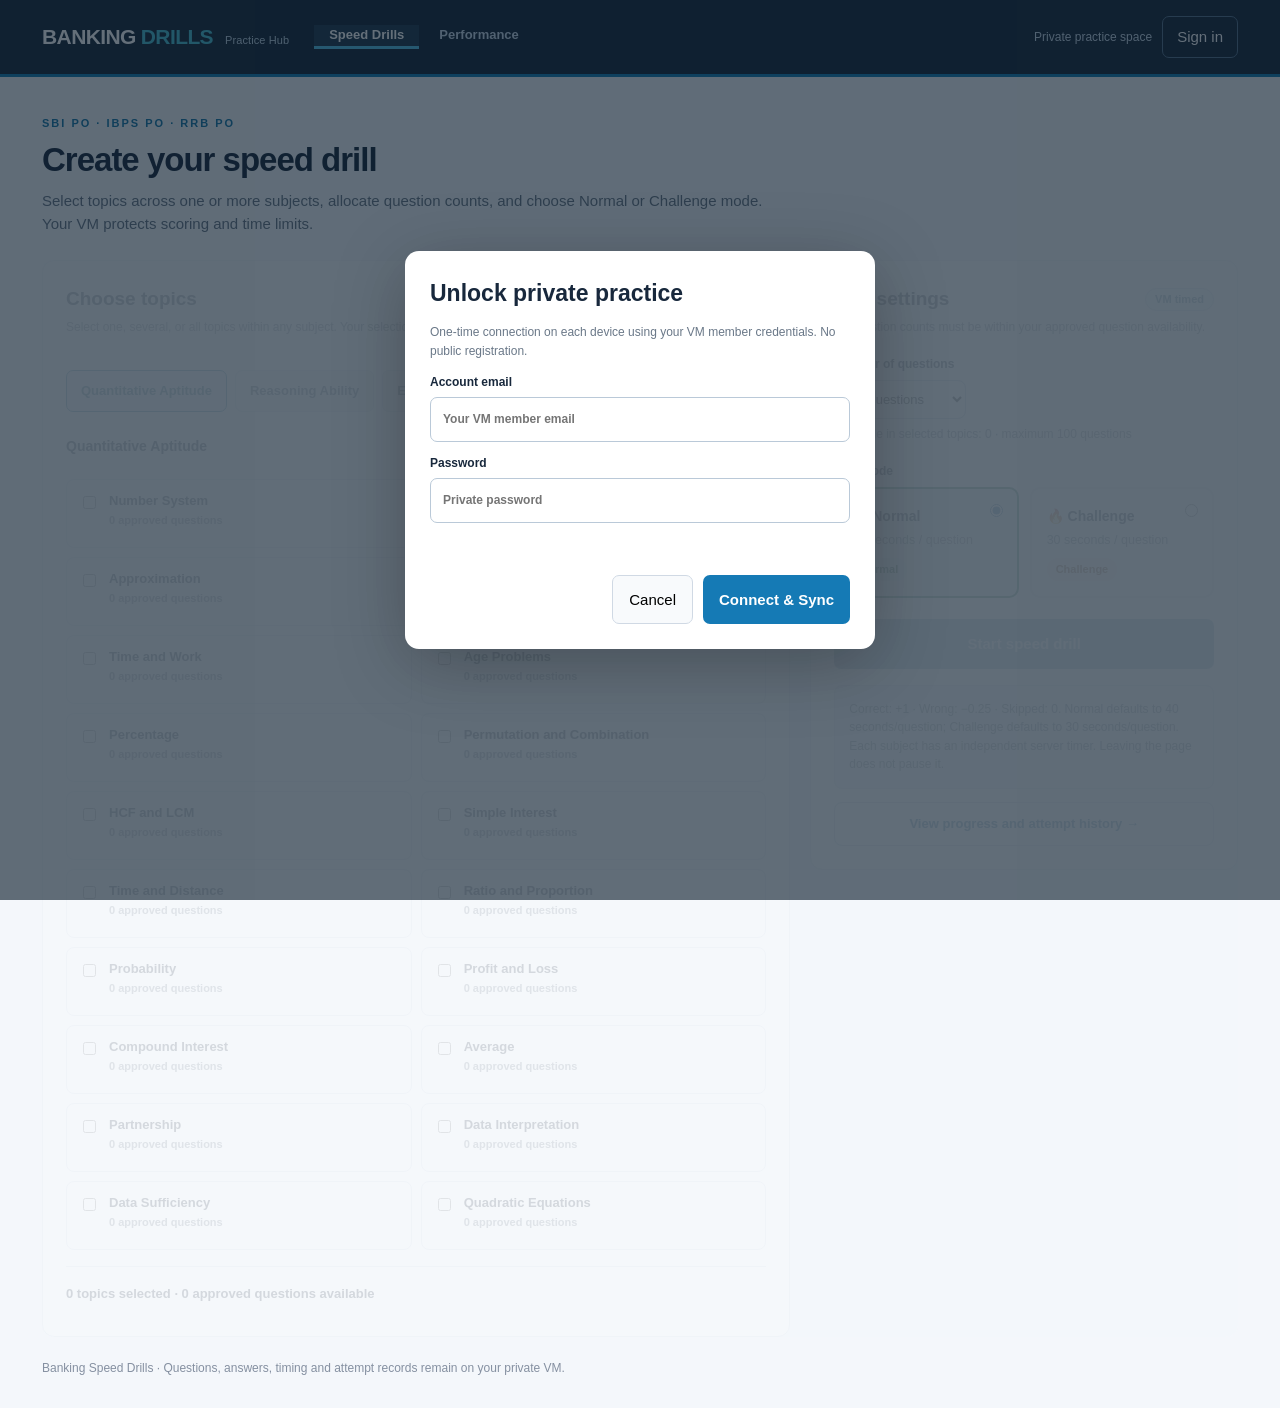
==== commit 8dcb3049: "Adding the update 8" ====
--- a/drill.html
+++ b/drill.html
@@ -40,6 +40,9 @@
     <link rel="stylesheet" href="css/editor.css?v=20261018_125625">
     <link rel="stylesheet" href="css/extras.css?v=20261018_125625">
     <link rel="stylesheet" href="css/mobile-responsive.css?v=7">
+    <link rel="stylesheet" href="css/mobile-fixes-v8.css?v=9">
+    <link rel="stylesheet" href="css/source-reference-v10.css?v=10_1">
+    <link rel="stylesheet" href="css/question-time-v11.css?v=11_1">
 </head>
 <body onselectstart="return false;" class="exam-page">
 
@@ -1554,13 +1557,14 @@
 
     <!-- Live PocketBase drill adapter. Original exam DOM and CSS above this point are unmodified. -->
     <script src="config.js?v=6"></script>
-    <script src="js/drill-api.js?v=6"></script>
+    <script src="js/drill-api.js?v=11"></script>
     <script src="js/sanitiser.js?v=4"></script>
     <script src="js/timer.js?v=4"></script>
     <script src="js/renderer.js?v=4"></script>
     <script src="js/security.js"></script>
-    <script src="js/drill-exam.js?v=7"></script>
-    <script src="js/drill-analyse.js?v=7"></script>
+    <script src="js/drill-exam.js?v=11_4"></script>
+    <script src="js/drill-analyse.js?v=11_1"></script>
     <script src="js/mobile-palette.js?v=7"></script>
+    <script src="js/mobile-ux-v8.js?v=8"></script>
 </body>
 </html>
--- a/css/mobile-fixes-v8.css
+++ b/css/mobile-fixes-v8.css
@@ -0,0 +1,82 @@
+/* v8: targeted phone layout fixes only. Desktop original UI is unchanged. */
+@media (max-width: 767px) {
+  /* The two legacy TCS demo header rows caused the white gap and Physics / PCB strip. */
+  body.exam-page #screen-exam .commanHeaderPatch,
+  body.exam-page #screen-exam .subheader_tab,
+  body.exam-page #screen-exam .groupSectionPlaceholder,
+  body.exam-page #screen-exam .q_tab.question_area {display:none!important;height:0!important;min-height:0!important;margin:0!important;padding:0!important;}
+  body.exam-page #screen-exam .headergrup {height:auto!important;min-height:0!important;}
+  body.exam-page #screen-exam #minwidth {padding-top:0!important;margin-top:0!important;}
+  body.exam-page #screen-exam #candidateConsoleId {margin-top:0!important;padding-top:0!important;}
+  body.exam-page #screen-exam .grup_components {min-height:43px!important;height:43px!important;display:flex!important;align-items:center!important;justify-content:space-between!important;box-sizing:border-box!important;padding:4px 8px!important;gap:8px;}
+  body.exam-page #mobile-subject-label {display:block;min-width:0;max-width:52%;overflow:hidden;text-overflow:ellipsis;white-space:nowrap;color:white;font:700 12px Arial,sans-serif;}
+  body.exam-page.bankdrills-analyse-mode #screen-exam .grup_components {display:none!important;height:0!important;min-height:0!important;padding:0!important;}
+  /* The preexisting Questions drawer now opens from the visible header bar, not an arbitrary fixed coordinate. */
+  body.exam-page #mobile-palette-toggle,
+  body.exam-page.bankdrills-analyse-mode #mobile-palette-toggle {position:static!important;top:auto!important;right:auto!important;flex:0 0 auto;min-height:34px!important;margin:0!important;z-index:1000!important;white-space:nowrap;box-shadow:none;}
+  body.exam-page.bankdrills-analyse-mode #sub-header {gap:5px!important;padding:5px 8px!important;}
+  body.exam-page.bankdrills-analyse-mode #analyse-top-bar {gap:6px!important;min-height:38px!important;justify-content:space-between!important;align-items:center!important;padding:3px 0!important;}
+  body.exam-page.bankdrills-analyse-mode #analyse-top-bar label {font-size:12px!important;white-space:nowrap;}
+  body.exam-page.bankdrills-analyse-mode #btn-back-to-results {min-height:34px!important;padding:6px 8px!important;font-size:12px!important;}
+  body.exam-page.bankdrills-analyse-mode #mobile-palette-toggle {margin-left:auto!important;min-width:93px!important;}
+  /* Scroll the real question content inside its viewport, including long questions and answer review. */
+  body.exam-page #Questn_Area {position:relative!important;touch-action:pan-y!important;}
+  body.exam-page #currentQues,
+  body.exam-page.bankdrills-analyse-mode #currentQues {height:var(--bmt-v8-available-height,calc(100dvh - 225px))!important;min-height:130px!important;overflow:hidden!important;}
+  body.exam-page #currentQues .leftDiv {height:calc(var(--bmt-v8-available-height,500px) - 4px)!important;max-height:calc(var(--bmt-v8-available-height,500px) - 4px)!important;min-height:0!important;overflow-y:auto!important;overflow-x:hidden!important;-webkit-overflow-scrolling:touch!important;touch-action:pan-y!important;overscroll-behavior-y:contain!important;padding-bottom:18px!important;}
+  body.exam-page #currentQues #quesOuterDiv {height:auto!important;max-height:none!important;overflow:visible!important;touch-action:pan-y!important;}
+  body.exam-page #currentQues #quesAnsContent {height:auto!important;max-height:none!important;overflow:visible!important;touch-action:pan-y!important;padding-bottom:18px!important;}
+  body.exam-page #screen-exam .optionLabel {touch-action:pan-y!important;}
+  body.exam-page #screen-exam #mobile-font-tools {top:4px!important;right:5px!important;}
+  body.exam-page #screen-exam #divHeader_id {padding-right:100px!important;}
+  body.exam-page #screen-exam #quesAnsContent .labelForOptText {min-width:0!important;}
+  /* Preserve current phone footer, keep its buttons touch-target sized. */
+  body.exam-page #mobile-palette-backdrop {touch-action:none;}
+  /* Home: settings before topics on phones only. */
+  body:not(.exam-page) .main-grid {display:flex!important;flex-direction:column!important;gap:14px!important;}
+  body:not(.exam-page) .main-grid>.settings-panel {order:0;}
+  body:not(.exam-page) .main-grid>.topics-panel {order:1;}
+}
+@media (min-width: 768px) {
+  #mobile-subject-label {display:none!important;}
+}
+/* This is only activated by the user's A- / A+ controls. Without a click the source font sizes stay intact. */
+@media (max-width:767px) {
+  body.bmt-font-adjusted #quesAnsContent .textHighlighter,
+  body.bmt-font-adjusted #quesAnsContent .opt-text,
+  body.bmt-font-adjusted #quesAnsContent .opt-prefix,
+  body.bmt-font-adjusted #quesAnsContent .labelForOptText {font-size:var(--bmt-q-font,18px)!important;line-height:1.5!important;}
+}
+@media (min-width:768px) {
+  body.exam-page #mobile-font-tools {display:none!important;}
+}
+#mobile-font-tools {position:absolute;top:4px;right:8px;display:flex;align-items:center;gap:3px;z-index:50;background:#fff;border:1px solid #d3e0e9;border-radius:6px;padding:2px;box-shadow:0 1px 3px #0001;}
+#mobile-font-tools button {border:0;background:#eef7fd;color:#17658f;border-radius:4px;font:700 13px Arial,sans-serif;min-width:33px;min-height:28px;padding:4px;cursor:pointer;}
+#mobile-font-tools button:focus-visible {outline:2px solid #147eb3;outline-offset:2px;}
+#mobile-font-tools button:disabled {opacity:.4;cursor:default;}
+#drill-validation-warning {background:#fff1ed;color:#973c21;border:1px solid #e6a89a;border-radius:8px;padding:10px 12px;font-size:13px;font-weight:700;line-height:1.45;margin-top:10px;}
+#drill-validation-warning[hidden] {display:none!important;}
+@media (max-width:767px) {
+  /* Empty legacy #header still reserves a mobile line box in source CSS. */
+  body.exam-page #screen-exam .headergrup #header {display:none!important;height:0!important;}
+  body.exam-page #screen-exam .headergrup {display:flex!important;flex-direction:column!important;align-items:stretch!important;}
+}
+
+/* v10.3: On mobile, flex column children must fill the available viewport.
+   The inherited .main-grid .panel { align-self:start } shrank the Drill settings
+   card to its intrinsic content width on some Android devices. Desktop untouched. */
+@media (max-width: 767px) {
+  body:not(.exam-page) .main-grid > .settings-panel,
+  body:not(.exam-page) .main-grid > .topics-panel {
+    align-self: stretch !important;
+    width: 100% !important;
+    max-width: 100% !important;
+    min-width: 0 !important;
+    box-sizing: border-box !important;
+  }
+  body:not(.exam-page) .main-grid > .settings-panel .mode-options,
+  body:not(.exam-page) .main-grid > .settings-panel .mode-card {
+    min-width: 0;
+    max-width: 100%;
+  }
+}
--- a/css/source-reference-v10.css
+++ b/css/source-reference-v10.css
@@ -0,0 +1,69 @@
+/* Source traceability, without modifying original mock-test sizing or palette. */
+.source-question-reference {
+  font: 11px/1.45 Arial, Helvetica, sans-serif;
+  color: #626a73;
+  overflow-wrap: anywhere;
+  padding: 4px 6px;
+  margin: 3px 5px 7px;
+}
+.solution-content.source-solution-text {
+  white-space: pre-wrap;
+  overflow-wrap: anywhere;
+  font-variant-numeric: tabular-nums;
+}
+
+/* Completed-attempt Analyse only: reveal and copy the immutable PDF-based source ID. */
+body.bankdrills-analyse-mode .analyse-source-id {
+  margin: 5px 8px 8px;
+  font: 12px/1.45 Arial, Helvetica, sans-serif;
+  max-width: calc(100% - 16px);
+}
+body.bankdrills-analyse-mode .analyse-source-id-show,
+body.bankdrills-analyse-mode .analyse-source-id-copy {
+  appearance: none;
+  background: #f4faff;
+  color: #09658c;
+  border: 1px solid #a8cada;
+  border-radius: 4px;
+  font: 600 12px/1.4 Arial, Helvetica, sans-serif;
+  min-height: 32px;
+  padding: 5px 10px;
+  cursor: pointer;
+  touch-action: manipulation;
+}
+body.bankdrills-analyse-mode .analyse-source-id-show:focus-visible,
+body.bankdrills-analyse-mode .analyse-source-id-copy:focus-visible {
+  outline: 2px solid #147eb3;
+  outline-offset: 2px;
+}
+body.bankdrills-analyse-mode .analyse-source-id-copy:disabled {
+  cursor: not-allowed;
+  opacity: .55;
+}
+body.bankdrills-analyse-mode .analyse-source-id-details:not([hidden]) {
+  display: flex;
+  flex-wrap: wrap;
+  gap: 7px 10px;
+  align-items: center;
+  margin-top: 6px;
+  padding: 8px;
+  background: #f8fbfd;
+  border: 1px solid #e0e9ef;
+  border-radius: 4px;
+}
+body.bankdrills-analyse-mode .analyse-source-id-details[hidden] {display: none !important;}
+body.bankdrills-analyse-mode .analyse-source-id-label {font-weight: 600;color: #35475a;}
+body.bankdrills-analyse-mode .analyse-source-id-value {
+  flex: 1 1 240px;
+  min-width: 0;
+  user-select: text;
+  -webkit-user-select: text;
+  overflow-wrap: anywhere;
+  color: #22354a;
+}
+body.bankdrills-analyse-mode .analyse-source-id-feedback {color: #087044;}
+@media (max-width: 600px) {
+  body.bankdrills-analyse-mode .analyse-source-id {margin: 5px 6px 8px;font-size: 12px;}
+  body.bankdrills-analyse-mode .analyse-source-id-details:not([hidden]) {align-items: flex-start;}
+  body.bankdrills-analyse-mode .analyse-source-id-value {flex-basis: 100%;}
+}
--- a/css/question-time-v11.css
+++ b/css/question-time-v11.css
@@ -0,0 +1,29 @@
+/* User-requested per-question timer only. Original question layout stays intact. */
+body.exam-page #divHeader_id .drill-question-time {
+  float: right;
+  font: 400 12px/30px Arial, Helvetica, sans-serif;
+  color: #667085;
+  margin-right: 9px;
+  white-space: nowrap;
+  font-variant-numeric: tabular-nums;
+}
+body.exam-page.bankdrills-analyse-mode #divHeader_id #q-timer {
+  float: right !important;
+  font: 400 12px/30px Arial, Helvetica, sans-serif !important;
+  color: #667085 !important;
+  margin-right: 9px !important;
+  white-space: nowrap;
+  font-variant-numeric: tabular-nums;
+}
+@media (max-width:767px){
+  body.exam-page #divHeader_id .drill-question-time {
+    margin-right: 0;
+    font-size: 11px;
+    line-height: 29px;
+  }
+  body.exam-page.bankdrills-analyse-mode #divHeader_id #q-timer {
+    font-size: 11px !important;
+    line-height: 29px !important;
+    margin-right: 3px !important;
+  }
+}
